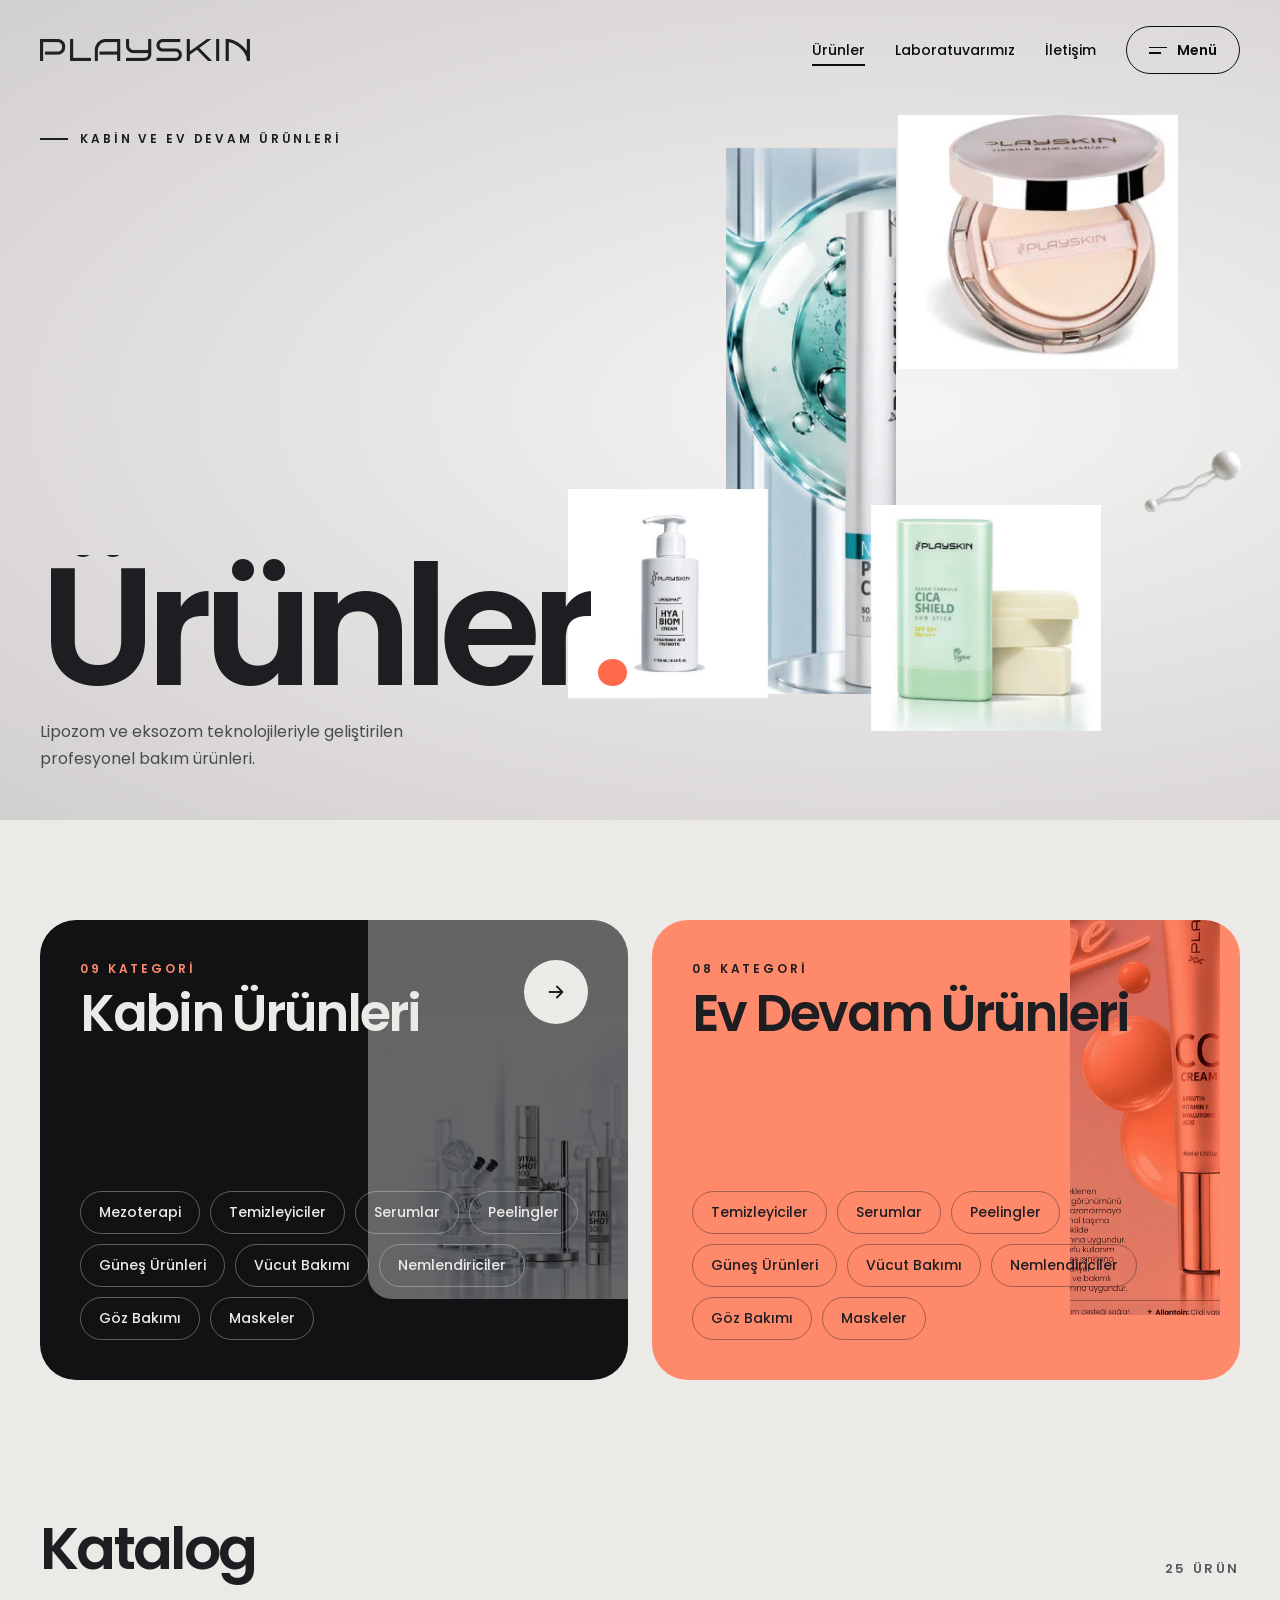
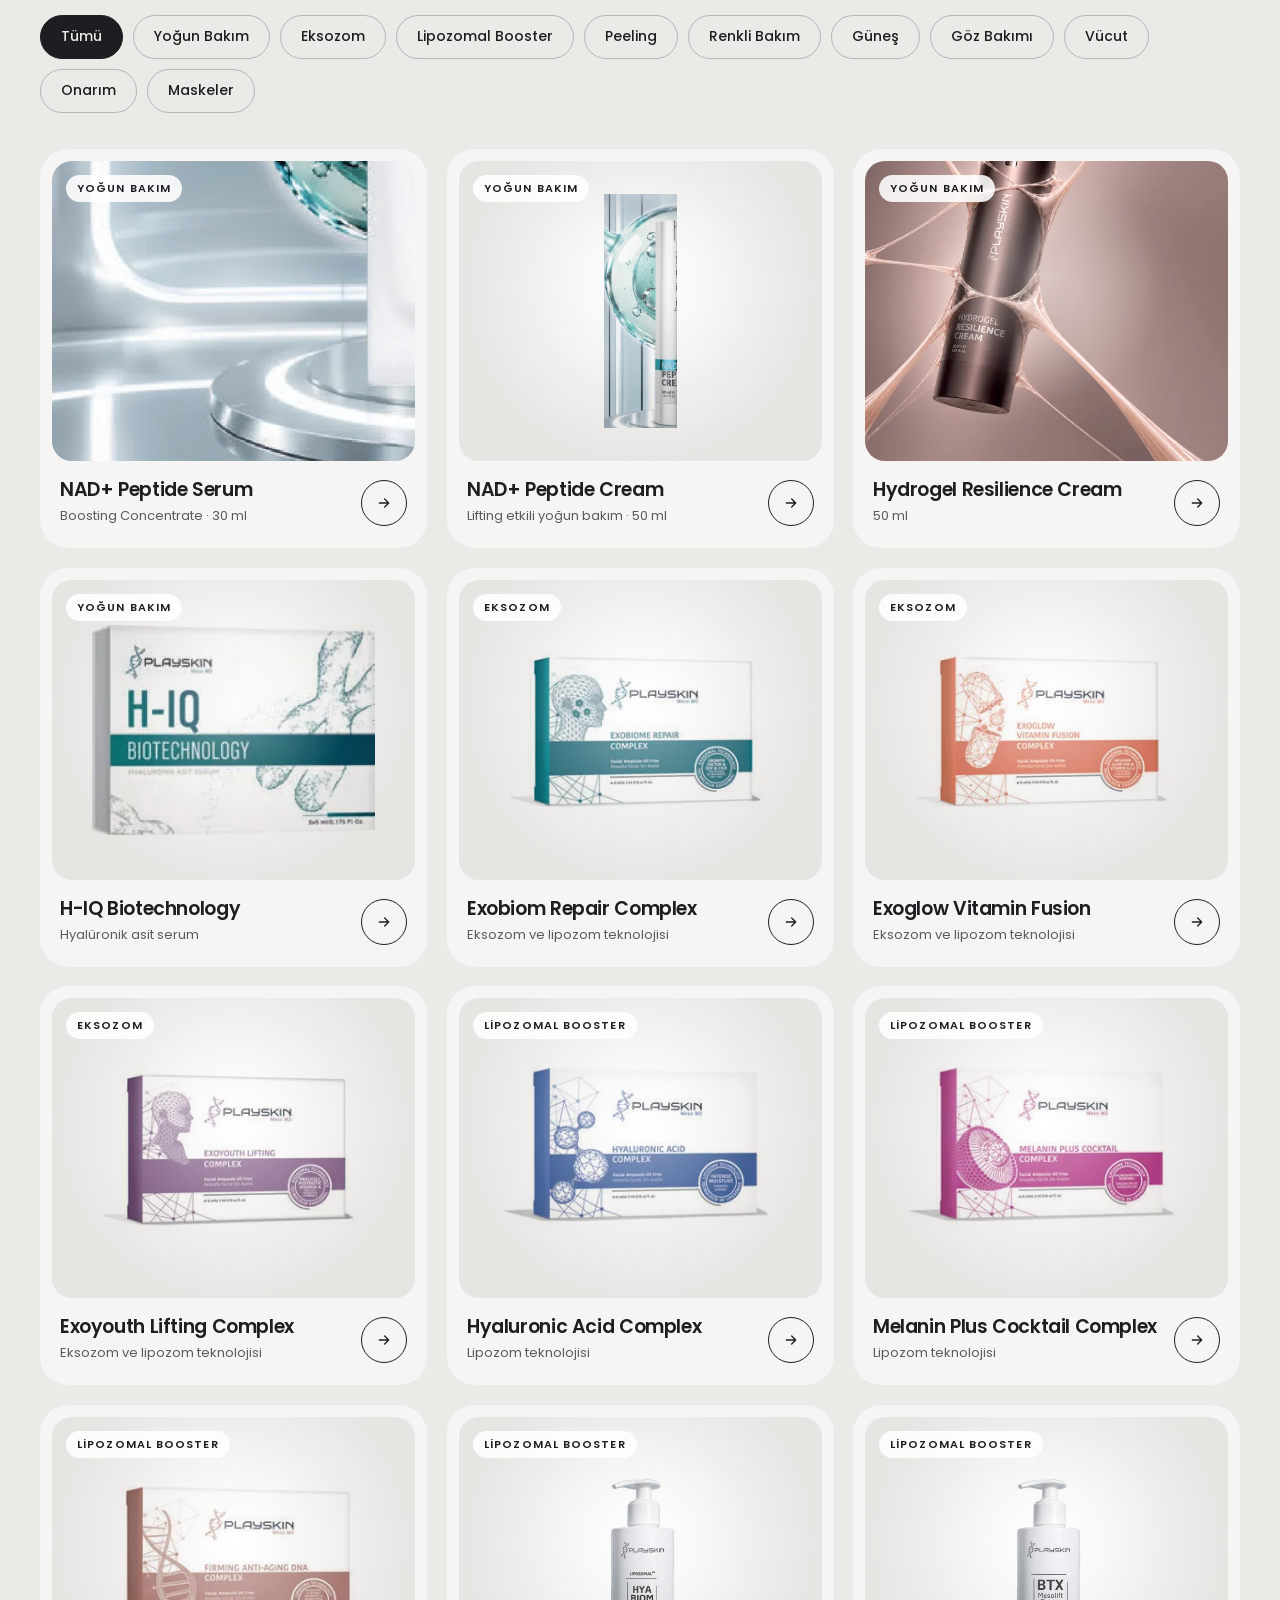
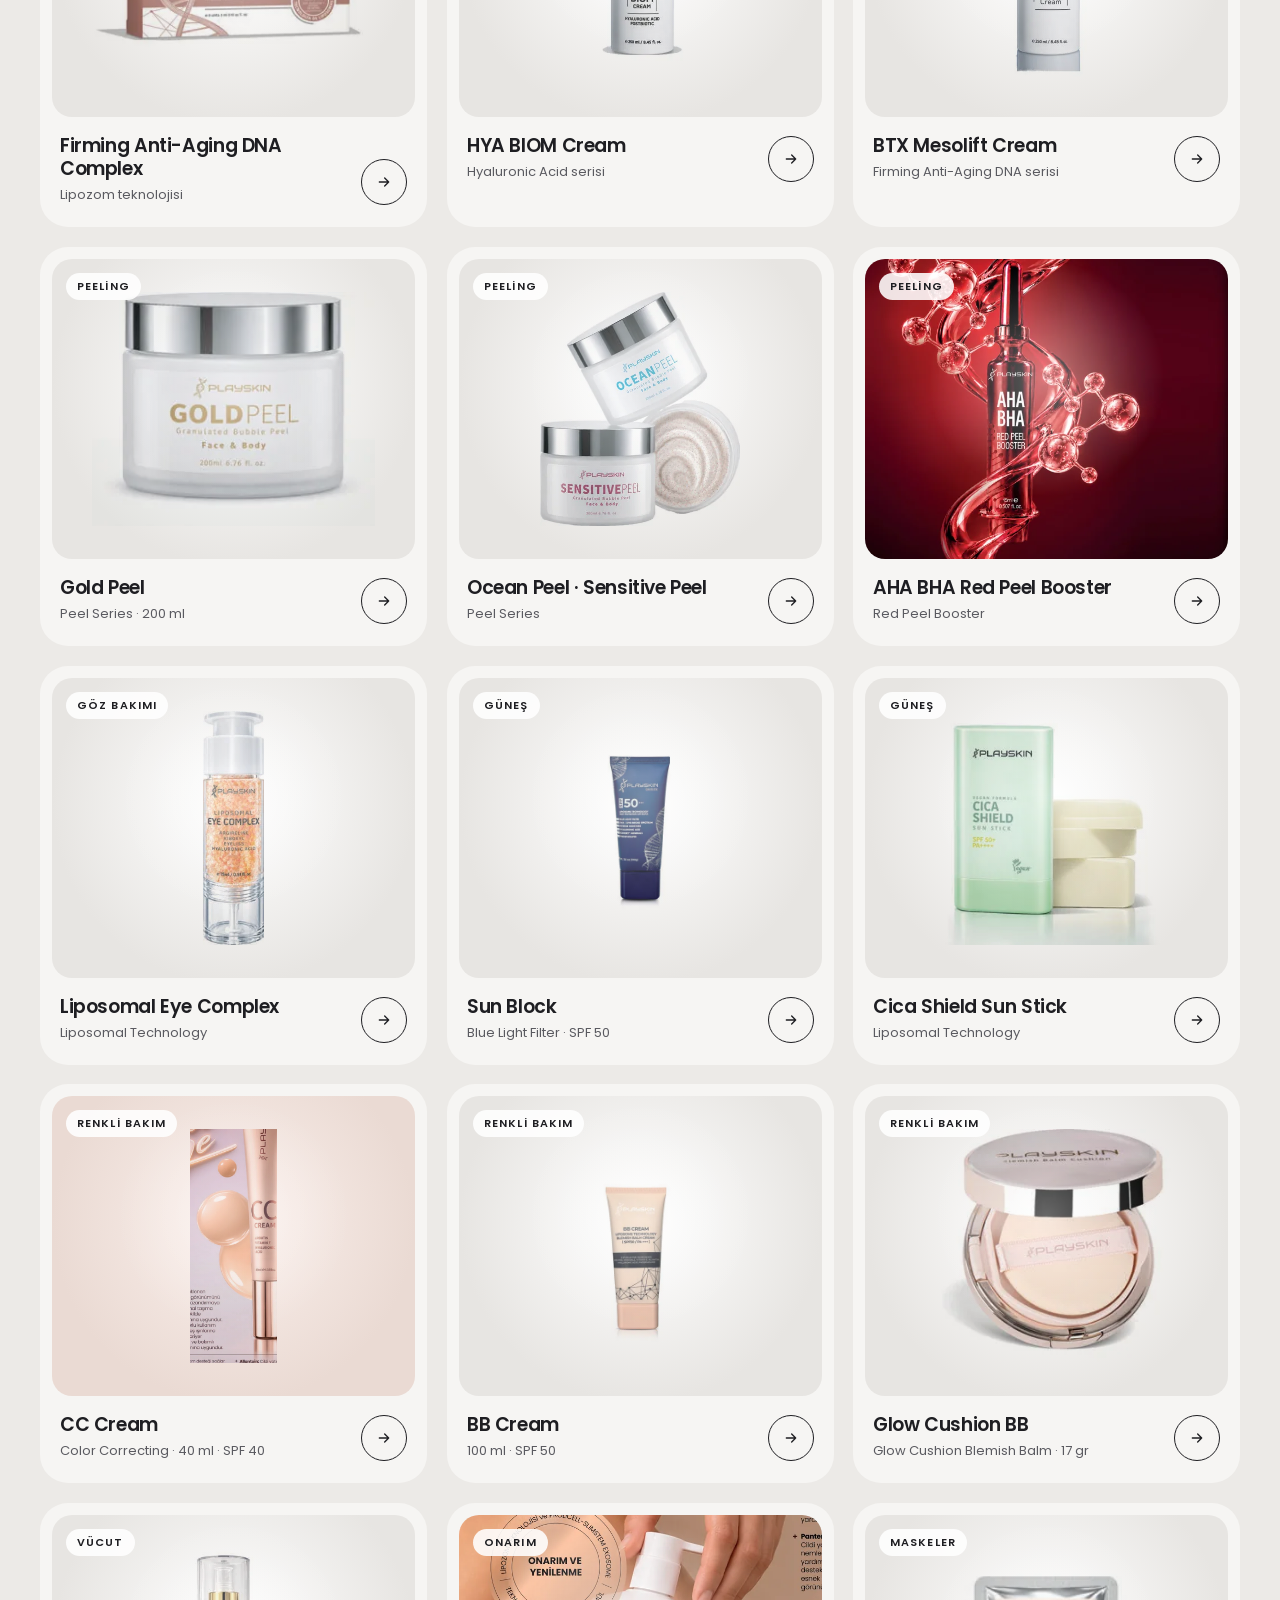
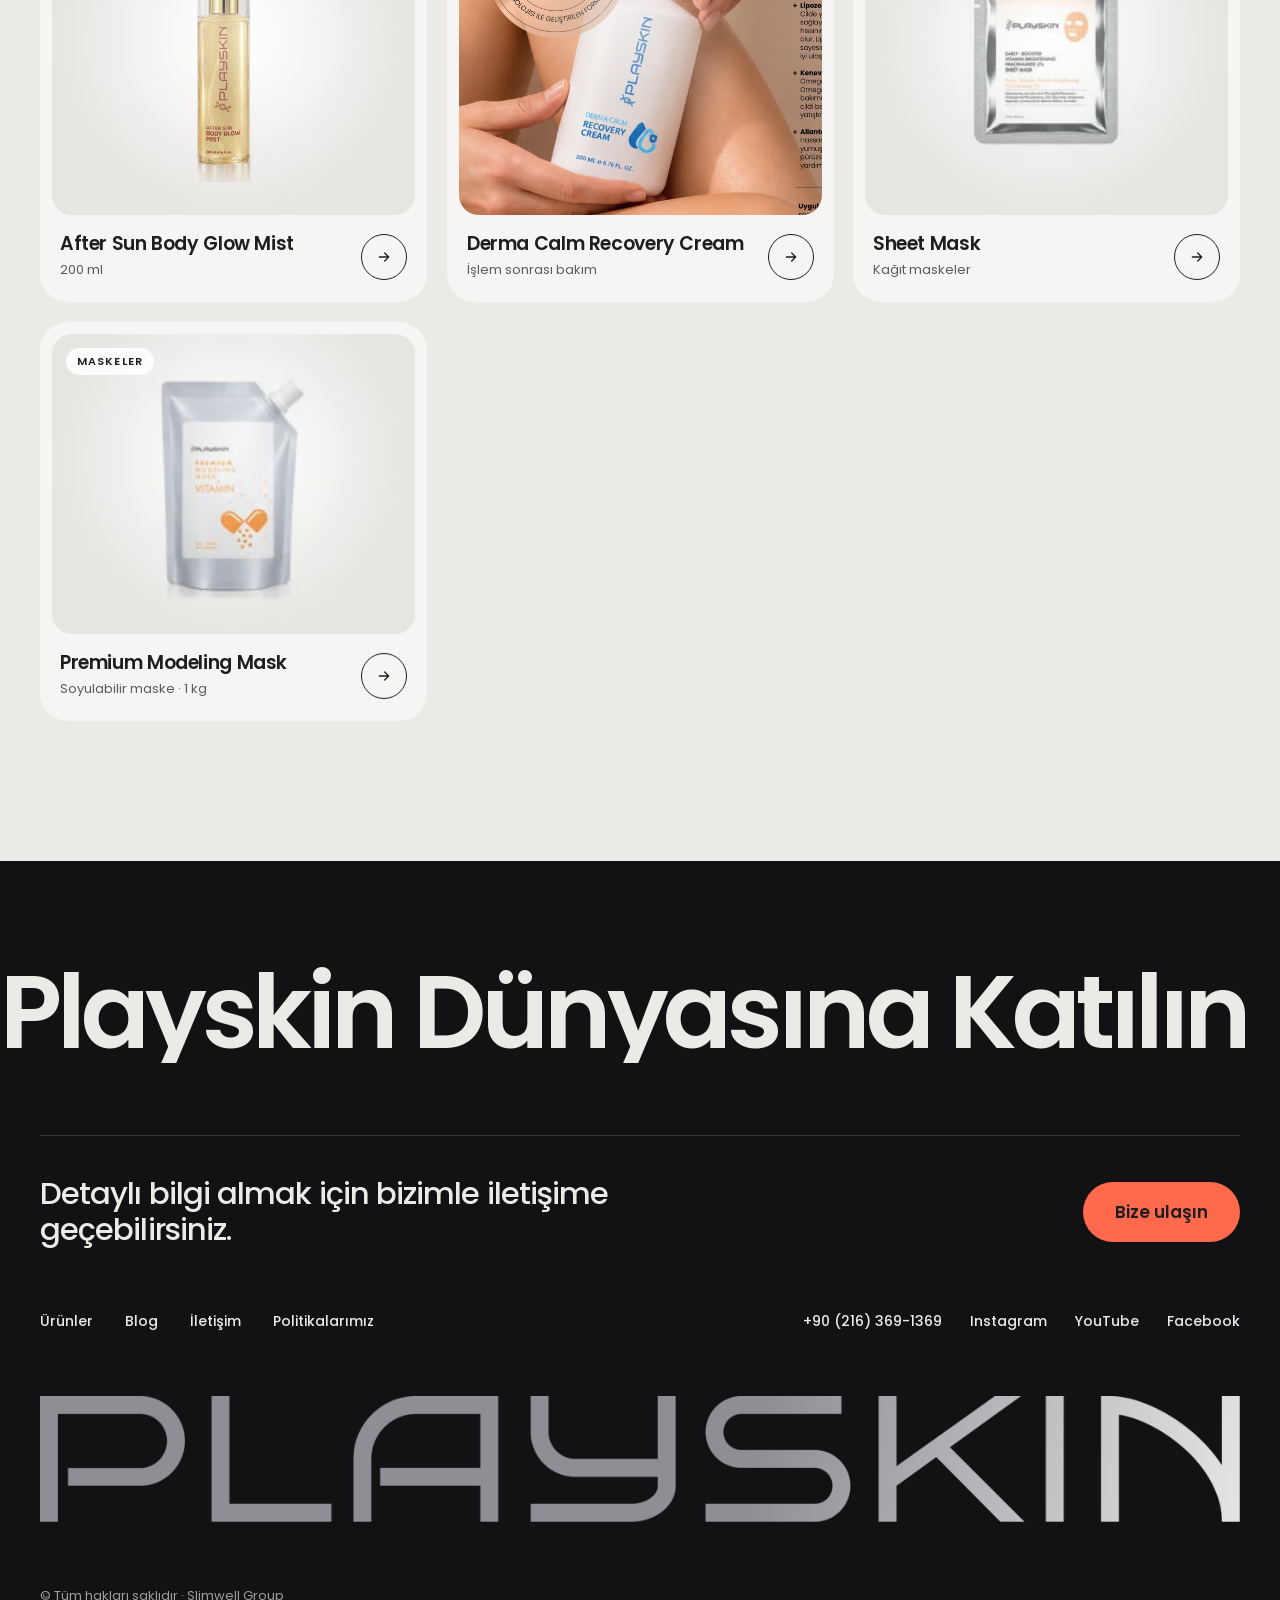
==== urunler.html @ 0e4c30e6 "Playskin web sitesi: 7 sayfalık statik site Ana sayfa, Hakkımızda, Ürünler, Ürün detay, Laboratuvar," ====
<!doctype html>
<html lang="tr">
<head>
<meta charset="utf-8">
<meta name="viewport" content="width=device-width, initial-scale=1">
<title>Ürünler · Playskin</title>
<meta name="description" content="PLAYSKIN: lipozom ve eksozom teknolojileriyle geliştirilen profesyonel dermokozmetik bakım. Slimwell Group.">
<meta property="og:title" content="Ürünler · Playskin">
<meta property="og:description" content="PLAYSKIN: lipozom ve eksozom teknolojileriyle geliştirilen profesyonel dermokozmetik bakım. Slimwell Group.">
<meta property="og:image" content="assets/cover-clean.webp">
<link rel="icon" type="image/png" href="assets/favicon.png">
<link rel="preconnect" href="https://fonts.googleapis.com">
<link rel="preconnect" href="https://fonts.gstatic.com" crossorigin>
<link rel="stylesheet" href="https://fonts.googleapis.com/css2?family=Poppins:ital,wght@0,300;0,400;0,500;0,600;0,700;1,300&amp;display=swap">
<style>
[hidden]{display:none !important}
body{margin:0;background:#ECEAE7;color:#1E1E22;font-family:'Poppins',system-ui,-apple-system,'Segoe UI',sans-serif;-webkit-font-smoothing:antialiased}
a{color:inherit}a:hover{color:inherit}
a:focus-visible,button:focus-visible{outline:3px solid #FF6A4D;outline-offset:4px}
.mask{display:inline-block;overflow:hidden;vertical-align:top;padding:0 .02em .1em 0;margin-bottom:-.1em}
.ch{display:inline-block;transform:translateY(115%);animation:ch-up 1.15s cubic-bezier(.16,1,.3,1) forwards}
@keyframes ch-up{from{transform:translateY(115%) rotate(8deg)}to{transform:none}}
.fade-up{opacity:0;transform:translateY(24px);animation:fade-up 1s cubic-bezier(.2,.8,.2,1) forwards}
@keyframes fade-up{to{opacity:1;transform:none}}
.gi{opacity:0;transform:translateY(40px) scale(.97);animation:fade-up .9s cubic-bezier(.2,.8,.2,1) forwards}
.hdr{position:fixed;top:0;left:0;right:0;z-index:50;mix-blend-mode:difference;color:#ECEAE7;pointer-events:none}
.hdr a,.hdr button{pointer-events:auto}
.hl{position:relative;text-decoration:none}
.hl::after{content:"";position:absolute;left:0;right:0;bottom:-5px;height:1.5px;background:currentColor;transform:scaleX(0);transform-origin:100% 50%;transition:transform .45s cubic-bezier(.76,0,.24,1)}
.hl:hover::after,.hl[aria-current="page"]::after{transform:scaleX(1);transform-origin:0 50%}
.ps2-mag{transform:translate(calc(var(--mx,0)*1px),calc(var(--my,0)*1px));transition:transform .55s cubic-bezier(.2,.8,.2,1)}
.ps2-cur{position:fixed;left:0;top:0;width:46px;height:46px;margin:-23px 0 0 -23px;border:1.5px solid #ECEAE7;border-radius:50%;mix-blend-mode:difference;pointer-events:none;z-index:95;will-change:transform}
.ps2-dot{position:fixed;left:0;top:0;width:6px;height:6px;margin:-3px 0 0 -3px;border-radius:50%;background:#ECEAE7;mix-blend-mode:difference;pointer-events:none;z-index:96;will-change:transform}
@media (pointer:coarse){.ps2-cur,.ps2-dot{display:none}}
@media (max-width:760px){.hdr nav .hl{display:none}.hdr>div{padding:18px 20px !important}}
@media (max-width:760px){.hero-fl{transform:scale(.62);transform-origin:100% 40%;opacity:.42}}
.mq-r{animation:mq-r 36s linear infinite}
@keyframes mq-r{from{transform:translateX(-50%)}to{transform:translateX(0)}}
.fl{animation:fl 7s ease-in-out infinite}
@keyframes fl{0%,100%{transform:translateY(0) rotate(0deg)}50%{transform:translateY(-18px) rotate(-3deg)}}
.ps2-tilt{transform:perspective(1000px) rotateX(calc(var(--rx,0)*1deg)) rotateY(calc(var(--ry,0)*1deg));transition:transform .7s cubic-bezier(.2,.8,.2,1)}
.ps2-tilt .shine{background:radial-gradient(circle at calc(var(--sx,50)*1%) calc(var(--sy,40)*1%),rgba(255,255,255,.4),rgba(255,255,255,0) 46%)}
.ps2-tilt .pimg{transition:transform 1s cubic-bezier(.2,.8,.2,1)}
.ps2-tilt:hover .pimg{transform:scale(1.07) translateY(-6px)}
.ps2-tilt .parr{transition:transform .45s cubic-bezier(.2,.8,.2,1),background .35s,color .35s}
.ps2-tilt:hover .parr{transform:rotate(-45deg);background:#1E1E22;color:#ECEAE7}
.chip{transition:background .3s,color .3s,border-color .3s}
.chip:hover{border-color:#1E1E22 !important}
.line .lchip{transition:background .3s,color .3s}
.line .lchip:hover{background:#ECEAE7 !important;color:#1E1E22 !important}
.line .larr{transition:transform .5s cubic-bezier(.2,.8,.2,1)}
.line:hover .larr{transform:rotate(-45deg) scale(1.1)}
.btn{transition:background .35s,color .35s}
.btn:hover{background:#FF6A4D !important;color:#1E1E22 !important}
.logo-sheen{-webkit-mask-image:url(assets/logo-light.png);mask-image:url(assets/logo-light.png);-webkit-mask-size:contain;mask-size:contain;-webkit-mask-repeat:no-repeat;mask-repeat:no-repeat;-webkit-mask-position:center;mask-position:center;background:linear-gradient(100deg,#8E8E94 20%,#FFFFFF 38%,#B9A6FF 48%,#FF8A6B 56%,#FFFFFF 64%,#8E8E94 80%);background-size:300% 100%;animation:sheen 7s linear infinite}
@keyframes sheen{from{background-position:100% 0}to{background-position:-200% 0}}
.menu{animation:menu-in 1s cubic-bezier(.76,0,.24,1) both}
@keyframes menu-in{from{clip-path:circle(0% at calc(100% - 80px) 46px)}to{clip-path:circle(160% at calc(100% - 80px) 46px)}}
.mi{display:inline-block;transform:translateY(115%);animation:ch-up 1s cubic-bezier(.16,1,.3,1) forwards}
@supports (animation-timeline: view()){.rv{animation:rv linear both;animation-timeline:view();animation-range:entry 0% cover 30%}}
@keyframes rv{from{opacity:0;transform:translateY(70px)}to{opacity:1;transform:none}}
@media (prefers-reduced-motion: reduce){*,*::before,*::after{animation-duration:.01ms !important;animation-iteration-count:1 !important;transition:none !important}.ch,.mi{transform:none}.fade-up,.gi{opacity:1;transform:none}}
</style>
<script src="assets/site.js" defer></script>
</head>
<body>
<div style="background: #ECEAE7; color: #1E1E22; overflow-x: clip">

<div class="ps2-cur" aria-hidden="true" style="transform: translate3d(-100px,-100px,0)"></div>
<div class="ps2-dot" aria-hidden="true" style="transform: translate3d(-100px,-100px,0)"></div>

<header class="hdr">
<div style="max-width: 1440px; margin: 0 auto; padding: 26px 40px; box-sizing: border-box; display: flex; align-items: center; justify-content: space-between; gap: 24px">
<a href="index.html" aria-label="Playskin ana sayfa" style="display: block; line-height: 0"><img src="assets/logo-light.png" alt="Playskin" style="height: 22px; width: auto"></a>
<nav aria-label="Hızlı menü" style="display: flex; align-items: center; gap: 30px; font-size: 14px; font-weight: 500">
<a class="hl" href="urunler.html" aria-current="page">Ürünler</a>
<a class="hl" href="laboratuvar.html">Laboratuvarımız</a>
<a class="hl" href="iletisim.html">İletişim</a>
<button type="button" data-act="menu-toggle" aria-expanded="false" class="ps2-mag" style="display: inline-flex; align-items: center; gap: 10px; min-height: 48px; padding: 0 22px; border-radius: 999px; border: 1.5px solid currentColor; background: transparent; color: inherit; font: inherit; font-weight: 600; cursor: pointer"><span style="display: flex; flex-direction: column; gap: 4px"><span style="display: block; width: 18px; height: 1.5px; background: currentColor"></span><span style="display: block; width: 12px; height: 1.5px; background: currentColor"></span></span>Menü</button>
</nav>
</div>
</header>

<div data-menu hidden>
<div class="menu" role="dialog" aria-modal="true" aria-label="Menü" style="position: fixed; inset: 0; z-index: 80; background: #121214; color: #ECEAE7; overflow: auto">
<img aria-hidden="true" class="fl" src="assets/molecule-silver.webp" alt="" style="position: absolute; right: 6%; top: 22%; width: min(420px, 40vw); height: auto; opacity: .55; animation-duration: 9s">
<div style="position: relative; max-width: 1440px; min-height: 100%; margin: 0 auto; padding: 26px 40px 40px; box-sizing: border-box; display: flex; flex-direction: column; gap: 48px">
<div style="display: flex; justify-content: space-between; align-items: center">
<img src="assets/logo-light.png" alt="Playskin" style="height: 22px; width: auto">
<button type="button" data-act="menu-close" class="ps2-mag" style="display: inline-flex; align-items: center; gap: 10px; min-height: 48px; padding: 0 22px; border-radius: 999px; border: 1.5px solid #ECEAE7; background: transparent; color: #ECEAE7; font: inherit; font-weight: 600; cursor: pointer"><svg aria-hidden="true" width="16" height="16" viewBox="0 0 24 24" fill="none" stroke="currentColor" stroke-width="2.2" stroke-linecap="round"><path d="M5 5l14 14M19 5L5 19"></path></svg>Kapat</button>
</div>
<nav aria-label="Ana menü" style="display: flex; flex-direction: column; gap: 2px; font-weight: 500; font-size: clamp(2.4rem, 5.6vw, 5.2rem); line-height: 1.08; letter-spacing: -0.035em">
<a href="index.html" style="display: flex; align-items: baseline; gap: 20px; text-decoration: none"><span style="font-size: 13px; font-weight: 600; letter-spacing: 0; color: #FF8A6B">01</span><span class="mask"><span class="mi" style="animation-delay: .25s">Ana Sayfa</span></span></a>
<a href="hakkimizda.html" style="display: flex; align-items: baseline; gap: 20px; text-decoration: none"><span style="font-size: 13px; font-weight: 600; letter-spacing: 0; color: #FF8A6B">02</span><span class="mask"><span class="mi" style="animation-delay: .32s">Hakkımızda</span></span></a>
<a href="urunler.html" data-act="menu-close" style="display: flex; align-items: baseline; gap: 20px; text-decoration: none"><span style="font-size: 13px; font-weight: 600; letter-spacing: 0; color: #FF8A6B">03</span><span class="mask"><span class="mi" style="animation-delay: .39s">Ürünler</span></span></a>
<a href="laboratuvar.html" style="display: flex; align-items: baseline; gap: 20px; text-decoration: none"><span style="font-size: 13px; font-weight: 600; letter-spacing: 0; color: #FF8A6B">04</span><span class="mask"><span class="mi" style="animation-delay: .46s">Laboratuvarımız</span></span></a>
<a href="blog.html" style="display: flex; align-items: baseline; gap: 20px; text-decoration: none"><span style="font-size: 13px; font-weight: 600; letter-spacing: 0; color: #FF8A6B">05</span><span class="mask"><span class="mi" style="animation-delay: .53s">Blog</span></span></a>
<a href="iletisim.html" style="display: flex; align-items: baseline; gap: 20px; text-decoration: none"><span style="font-size: 13px; font-weight: 600; letter-spacing: 0; color: #FF8A6B">06</span><span class="mask"><span class="mi" style="animation-delay: .6s">İletişim</span></span></a>
</nav>
<div style="margin-top: auto; display: flex; flex-wrap: wrap; justify-content: space-between; gap: 16px 40px; font-size: 14px; font-weight: 500; color: rgba(236,234,231,.8)">
<a class="hl" href="tel:+902163691369">+90 (216) 369-1369</a>
<a class="hl" href="mailto:info@playskin.com.tr">info@playskin.com.tr</a>
<div style="display: flex; gap: 28px"><a class="hl" href="#">Instagram</a><a class="hl" href="#">YouTube</a><a class="hl" href="#">Facebook</a></div>
</div>
</div>
</div>
</div>

<main>

<section data-par="" aria-label="Ürünler" style="position: relative; height: max(620px, min(820px, 100vh)); overflow: hidden; background: radial-gradient(ellipse at 70% 50%, #F6F5F4 0%, #E2E0DE 55%, #D2CFCF 100%)">
<div aria-hidden="true" class="hero-fl" style="position: absolute; inset: 0">
<div style="position: absolute; right: 30%; top: 18%; width: 170px; transform: translate(calc(var(--cx, 0) * -30px), calc(var(--cy, 0) * -20px)); transition: transform .9s cubic-bezier(.2,.8,.2,1)"><img class="fade-up" src="assets/nad-cream.webp" alt="" style="width: 100%; height: auto; mix-blend-mode: multiply; animation-delay: .3s"></div>
<div style="position: absolute; right: 8%; top: 14%; width: 280px; transform: translate(calc(var(--cx, 0) * -14px), calc(var(--cy, 0) * -10px)); transition: transform .9s cubic-bezier(.2,.8,.2,1)"><img class="fade-up" src="assets/glow-cushion.webp" alt="" style="width: 100%; height: auto; animation-delay: .45s"></div>
<div style="position: absolute; right: 14%; bottom: 10%; width: 230px; transform: translate(calc(var(--cx, 0) * -40px), calc(var(--cy, 0) * -26px)); transition: transform .9s cubic-bezier(.2,.8,.2,1)"><img class="fade-up" src="assets/cica-shield.webp" alt="" style="width: 100%; height: auto; mix-blend-mode: multiply; animation-delay: .6s"></div>
<div style="position: absolute; right: 40%; bottom: 14%; width: 200px; transform: translate(calc(var(--cx, 0) * -22px), calc(var(--cy, 0) * -16px)); transition: transform .9s cubic-bezier(.2,.8,.2,1)"><img class="fade-up" src="assets/hya-biom.webp" alt="" style="width: 100%; height: auto; mix-blend-mode: multiply; animation-delay: .75s"></div>
<img class="fl" src="assets/molecule-silver.webp" alt="" style="position: absolute; right: 2%; bottom: 36%; width: 120px; height: auto; animation-duration: 9s">
</div>
<div style="position: relative; height: 100%; max-width: 1440px; margin: 0 auto; padding: 130px 40px 48px; box-sizing: border-box; display: flex; flex-direction: column; justify-content: space-between; pointer-events: none">
<p class="fade-up" style="margin: 0; display: inline-flex; align-items: center; gap: 12px; font-size: 12px; font-weight: 600; letter-spacing: .24em; animation-delay: .1s"><span aria-hidden="true" style="width: 28px; height: 1.5px; background: currentColor"></span>KABİN VE EV DEVAM ÜRÜNLERİ</p>
<div style="display: flex; flex-direction: column; gap: 20px">
<h1 style="margin: 0; font-weight: 600; font-size: clamp(4rem, 13vw, 13rem); line-height: .86; letter-spacing: -0.06em"><span class="mask"><span class="ch" style="animation-delay: .2s">Ürünler</span></span><span class="mask"><span class="ch" style="animation-delay: .32s; color: #FF6A4D">.</span></span></h1>
<p class="fade-up" style="margin: 0; max-width: 460px; font-size: 16px; line-height: 1.7; color: #4A4A50; animation-delay: .6s">Lipozom ve eksozom teknolojileriyle geliştirilen profesyonel bakım ürünleri.</p>
</div>
</div>
</section>

<section aria-label="Ürün hatları" style="padding: 100px 40px 40px">
<div style="max-width: 1440px; margin: 0 auto; display: grid; grid-template-columns: repeat(auto-fit, minmax(min(520px, 100%), 1fr)); gap: 24px">
<div class="line rv" style="position: relative; overflow: hidden; min-height: 460px; box-sizing: border-box; padding: 40px; border-radius: 36px; background: #121214; color: #ECEAE7; display: flex; flex-direction: column; justify-content: space-between; gap: 32px">
<img aria-hidden="true" class="fl" src="assets/lab-render.webp" alt="" style="position: absolute; right: -40px; top: -30px; width: 300px; height: auto; opacity: .35; border-radius: 24px; animation-duration: 10s">
<div style="position: relative; display: flex; justify-content: space-between; align-items: flex-start; gap: 20px">
<div style="display: flex; flex-direction: column; gap: 10px"><span style="font-size: 12px; font-weight: 600; letter-spacing: .24em; color: #FF8A6B">09 KATEGORİ</span><h2 style="margin: 0; font-weight: 600; font-size: clamp(2.4rem, 4vw, 4rem); line-height: 1; letter-spacing: -0.045em">Kabin Ürünleri</h2></div>
<span aria-hidden="true" class="larr" style="flex: none; display: flex; align-items: center; justify-content: center; width: 64px; height: 64px; border-radius: 50%; background: #ECEAE7; color: #1E1E22"><svg width="22" height="22" viewBox="0 0 24 24" fill="none" stroke="currentColor" stroke-width="2" stroke-linecap="round" stroke-linejoin="round"><path d="M5 12h14M13 6l6 6-6 6"></path></svg></span>
</div>
<div style="position: relative; display: flex; flex-wrap: wrap; gap: 10px">
<a class="lchip" href="#katalog" style="padding: 10px 18px; border-radius: 999px; border: 1px solid rgba(236,234,231,.35); text-decoration: none; font-size: 14px; font-weight: 500">Mezoterapi</a>
<a class="lchip" href="#katalog" style="padding: 10px 18px; border-radius: 999px; border: 1px solid rgba(236,234,231,.35); text-decoration: none; font-size: 14px; font-weight: 500">Temizleyiciler</a>
<a class="lchip" href="#katalog" style="padding: 10px 18px; border-radius: 999px; border: 1px solid rgba(236,234,231,.35); text-decoration: none; font-size: 14px; font-weight: 500">Serumlar</a>
<a class="lchip" href="#katalog" style="padding: 10px 18px; border-radius: 999px; border: 1px solid rgba(236,234,231,.35); text-decoration: none; font-size: 14px; font-weight: 500">Peelingler</a>
<a class="lchip" href="#katalog" style="padding: 10px 18px; border-radius: 999px; border: 1px solid rgba(236,234,231,.35); text-decoration: none; font-size: 14px; font-weight: 500">Güneş Ürünleri</a>
<a class="lchip" href="#katalog" style="padding: 10px 18px; border-radius: 999px; border: 1px solid rgba(236,234,231,.35); text-decoration: none; font-size: 14px; font-weight: 500">Vücut Bakımı</a>
<a class="lchip" href="#katalog" style="padding: 10px 18px; border-radius: 999px; border: 1px solid rgba(236,234,231,.35); text-decoration: none; font-size: 14px; font-weight: 500">Nemlendiriciler</a>
<a class="lchip" href="#katalog" style="padding: 10px 18px; border-radius: 999px; border: 1px solid rgba(236,234,231,.35); text-decoration: none; font-size: 14px; font-weight: 500">Göz Bakımı</a>
<a class="lchip" href="#katalog" style="padding: 10px 18px; border-radius: 999px; border: 1px solid rgba(236,234,231,.35); text-decoration: none; font-size: 14px; font-weight: 500">Maskeler</a>
</div>
</div>
<div class="line rv" style="position: relative; overflow: hidden; min-height: 460px; box-sizing: border-box; padding: 40px; border-radius: 36px; background: #FF8A6B; color: #1E1E22; display: flex; flex-direction: column; justify-content: space-between; gap: 32px">
<img aria-hidden="true" class="fl" src="assets/cc-cream.webp" alt="" style="position: absolute; right: 20px; top: -10px; width: 150px; height: auto; mix-blend-mode: multiply; animation-duration: 8s">
<div style="position: relative; display: flex; justify-content: space-between; align-items: flex-start; gap: 20px">
<div style="display: flex; flex-direction: column; gap: 10px"><span style="font-size: 12px; font-weight: 600; letter-spacing: .24em">08 KATEGORİ</span><h2 style="margin: 0; font-weight: 600; font-size: clamp(2.4rem, 4vw, 4rem); line-height: 1; letter-spacing: -0.045em">Ev Devam Ürünleri</h2></div>
</div>
<div style="position: relative; display: flex; flex-wrap: wrap; gap: 10px">
<a class="lchip" href="#katalog" style="padding: 10px 18px; border-radius: 999px; border: 1px solid rgba(30,30,34,.4); text-decoration: none; font-size: 14px; font-weight: 500">Temizleyiciler</a>
<a class="lchip" href="#katalog" style="padding: 10px 18px; border-radius: 999px; border: 1px solid rgba(30,30,34,.4); text-decoration: none; font-size: 14px; font-weight: 500">Serumlar</a>
<a class="lchip" href="#katalog" style="padding: 10px 18px; border-radius: 999px; border: 1px solid rgba(30,30,34,.4); text-decoration: none; font-size: 14px; font-weight: 500">Peelingler</a>
<a class="lchip" href="#katalog" style="padding: 10px 18px; border-radius: 999px; border: 1px solid rgba(30,30,34,.4); text-decoration: none; font-size: 14px; font-weight: 500">Güneş Ürünleri</a>
<a class="lchip" href="#katalog" style="padding: 10px 18px; border-radius: 999px; border: 1px solid rgba(30,30,34,.4); text-decoration: none; font-size: 14px; font-weight: 500">Vücut Bakımı</a>
<a class="lchip" href="#katalog" style="padding: 10px 18px; border-radius: 999px; border: 1px solid rgba(30,30,34,.4); text-decoration: none; font-size: 14px; font-weight: 500">Nemlendiriciler</a>
<a class="lchip" href="#katalog" style="padding: 10px 18px; border-radius: 999px; border: 1px solid rgba(30,30,34,.4); text-decoration: none; font-size: 14px; font-weight: 500">Göz Bakımı</a>
<a class="lchip" href="#katalog" style="padding: 10px 18px; border-radius: 999px; border: 1px solid rgba(30,30,34,.4); text-decoration: none; font-size: 14px; font-weight: 500">Maskeler</a>
</div>
</div>
</div>
</section>

<section id="katalog" aria-labelledby="katalog-baslik" style="padding: 100px 40px 140px">
<div style="max-width: 1440px; margin: 0 auto; display: flex; flex-direction: column; gap: 36px">
<div class="rv" style="display: flex; flex-wrap: wrap; justify-content: space-between; align-items: flex-end; gap: 20px">
<h2 id="katalog-baslik" style="margin: 0; font-weight: 600; font-size: clamp(2.4rem, 4.6vw, 4.6rem); line-height: 1; letter-spacing: -0.045em">Katalog</h2>
<p role="status" data-count style="margin: 0; font-size: 13px; font-weight: 600; letter-spacing: .2em; color: #5A5A60">25 ÜRÜN</p>
</div>
<div role="group" aria-label="Seriye göre filtrele" style="display: flex; flex-wrap: wrap; gap: 10px">

<button type="button" class="chip" data-cat="Tümü" aria-pressed="true" style="min-height: 44px; padding: 0 20px; border-radius: 999px; border: 1.5px solid #1E1E22; background: #1E1E22; color: #ECEAE7; font: inherit; font-size: 14px; font-weight: 500; cursor: pointer">Tümü</button>

<button type="button" class="chip" data-cat="Yoğun Bakım" aria-pressed="false" style="min-height: 44px; padding: 0 20px; border-radius: 999px; border: 1.5px solid rgba(30,30,34,.25); background: transparent; color: #1E1E22; font: inherit; font-size: 14px; font-weight: 500; cursor: pointer">Yoğun Bakım</button>

<button type="button" class="chip" data-cat="Eksozom" aria-pressed="false" style="min-height: 44px; padding: 0 20px; border-radius: 999px; border: 1.5px solid rgba(30,30,34,.25); background: transparent; color: #1E1E22; font: inherit; font-size: 14px; font-weight: 500; cursor: pointer">Eksozom</button>

<button type="button" class="chip" data-cat="Lipozomal Booster" aria-pressed="false" style="min-height: 44px; padding: 0 20px; border-radius: 999px; border: 1.5px solid rgba(30,30,34,.25); background: transparent; color: #1E1E22; font: inherit; font-size: 14px; font-weight: 500; cursor: pointer">Lipozomal Booster</button>

<button type="button" class="chip" data-cat="Peeling" aria-pressed="false" style="min-height: 44px; padding: 0 20px; border-radius: 999px; border: 1.5px solid rgba(30,30,34,.25); background: transparent; color: #1E1E22; font: inherit; font-size: 14px; font-weight: 500; cursor: pointer">Peeling</button>

<button type="button" class="chip" data-cat="Renkli Bakım" aria-pressed="false" style="min-height: 44px; padding: 0 20px; border-radius: 999px; border: 1.5px solid rgba(30,30,34,.25); background: transparent; color: #1E1E22; font: inherit; font-size: 14px; font-weight: 500; cursor: pointer">Renkli Bakım</button>

<button type="button" class="chip" data-cat="Güneş" aria-pressed="false" style="min-height: 44px; padding: 0 20px; border-radius: 999px; border: 1.5px solid rgba(30,30,34,.25); background: transparent; color: #1E1E22; font: inherit; font-size: 14px; font-weight: 500; cursor: pointer">Güneş</button>

<button type="button" class="chip" data-cat="Göz Bakımı" aria-pressed="false" style="min-height: 44px; padding: 0 20px; border-radius: 999px; border: 1.5px solid rgba(30,30,34,.25); background: transparent; color: #1E1E22; font: inherit; font-size: 14px; font-weight: 500; cursor: pointer">Göz Bakımı</button>

<button type="button" class="chip" data-cat="Vücut" aria-pressed="false" style="min-height: 44px; padding: 0 20px; border-radius: 999px; border: 1.5px solid rgba(30,30,34,.25); background: transparent; color: #1E1E22; font: inherit; font-size: 14px; font-weight: 500; cursor: pointer">Vücut</button>

<button type="button" class="chip" data-cat="Onarım" aria-pressed="false" style="min-height: 44px; padding: 0 20px; border-radius: 999px; border: 1.5px solid rgba(30,30,34,.25); background: transparent; color: #1E1E22; font: inherit; font-size: 14px; font-weight: 500; cursor: pointer">Onarım</button>

<button type="button" class="chip" data-cat="Maskeler" aria-pressed="false" style="min-height: 44px; padding: 0 20px; border-radius: 999px; border: 1.5px solid rgba(30,30,34,.25); background: transparent; color: #1E1E22; font: inherit; font-size: 14px; font-weight: 500; cursor: pointer">Maskeler</button>

</div>
<div style="display: grid; grid-template-columns: repeat(auto-fill, minmax(min(300px, 100%), 1fr)); gap: 20px">

<a href="urun.html" class="ps2-tilt gi" data-series="Yoğun Bakım" style="display: flex; flex-direction: column; gap: 18px; padding: 12px 12px 22px; border-radius: 28px; background: #F6F5F3; text-decoration: none; color: #1E1E22; animation-delay: 0.00s">
<div style="position: relative; height: 300px; border-radius: 20px; overflow: hidden; background: #DADAD8; display: flex; align-items: center; justify-content: center">
<img class="pimg" src="assets/nad-serum.webp" alt="NAD+ Peptide Serum" style="width: 100%; height: 100%; object-fit: cover; mix-blend-mode: normal">
<div aria-hidden="true" class="shine" style="position: absolute; inset: 0"></div>
<span style="position: absolute; left: 14px; top: 14px; padding: 5px 11px; border-radius: 999px; background: rgba(255,255,255,.88); font-size: 11px; font-weight: 600; letter-spacing: .1em">YOĞUN BAKIM</span>
</div>
<div style="display: flex; justify-content: space-between; align-items: flex-end; gap: 12px; padding: 0 8px">
<div style="display: flex; flex-direction: column; gap: 4px"><h3 style="margin: 0; font-weight: 600; font-size: 19px; line-height: 1.2; letter-spacing: -0.02em">NAD+ Peptide Serum</h3><span style="font-size: 13px; color: #5A5A60">Boosting Concentrate · 30 ml</span></div>
<span aria-hidden="true" class="parr" style="flex: none; display: flex; align-items: center; justify-content: center; width: 44px; height: 44px; border-radius: 50%; border: 1.5px solid #1E1E22"><svg width="16" height="16" viewBox="0 0 24 24" fill="none" stroke="currentColor" stroke-width="2" stroke-linecap="round" stroke-linejoin="round"><path d="M5 12h14M13 6l6 6-6 6"></path></svg></span>
</div>
</a>

<a href="urun.html" class="ps2-tilt gi" data-series="Yoğun Bakım" style="display: flex; flex-direction: column; gap: 18px; padding: 12px 12px 22px; border-radius: 28px; background: #F6F5F3; text-decoration: none; color: #1E1E22; animation-delay: 0.04s">
<div style="position: relative; height: 300px; border-radius: 20px; overflow: hidden; background: radial-gradient(circle at 50% 42%, #FFFFFF, #E7E5E2 72%); display: flex; align-items: center; justify-content: center">
<img class="pimg" src="assets/nad-cream.webp" alt="NAD+ Peptide Cream" style="width: 78%; height: 78%; object-fit: contain; mix-blend-mode: multiply">
<div aria-hidden="true" class="shine" style="position: absolute; inset: 0"></div>
<span style="position: absolute; left: 14px; top: 14px; padding: 5px 11px; border-radius: 999px; background: rgba(255,255,255,.88); font-size: 11px; font-weight: 600; letter-spacing: .1em">YOĞUN BAKIM</span>
</div>
<div style="display: flex; justify-content: space-between; align-items: flex-end; gap: 12px; padding: 0 8px">
<div style="display: flex; flex-direction: column; gap: 4px"><h3 style="margin: 0; font-weight: 600; font-size: 19px; line-height: 1.2; letter-spacing: -0.02em">NAD+ Peptide Cream</h3><span style="font-size: 13px; color: #5A5A60">Lifting etkili yoğun bakım · 50 ml</span></div>
<span aria-hidden="true" class="parr" style="flex: none; display: flex; align-items: center; justify-content: center; width: 44px; height: 44px; border-radius: 50%; border: 1.5px solid #1E1E22"><svg width="16" height="16" viewBox="0 0 24 24" fill="none" stroke="currentColor" stroke-width="2" stroke-linecap="round" stroke-linejoin="round"><path d="M5 12h14M13 6l6 6-6 6"></path></svg></span>
</div>
</a>

<a href="urun.html" class="ps2-tilt gi" data-series="Yoğun Bakım" style="display: flex; flex-direction: column; gap: 18px; padding: 12px 12px 22px; border-radius: 28px; background: #F6F5F3; text-decoration: none; color: #1E1E22; animation-delay: 0.08s">
<div style="position: relative; height: 300px; border-radius: 20px; overflow: hidden; background: #D8B9AC; display: flex; align-items: center; justify-content: center">
<img class="pimg" src="assets/hydrogel-cream.webp" alt="Hydrogel Resilience Cream" style="width: 100%; height: 100%; object-fit: cover; mix-blend-mode: normal">
<div aria-hidden="true" class="shine" style="position: absolute; inset: 0"></div>
<span style="position: absolute; left: 14px; top: 14px; padding: 5px 11px; border-radius: 999px; background: rgba(255,255,255,.88); font-size: 11px; font-weight: 600; letter-spacing: .1em">YOĞUN BAKIM</span>
</div>
<div style="display: flex; justify-content: space-between; align-items: flex-end; gap: 12px; padding: 0 8px">
<div style="display: flex; flex-direction: column; gap: 4px"><h3 style="margin: 0; font-weight: 600; font-size: 19px; line-height: 1.2; letter-spacing: -0.02em">Hydrogel Resilience Cream</h3><span style="font-size: 13px; color: #5A5A60">50 ml</span></div>
<span aria-hidden="true" class="parr" style="flex: none; display: flex; align-items: center; justify-content: center; width: 44px; height: 44px; border-radius: 50%; border: 1.5px solid #1E1E22"><svg width="16" height="16" viewBox="0 0 24 24" fill="none" stroke="currentColor" stroke-width="2" stroke-linecap="round" stroke-linejoin="round"><path d="M5 12h14M13 6l6 6-6 6"></path></svg></span>
</div>
</a>

<a href="urun.html" class="ps2-tilt gi" data-series="Yoğun Bakım" style="display: flex; flex-direction: column; gap: 18px; padding: 12px 12px 22px; border-radius: 28px; background: #F6F5F3; text-decoration: none; color: #1E1E22; animation-delay: 0.12s">
<div style="position: relative; height: 300px; border-radius: 20px; overflow: hidden; background: radial-gradient(circle at 50% 42%, #FFFFFF, #E7E5E2 72%); display: flex; align-items: center; justify-content: center">
<img class="pimg" src="assets/hiq-box.webp" alt="H-IQ Biotechnology" style="width: 78%; height: 78%; object-fit: contain; mix-blend-mode: multiply">
<div aria-hidden="true" class="shine" style="position: absolute; inset: 0"></div>
<span style="position: absolute; left: 14px; top: 14px; padding: 5px 11px; border-radius: 999px; background: rgba(255,255,255,.88); font-size: 11px; font-weight: 600; letter-spacing: .1em">YOĞUN BAKIM</span>
</div>
<div style="display: flex; justify-content: space-between; align-items: flex-end; gap: 12px; padding: 0 8px">
<div style="display: flex; flex-direction: column; gap: 4px"><h3 style="margin: 0; font-weight: 600; font-size: 19px; line-height: 1.2; letter-spacing: -0.02em">H-IQ Biotechnology</h3><span style="font-size: 13px; color: #5A5A60">Hyalüronik asit serum</span></div>
<span aria-hidden="true" class="parr" style="flex: none; display: flex; align-items: center; justify-content: center; width: 44px; height: 44px; border-radius: 50%; border: 1.5px solid #1E1E22"><svg width="16" height="16" viewBox="0 0 24 24" fill="none" stroke="currentColor" stroke-width="2" stroke-linecap="round" stroke-linejoin="round"><path d="M5 12h14M13 6l6 6-6 6"></path></svg></span>
</div>
</a>

<a href="urun.html" class="ps2-tilt gi" data-series="Eksozom" style="display: flex; flex-direction: column; gap: 18px; padding: 12px 12px 22px; border-radius: 28px; background: #F6F5F3; text-decoration: none; color: #1E1E22; animation-delay: 0.16s">
<div style="position: relative; height: 300px; border-radius: 20px; overflow: hidden; background: radial-gradient(circle at 50% 42%, #FFFFFF, #E7E5E2 72%); display: flex; align-items: center; justify-content: center">
<img class="pimg" src="assets/exobiom-box.webp" alt="Exobiom Repair Complex" style="width: 78%; height: 78%; object-fit: contain; mix-blend-mode: multiply">
<div aria-hidden="true" class="shine" style="position: absolute; inset: 0"></div>
<span style="position: absolute; left: 14px; top: 14px; padding: 5px 11px; border-radius: 999px; background: rgba(255,255,255,.88); font-size: 11px; font-weight: 600; letter-spacing: .1em">EKSOZOM</span>
</div>
<div style="display: flex; justify-content: space-between; align-items: flex-end; gap: 12px; padding: 0 8px">
<div style="display: flex; flex-direction: column; gap: 4px"><h3 style="margin: 0; font-weight: 600; font-size: 19px; line-height: 1.2; letter-spacing: -0.02em">Exobiom Repair Complex</h3><span style="font-size: 13px; color: #5A5A60">Eksozom ve lipozom teknolojisi</span></div>
<span aria-hidden="true" class="parr" style="flex: none; display: flex; align-items: center; justify-content: center; width: 44px; height: 44px; border-radius: 50%; border: 1.5px solid #1E1E22"><svg width="16" height="16" viewBox="0 0 24 24" fill="none" stroke="currentColor" stroke-width="2" stroke-linecap="round" stroke-linejoin="round"><path d="M5 12h14M13 6l6 6-6 6"></path></svg></span>
</div>
</a>

<a href="urun.html" class="ps2-tilt gi" data-series="Eksozom" style="display: flex; flex-direction: column; gap: 18px; padding: 12px 12px 22px; border-radius: 28px; background: #F6F5F3; text-decoration: none; color: #1E1E22; animation-delay: 0.20s">
<div style="position: relative; height: 300px; border-radius: 20px; overflow: hidden; background: radial-gradient(circle at 50% 42%, #FFFFFF, #E7E5E2 72%); display: flex; align-items: center; justify-content: center">
<img class="pimg" src="assets/exoglow-box.webp" alt="Exoglow Vitamin Fusion" style="width: 78%; height: 78%; object-fit: contain; mix-blend-mode: multiply">
<div aria-hidden="true" class="shine" style="position: absolute; inset: 0"></div>
<span style="position: absolute; left: 14px; top: 14px; padding: 5px 11px; border-radius: 999px; background: rgba(255,255,255,.88); font-size: 11px; font-weight: 600; letter-spacing: .1em">EKSOZOM</span>
</div>
<div style="display: flex; justify-content: space-between; align-items: flex-end; gap: 12px; padding: 0 8px">
<div style="display: flex; flex-direction: column; gap: 4px"><h3 style="margin: 0; font-weight: 600; font-size: 19px; line-height: 1.2; letter-spacing: -0.02em">Exoglow Vitamin Fusion</h3><span style="font-size: 13px; color: #5A5A60">Eksozom ve lipozom teknolojisi</span></div>
<span aria-hidden="true" class="parr" style="flex: none; display: flex; align-items: center; justify-content: center; width: 44px; height: 44px; border-radius: 50%; border: 1.5px solid #1E1E22"><svg width="16" height="16" viewBox="0 0 24 24" fill="none" stroke="currentColor" stroke-width="2" stroke-linecap="round" stroke-linejoin="round"><path d="M5 12h14M13 6l6 6-6 6"></path></svg></span>
</div>
</a>

<a href="urun.html" class="ps2-tilt gi" data-series="Eksozom" style="display: flex; flex-direction: column; gap: 18px; padding: 12px 12px 22px; border-radius: 28px; background: #F6F5F3; text-decoration: none; color: #1E1E22; animation-delay: 0.24s">
<div style="position: relative; height: 300px; border-radius: 20px; overflow: hidden; background: radial-gradient(circle at 50% 42%, #FFFFFF, #E7E5E2 72%); display: flex; align-items: center; justify-content: center">
<img class="pimg" src="assets/exoyouth-box.webp" alt="Exoyouth Lifting Complex" style="width: 78%; height: 78%; object-fit: contain; mix-blend-mode: multiply">
<div aria-hidden="true" class="shine" style="position: absolute; inset: 0"></div>
<span style="position: absolute; left: 14px; top: 14px; padding: 5px 11px; border-radius: 999px; background: rgba(255,255,255,.88); font-size: 11px; font-weight: 600; letter-spacing: .1em">EKSOZOM</span>
</div>
<div style="display: flex; justify-content: space-between; align-items: flex-end; gap: 12px; padding: 0 8px">
<div style="display: flex; flex-direction: column; gap: 4px"><h3 style="margin: 0; font-weight: 600; font-size: 19px; line-height: 1.2; letter-spacing: -0.02em">Exoyouth Lifting Complex</h3><span style="font-size: 13px; color: #5A5A60">Eksozom ve lipozom teknolojisi</span></div>
<span aria-hidden="true" class="parr" style="flex: none; display: flex; align-items: center; justify-content: center; width: 44px; height: 44px; border-radius: 50%; border: 1.5px solid #1E1E22"><svg width="16" height="16" viewBox="0 0 24 24" fill="none" stroke="currentColor" stroke-width="2" stroke-linecap="round" stroke-linejoin="round"><path d="M5 12h14M13 6l6 6-6 6"></path></svg></span>
</div>
</a>

<a href="urun.html" class="ps2-tilt gi" data-series="Lipozomal Booster" style="display: flex; flex-direction: column; gap: 18px; padding: 12px 12px 22px; border-radius: 28px; background: #F6F5F3; text-decoration: none; color: #1E1E22; animation-delay: 0.28s">
<div style="position: relative; height: 300px; border-radius: 20px; overflow: hidden; background: radial-gradient(circle at 50% 42%, #FFFFFF, #E7E5E2 72%); display: flex; align-items: center; justify-content: center">
<img class="pimg" src="assets/hyaluronic-box.webp" alt="Hyaluronic Acid Complex" style="width: 78%; height: 78%; object-fit: contain; mix-blend-mode: multiply">
<div aria-hidden="true" class="shine" style="position: absolute; inset: 0"></div>
<span style="position: absolute; left: 14px; top: 14px; padding: 5px 11px; border-radius: 999px; background: rgba(255,255,255,.88); font-size: 11px; font-weight: 600; letter-spacing: .1em">LİPOZOMAL BOOSTER</span>
</div>
<div style="display: flex; justify-content: space-between; align-items: flex-end; gap: 12px; padding: 0 8px">
<div style="display: flex; flex-direction: column; gap: 4px"><h3 style="margin: 0; font-weight: 600; font-size: 19px; line-height: 1.2; letter-spacing: -0.02em">Hyaluronic Acid Complex</h3><span style="font-size: 13px; color: #5A5A60">Lipozom teknolojisi</span></div>
<span aria-hidden="true" class="parr" style="flex: none; display: flex; align-items: center; justify-content: center; width: 44px; height: 44px; border-radius: 50%; border: 1.5px solid #1E1E22"><svg width="16" height="16" viewBox="0 0 24 24" fill="none" stroke="currentColor" stroke-width="2" stroke-linecap="round" stroke-linejoin="round"><path d="M5 12h14M13 6l6 6-6 6"></path></svg></span>
</div>
</a>

<a href="urun.html" class="ps2-tilt gi" data-series="Lipozomal Booster" style="display: flex; flex-direction: column; gap: 18px; padding: 12px 12px 22px; border-radius: 28px; background: #F6F5F3; text-decoration: none; color: #1E1E22; animation-delay: 0.32s">
<div style="position: relative; height: 300px; border-radius: 20px; overflow: hidden; background: radial-gradient(circle at 50% 42%, #FFFFFF, #E7E5E2 72%); display: flex; align-items: center; justify-content: center">
<img class="pimg" src="assets/melanin-box.webp" alt="Melanin Plus Cocktail Complex" style="width: 78%; height: 78%; object-fit: contain; mix-blend-mode: multiply">
<div aria-hidden="true" class="shine" style="position: absolute; inset: 0"></div>
<span style="position: absolute; left: 14px; top: 14px; padding: 5px 11px; border-radius: 999px; background: rgba(255,255,255,.88); font-size: 11px; font-weight: 600; letter-spacing: .1em">LİPOZOMAL BOOSTER</span>
</div>
<div style="display: flex; justify-content: space-between; align-items: flex-end; gap: 12px; padding: 0 8px">
<div style="display: flex; flex-direction: column; gap: 4px"><h3 style="margin: 0; font-weight: 600; font-size: 19px; line-height: 1.2; letter-spacing: -0.02em">Melanin Plus Cocktail Complex</h3><span style="font-size: 13px; color: #5A5A60">Lipozom teknolojisi</span></div>
<span aria-hidden="true" class="parr" style="flex: none; display: flex; align-items: center; justify-content: center; width: 44px; height: 44px; border-radius: 50%; border: 1.5px solid #1E1E22"><svg width="16" height="16" viewBox="0 0 24 24" fill="none" stroke="currentColor" stroke-width="2" stroke-linecap="round" stroke-linejoin="round"><path d="M5 12h14M13 6l6 6-6 6"></path></svg></span>
</div>
</a>

<a href="urun.html" class="ps2-tilt gi" data-series="Lipozomal Booster" style="display: flex; flex-direction: column; gap: 18px; padding: 12px 12px 22px; border-radius: 28px; background: #F6F5F3; text-decoration: none; color: #1E1E22; animation-delay: 0.36s">
<div style="position: relative; height: 300px; border-radius: 20px; overflow: hidden; background: radial-gradient(circle at 50% 42%, #FFFFFF, #E7E5E2 72%); display: flex; align-items: center; justify-content: center">
<img class="pimg" src="assets/firming-box.webp" alt="Firming Anti-Aging DNA Complex" style="width: 78%; height: 78%; object-fit: contain; mix-blend-mode: multiply">
<div aria-hidden="true" class="shine" style="position: absolute; inset: 0"></div>
<span style="position: absolute; left: 14px; top: 14px; padding: 5px 11px; border-radius: 999px; background: rgba(255,255,255,.88); font-size: 11px; font-weight: 600; letter-spacing: .1em">LİPOZOMAL BOOSTER</span>
</div>
<div style="display: flex; justify-content: space-between; align-items: flex-end; gap: 12px; padding: 0 8px">
<div style="display: flex; flex-direction: column; gap: 4px"><h3 style="margin: 0; font-weight: 600; font-size: 19px; line-height: 1.2; letter-spacing: -0.02em">Firming Anti-Aging DNA Complex</h3><span style="font-size: 13px; color: #5A5A60">Lipozom teknolojisi</span></div>
<span aria-hidden="true" class="parr" style="flex: none; display: flex; align-items: center; justify-content: center; width: 44px; height: 44px; border-radius: 50%; border: 1.5px solid #1E1E22"><svg width="16" height="16" viewBox="0 0 24 24" fill="none" stroke="currentColor" stroke-width="2" stroke-linecap="round" stroke-linejoin="round"><path d="M5 12h14M13 6l6 6-6 6"></path></svg></span>
</div>
</a>

<a href="urun.html" class="ps2-tilt gi" data-series="Lipozomal Booster" style="display: flex; flex-direction: column; gap: 18px; padding: 12px 12px 22px; border-radius: 28px; background: #F6F5F3; text-decoration: none; color: #1E1E22; animation-delay: 0.40s">
<div style="position: relative; height: 300px; border-radius: 20px; overflow: hidden; background: radial-gradient(circle at 50% 42%, #FFFFFF, #E7E5E2 72%); display: flex; align-items: center; justify-content: center">
<img class="pimg" src="assets/hya-biom.webp" alt="HYA BIOM Cream" style="width: 78%; height: 78%; object-fit: contain; mix-blend-mode: multiply">
<div aria-hidden="true" class="shine" style="position: absolute; inset: 0"></div>
<span style="position: absolute; left: 14px; top: 14px; padding: 5px 11px; border-radius: 999px; background: rgba(255,255,255,.88); font-size: 11px; font-weight: 600; letter-spacing: .1em">LİPOZOMAL BOOSTER</span>
</div>
<div style="display: flex; justify-content: space-between; align-items: flex-end; gap: 12px; padding: 0 8px">
<div style="display: flex; flex-direction: column; gap: 4px"><h3 style="margin: 0; font-weight: 600; font-size: 19px; line-height: 1.2; letter-spacing: -0.02em">HYA BIOM Cream</h3><span style="font-size: 13px; color: #5A5A60">Hyaluronic Acid serisi</span></div>
<span aria-hidden="true" class="parr" style="flex: none; display: flex; align-items: center; justify-content: center; width: 44px; height: 44px; border-radius: 50%; border: 1.5px solid #1E1E22"><svg width="16" height="16" viewBox="0 0 24 24" fill="none" stroke="currentColor" stroke-width="2" stroke-linecap="round" stroke-linejoin="round"><path d="M5 12h14M13 6l6 6-6 6"></path></svg></span>
</div>
</a>

<a href="urun.html" class="ps2-tilt gi" data-series="Lipozomal Booster" style="display: flex; flex-direction: column; gap: 18px; padding: 12px 12px 22px; border-radius: 28px; background: #F6F5F3; text-decoration: none; color: #1E1E22; animation-delay: 0.44s">
<div style="position: relative; height: 300px; border-radius: 20px; overflow: hidden; background: radial-gradient(circle at 50% 42%, #FFFFFF, #E7E5E2 72%); display: flex; align-items: center; justify-content: center">
<img class="pimg" src="assets/btx-mesolift.webp" alt="BTX Mesolift Cream" style="width: 78%; height: 78%; object-fit: contain; mix-blend-mode: multiply">
<div aria-hidden="true" class="shine" style="position: absolute; inset: 0"></div>
<span style="position: absolute; left: 14px; top: 14px; padding: 5px 11px; border-radius: 999px; background: rgba(255,255,255,.88); font-size: 11px; font-weight: 600; letter-spacing: .1em">LİPOZOMAL BOOSTER</span>
</div>
<div style="display: flex; justify-content: space-between; align-items: flex-end; gap: 12px; padding: 0 8px">
<div style="display: flex; flex-direction: column; gap: 4px"><h3 style="margin: 0; font-weight: 600; font-size: 19px; line-height: 1.2; letter-spacing: -0.02em">BTX Mesolift Cream</h3><span style="font-size: 13px; color: #5A5A60">Firming Anti-Aging DNA serisi</span></div>
<span aria-hidden="true" class="parr" style="flex: none; display: flex; align-items: center; justify-content: center; width: 44px; height: 44px; border-radius: 50%; border: 1.5px solid #1E1E22"><svg width="16" height="16" viewBox="0 0 24 24" fill="none" stroke="currentColor" stroke-width="2" stroke-linecap="round" stroke-linejoin="round"><path d="M5 12h14M13 6l6 6-6 6"></path></svg></span>
</div>
</a>

<a href="urun.html" class="ps2-tilt gi" data-series="Peeling" style="display: flex; flex-direction: column; gap: 18px; padding: 12px 12px 22px; border-radius: 28px; background: #F6F5F3; text-decoration: none; color: #1E1E22; animation-delay: 0.48s">
<div style="position: relative; height: 300px; border-radius: 20px; overflow: hidden; background: radial-gradient(circle at 50% 42%, #FFFFFF, #E7E5E2 72%); display: flex; align-items: center; justify-content: center">
<img class="pimg" src="assets/gold-peel.webp" alt="Gold Peel" style="width: 78%; height: 78%; object-fit: contain; mix-blend-mode: multiply">
<div aria-hidden="true" class="shine" style="position: absolute; inset: 0"></div>
<span style="position: absolute; left: 14px; top: 14px; padding: 5px 11px; border-radius: 999px; background: rgba(255,255,255,.88); font-size: 11px; font-weight: 600; letter-spacing: .1em">PEELİNG</span>
</div>
<div style="display: flex; justify-content: space-between; align-items: flex-end; gap: 12px; padding: 0 8px">
<div style="display: flex; flex-direction: column; gap: 4px"><h3 style="margin: 0; font-weight: 600; font-size: 19px; line-height: 1.2; letter-spacing: -0.02em">Gold Peel</h3><span style="font-size: 13px; color: #5A5A60">Peel Series · 200 ml</span></div>
<span aria-hidden="true" class="parr" style="flex: none; display: flex; align-items: center; justify-content: center; width: 44px; height: 44px; border-radius: 50%; border: 1.5px solid #1E1E22"><svg width="16" height="16" viewBox="0 0 24 24" fill="none" stroke="currentColor" stroke-width="2" stroke-linecap="round" stroke-linejoin="round"><path d="M5 12h14M13 6l6 6-6 6"></path></svg></span>
</div>
</a>

<a href="urun.html" class="ps2-tilt gi" data-series="Peeling" style="display: flex; flex-direction: column; gap: 18px; padding: 12px 12px 22px; border-radius: 28px; background: #F6F5F3; text-decoration: none; color: #1E1E22; animation-delay: 0.52s">
<div style="position: relative; height: 300px; border-radius: 20px; overflow: hidden; background: radial-gradient(circle at 50% 42%, #FFFFFF, #E7E5E2 72%); display: flex; align-items: center; justify-content: center">
<img class="pimg" src="assets/ocean-peel.webp" alt="Ocean Peel · Sensitive Peel" style="width: 78%; height: 78%; object-fit: contain; mix-blend-mode: multiply">
<div aria-hidden="true" class="shine" style="position: absolute; inset: 0"></div>
<span style="position: absolute; left: 14px; top: 14px; padding: 5px 11px; border-radius: 999px; background: rgba(255,255,255,.88); font-size: 11px; font-weight: 600; letter-spacing: .1em">PEELİNG</span>
</div>
<div style="display: flex; justify-content: space-between; align-items: flex-end; gap: 12px; padding: 0 8px">
<div style="display: flex; flex-direction: column; gap: 4px"><h3 style="margin: 0; font-weight: 600; font-size: 19px; line-height: 1.2; letter-spacing: -0.02em">Ocean Peel · Sensitive Peel</h3><span style="font-size: 13px; color: #5A5A60">Peel Series</span></div>
<span aria-hidden="true" class="parr" style="flex: none; display: flex; align-items: center; justify-content: center; width: 44px; height: 44px; border-radius: 50%; border: 1.5px solid #1E1E22"><svg width="16" height="16" viewBox="0 0 24 24" fill="none" stroke="currentColor" stroke-width="2" stroke-linecap="round" stroke-linejoin="round"><path d="M5 12h14M13 6l6 6-6 6"></path></svg></span>
</div>
</a>

<a href="urun.html" class="ps2-tilt gi" data-series="Peeling" style="display: flex; flex-direction: column; gap: 18px; padding: 12px 12px 22px; border-radius: 28px; background: #F6F5F3; text-decoration: none; color: #1E1E22; animation-delay: 0.56s">
<div style="position: relative; height: 300px; border-radius: 20px; overflow: hidden; background: #8E1420; display: flex; align-items: center; justify-content: center">
<img class="pimg" src="assets/aha-bha.webp" alt="AHA BHA Red Peel Booster" style="width: 100%; height: 100%; object-fit: cover; mix-blend-mode: normal">
<div aria-hidden="true" class="shine" style="position: absolute; inset: 0"></div>
<span style="position: absolute; left: 14px; top: 14px; padding: 5px 11px; border-radius: 999px; background: rgba(255,255,255,.88); font-size: 11px; font-weight: 600; letter-spacing: .1em">PEELİNG</span>
</div>
<div style="display: flex; justify-content: space-between; align-items: flex-end; gap: 12px; padding: 0 8px">
<div style="display: flex; flex-direction: column; gap: 4px"><h3 style="margin: 0; font-weight: 600; font-size: 19px; line-height: 1.2; letter-spacing: -0.02em">AHA BHA Red Peel Booster</h3><span style="font-size: 13px; color: #5A5A60">Red Peel Booster</span></div>
<span aria-hidden="true" class="parr" style="flex: none; display: flex; align-items: center; justify-content: center; width: 44px; height: 44px; border-radius: 50%; border: 1.5px solid #1E1E22"><svg width="16" height="16" viewBox="0 0 24 24" fill="none" stroke="currentColor" stroke-width="2" stroke-linecap="round" stroke-linejoin="round"><path d="M5 12h14M13 6l6 6-6 6"></path></svg></span>
</div>
</a>

<a href="urun.html" class="ps2-tilt gi" data-series="Göz Bakımı" style="display: flex; flex-direction: column; gap: 18px; padding: 12px 12px 22px; border-radius: 28px; background: #F6F5F3; text-decoration: none; color: #1E1E22; animation-delay: 0.60s">
<div style="position: relative; height: 300px; border-radius: 20px; overflow: hidden; background: radial-gradient(circle at 50% 42%, #FFFFFF, #E7E5E2 72%); display: flex; align-items: center; justify-content: center">
<img class="pimg" src="assets/eye-complex.webp" alt="Liposomal Eye Complex" style="width: 78%; height: 78%; object-fit: contain; mix-blend-mode: multiply">
<div aria-hidden="true" class="shine" style="position: absolute; inset: 0"></div>
<span style="position: absolute; left: 14px; top: 14px; padding: 5px 11px; border-radius: 999px; background: rgba(255,255,255,.88); font-size: 11px; font-weight: 600; letter-spacing: .1em">GÖZ BAKIMI</span>
</div>
<div style="display: flex; justify-content: space-between; align-items: flex-end; gap: 12px; padding: 0 8px">
<div style="display: flex; flex-direction: column; gap: 4px"><h3 style="margin: 0; font-weight: 600; font-size: 19px; line-height: 1.2; letter-spacing: -0.02em">Liposomal Eye Complex</h3><span style="font-size: 13px; color: #5A5A60">Liposomal Technology</span></div>
<span aria-hidden="true" class="parr" style="flex: none; display: flex; align-items: center; justify-content: center; width: 44px; height: 44px; border-radius: 50%; border: 1.5px solid #1E1E22"><svg width="16" height="16" viewBox="0 0 24 24" fill="none" stroke="currentColor" stroke-width="2" stroke-linecap="round" stroke-linejoin="round"><path d="M5 12h14M13 6l6 6-6 6"></path></svg></span>
</div>
</a>

<a href="urun.html" class="ps2-tilt gi" data-series="Güneş" style="display: flex; flex-direction: column; gap: 18px; padding: 12px 12px 22px; border-radius: 28px; background: #F6F5F3; text-decoration: none; color: #1E1E22; animation-delay: 0.64s">
<div style="position: relative; height: 300px; border-radius: 20px; overflow: hidden; background: radial-gradient(circle at 50% 42%, #FFFFFF, #E7E5E2 72%); display: flex; align-items: center; justify-content: center">
<img class="pimg" src="assets/sun-block.webp" alt="Sun Block" style="width: 78%; height: 78%; object-fit: contain; mix-blend-mode: multiply">
<div aria-hidden="true" class="shine" style="position: absolute; inset: 0"></div>
<span style="position: absolute; left: 14px; top: 14px; padding: 5px 11px; border-radius: 999px; background: rgba(255,255,255,.88); font-size: 11px; font-weight: 600; letter-spacing: .1em">GÜNEŞ</span>
</div>
<div style="display: flex; justify-content: space-between; align-items: flex-end; gap: 12px; padding: 0 8px">
<div style="display: flex; flex-direction: column; gap: 4px"><h3 style="margin: 0; font-weight: 600; font-size: 19px; line-height: 1.2; letter-spacing: -0.02em">Sun Block</h3><span style="font-size: 13px; color: #5A5A60">Blue Light Filter · SPF 50</span></div>
<span aria-hidden="true" class="parr" style="flex: none; display: flex; align-items: center; justify-content: center; width: 44px; height: 44px; border-radius: 50%; border: 1.5px solid #1E1E22"><svg width="16" height="16" viewBox="0 0 24 24" fill="none" stroke="currentColor" stroke-width="2" stroke-linecap="round" stroke-linejoin="round"><path d="M5 12h14M13 6l6 6-6 6"></path></svg></span>
</div>
</a>

<a href="urun.html" class="ps2-tilt gi" data-series="Güneş" style="display: flex; flex-direction: column; gap: 18px; padding: 12px 12px 22px; border-radius: 28px; background: #F6F5F3; text-decoration: none; color: #1E1E22; animation-delay: 0.68s">
<div style="position: relative; height: 300px; border-radius: 20px; overflow: hidden; background: radial-gradient(circle at 50% 42%, #FFFFFF, #E7E5E2 72%); display: flex; align-items: center; justify-content: center">
<img class="pimg" src="assets/cica-shield.webp" alt="Cica Shield Sun Stick" style="width: 78%; height: 78%; object-fit: contain; mix-blend-mode: multiply">
<div aria-hidden="true" class="shine" style="position: absolute; inset: 0"></div>
<span style="position: absolute; left: 14px; top: 14px; padding: 5px 11px; border-radius: 999px; background: rgba(255,255,255,.88); font-size: 11px; font-weight: 600; letter-spacing: .1em">GÜNEŞ</span>
</div>
<div style="display: flex; justify-content: space-between; align-items: flex-end; gap: 12px; padding: 0 8px">
<div style="display: flex; flex-direction: column; gap: 4px"><h3 style="margin: 0; font-weight: 600; font-size: 19px; line-height: 1.2; letter-spacing: -0.02em">Cica Shield Sun Stick</h3><span style="font-size: 13px; color: #5A5A60">Liposomal Technology</span></div>
<span aria-hidden="true" class="parr" style="flex: none; display: flex; align-items: center; justify-content: center; width: 44px; height: 44px; border-radius: 50%; border: 1.5px solid #1E1E22"><svg width="16" height="16" viewBox="0 0 24 24" fill="none" stroke="currentColor" stroke-width="2" stroke-linecap="round" stroke-linejoin="round"><path d="M5 12h14M13 6l6 6-6 6"></path></svg></span>
</div>
</a>

<a href="urun.html" class="ps2-tilt gi" data-series="Renkli Bakım" style="display: flex; flex-direction: column; gap: 18px; padding: 12px 12px 22px; border-radius: 28px; background: #F6F5F3; text-decoration: none; color: #1E1E22; animation-delay: 0.72s">
<div style="position: relative; height: 300px; border-radius: 20px; overflow: hidden; background: radial-gradient(circle at 50% 42%, #FBF0EC, #EADAD3 72%); display: flex; align-items: center; justify-content: center">
<img class="pimg" src="assets/cc-cream.webp" alt="CC Cream" style="width: 78%; height: 78%; object-fit: contain; mix-blend-mode: multiply">
<div aria-hidden="true" class="shine" style="position: absolute; inset: 0"></div>
<span style="position: absolute; left: 14px; top: 14px; padding: 5px 11px; border-radius: 999px; background: rgba(255,255,255,.88); font-size: 11px; font-weight: 600; letter-spacing: .1em">RENKLİ BAKIM</span>
</div>
<div style="display: flex; justify-content: space-between; align-items: flex-end; gap: 12px; padding: 0 8px">
<div style="display: flex; flex-direction: column; gap: 4px"><h3 style="margin: 0; font-weight: 600; font-size: 19px; line-height: 1.2; letter-spacing: -0.02em">CC Cream</h3><span style="font-size: 13px; color: #5A5A60">Color Correcting · 40 ml · SPF 40</span></div>
<span aria-hidden="true" class="parr" style="flex: none; display: flex; align-items: center; justify-content: center; width: 44px; height: 44px; border-radius: 50%; border: 1.5px solid #1E1E22"><svg width="16" height="16" viewBox="0 0 24 24" fill="none" stroke="currentColor" stroke-width="2" stroke-linecap="round" stroke-linejoin="round"><path d="M5 12h14M13 6l6 6-6 6"></path></svg></span>
</div>
</a>

<a href="urun.html" class="ps2-tilt gi" data-series="Renkli Bakım" style="display: flex; flex-direction: column; gap: 18px; padding: 12px 12px 22px; border-radius: 28px; background: #F6F5F3; text-decoration: none; color: #1E1E22; animation-delay: 0.76s">
<div style="position: relative; height: 300px; border-radius: 20px; overflow: hidden; background: radial-gradient(circle at 50% 42%, #FFFFFF, #E7E5E2 72%); display: flex; align-items: center; justify-content: center">
<img class="pimg" src="assets/bb-cream.webp" alt="BB Cream" style="width: 78%; height: 78%; object-fit: contain; mix-blend-mode: multiply">
<div aria-hidden="true" class="shine" style="position: absolute; inset: 0"></div>
<span style="position: absolute; left: 14px; top: 14px; padding: 5px 11px; border-radius: 999px; background: rgba(255,255,255,.88); font-size: 11px; font-weight: 600; letter-spacing: .1em">RENKLİ BAKIM</span>
</div>
<div style="display: flex; justify-content: space-between; align-items: flex-end; gap: 12px; padding: 0 8px">
<div style="display: flex; flex-direction: column; gap: 4px"><h3 style="margin: 0; font-weight: 600; font-size: 19px; line-height: 1.2; letter-spacing: -0.02em">BB Cream</h3><span style="font-size: 13px; color: #5A5A60">100 ml · SPF 50</span></div>
<span aria-hidden="true" class="parr" style="flex: none; display: flex; align-items: center; justify-content: center; width: 44px; height: 44px; border-radius: 50%; border: 1.5px solid #1E1E22"><svg width="16" height="16" viewBox="0 0 24 24" fill="none" stroke="currentColor" stroke-width="2" stroke-linecap="round" stroke-linejoin="round"><path d="M5 12h14M13 6l6 6-6 6"></path></svg></span>
</div>
</a>

<a href="urun.html" class="ps2-tilt gi" data-series="Renkli Bakım" style="display: flex; flex-direction: column; gap: 18px; padding: 12px 12px 22px; border-radius: 28px; background: #F6F5F3; text-decoration: none; color: #1E1E22; animation-delay: 0.80s">
<div style="position: relative; height: 300px; border-radius: 20px; overflow: hidden; background: radial-gradient(circle at 50% 42%, #FFFFFF, #E7E5E2 72%); display: flex; align-items: center; justify-content: center">
<img class="pimg" src="assets/glow-cushion.webp" alt="Glow Cushion BB" style="width: 78%; height: 78%; object-fit: contain; mix-blend-mode: multiply">
<div aria-hidden="true" class="shine" style="position: absolute; inset: 0"></div>
<span style="position: absolute; left: 14px; top: 14px; padding: 5px 11px; border-radius: 999px; background: rgba(255,255,255,.88); font-size: 11px; font-weight: 600; letter-spacing: .1em">RENKLİ BAKIM</span>
</div>
<div style="display: flex; justify-content: space-between; align-items: flex-end; gap: 12px; padding: 0 8px">
<div style="display: flex; flex-direction: column; gap: 4px"><h3 style="margin: 0; font-weight: 600; font-size: 19px; line-height: 1.2; letter-spacing: -0.02em">Glow Cushion BB</h3><span style="font-size: 13px; color: #5A5A60">Glow Cushion Blemish Balm · 17 gr</span></div>
<span aria-hidden="true" class="parr" style="flex: none; display: flex; align-items: center; justify-content: center; width: 44px; height: 44px; border-radius: 50%; border: 1.5px solid #1E1E22"><svg width="16" height="16" viewBox="0 0 24 24" fill="none" stroke="currentColor" stroke-width="2" stroke-linecap="round" stroke-linejoin="round"><path d="M5 12h14M13 6l6 6-6 6"></path></svg></span>
</div>
</a>

<a href="urun.html" class="ps2-tilt gi" data-series="Vücut" style="display: flex; flex-direction: column; gap: 18px; padding: 12px 12px 22px; border-radius: 28px; background: #F6F5F3; text-decoration: none; color: #1E1E22; animation-delay: 0.84s">
<div style="position: relative; height: 300px; border-radius: 20px; overflow: hidden; background: radial-gradient(circle at 50% 42%, #FFFFFF, #E7E5E2 72%); display: flex; align-items: center; justify-content: center">
<img class="pimg" src="assets/body-glow-mist.webp" alt="After Sun Body Glow Mist" style="width: 78%; height: 78%; object-fit: contain; mix-blend-mode: multiply">
<div aria-hidden="true" class="shine" style="position: absolute; inset: 0"></div>
<span style="position: absolute; left: 14px; top: 14px; padding: 5px 11px; border-radius: 999px; background: rgba(255,255,255,.88); font-size: 11px; font-weight: 600; letter-spacing: .1em">VÜCUT</span>
</div>
<div style="display: flex; justify-content: space-between; align-items: flex-end; gap: 12px; padding: 0 8px">
<div style="display: flex; flex-direction: column; gap: 4px"><h3 style="margin: 0; font-weight: 600; font-size: 19px; line-height: 1.2; letter-spacing: -0.02em">After Sun Body Glow Mist</h3><span style="font-size: 13px; color: #5A5A60">200 ml</span></div>
<span aria-hidden="true" class="parr" style="flex: none; display: flex; align-items: center; justify-content: center; width: 44px; height: 44px; border-radius: 50%; border: 1.5px solid #1E1E22"><svg width="16" height="16" viewBox="0 0 24 24" fill="none" stroke="currentColor" stroke-width="2" stroke-linecap="round" stroke-linejoin="round"><path d="M5 12h14M13 6l6 6-6 6"></path></svg></span>
</div>
</a>

<a href="urun.html" class="ps2-tilt gi" data-series="Onarım" style="display: flex; flex-direction: column; gap: 18px; padding: 12px 12px 22px; border-radius: 28px; background: #F6F5F3; text-decoration: none; color: #1E1E22; animation-delay: 0.88s">
<div style="position: relative; height: 300px; border-radius: 20px; overflow: hidden; background: #D9B8A5; display: flex; align-items: center; justify-content: center">
<img class="pimg" src="assets/derma-calm.webp" alt="Derma Calm Recovery Cream" style="width: 100%; height: 100%; object-fit: cover; mix-blend-mode: normal">
<div aria-hidden="true" class="shine" style="position: absolute; inset: 0"></div>
<span style="position: absolute; left: 14px; top: 14px; padding: 5px 11px; border-radius: 999px; background: rgba(255,255,255,.88); font-size: 11px; font-weight: 600; letter-spacing: .1em">ONARIM</span>
</div>
<div style="display: flex; justify-content: space-between; align-items: flex-end; gap: 12px; padding: 0 8px">
<div style="display: flex; flex-direction: column; gap: 4px"><h3 style="margin: 0; font-weight: 600; font-size: 19px; line-height: 1.2; letter-spacing: -0.02em">Derma Calm Recovery Cream</h3><span style="font-size: 13px; color: #5A5A60">İşlem sonrası bakım</span></div>
<span aria-hidden="true" class="parr" style="flex: none; display: flex; align-items: center; justify-content: center; width: 44px; height: 44px; border-radius: 50%; border: 1.5px solid #1E1E22"><svg width="16" height="16" viewBox="0 0 24 24" fill="none" stroke="currentColor" stroke-width="2" stroke-linecap="round" stroke-linejoin="round"><path d="M5 12h14M13 6l6 6-6 6"></path></svg></span>
</div>
</a>

<a href="urun.html" class="ps2-tilt gi" data-series="Maskeler" style="display: flex; flex-direction: column; gap: 18px; padding: 12px 12px 22px; border-radius: 28px; background: #F6F5F3; text-decoration: none; color: #1E1E22; animation-delay: 0.92s">
<div style="position: relative; height: 300px; border-radius: 20px; overflow: hidden; background: radial-gradient(circle at 50% 42%, #FFFFFF, #E7E5E2 72%); display: flex; align-items: center; justify-content: center">
<img class="pimg" src="assets/sheet-mask.webp" alt="Sheet Mask" style="width: 78%; height: 78%; object-fit: contain; mix-blend-mode: multiply">
<div aria-hidden="true" class="shine" style="position: absolute; inset: 0"></div>
<span style="position: absolute; left: 14px; top: 14px; padding: 5px 11px; border-radius: 999px; background: rgba(255,255,255,.88); font-size: 11px; font-weight: 600; letter-spacing: .1em">MASKELER</span>
</div>
<div style="display: flex; justify-content: space-between; align-items: flex-end; gap: 12px; padding: 0 8px">
<div style="display: flex; flex-direction: column; gap: 4px"><h3 style="margin: 0; font-weight: 600; font-size: 19px; line-height: 1.2; letter-spacing: -0.02em">Sheet Mask</h3><span style="font-size: 13px; color: #5A5A60">Kağıt maskeler</span></div>
<span aria-hidden="true" class="parr" style="flex: none; display: flex; align-items: center; justify-content: center; width: 44px; height: 44px; border-radius: 50%; border: 1.5px solid #1E1E22"><svg width="16" height="16" viewBox="0 0 24 24" fill="none" stroke="currentColor" stroke-width="2" stroke-linecap="round" stroke-linejoin="round"><path d="M5 12h14M13 6l6 6-6 6"></path></svg></span>
</div>
</a>

<a href="urun.html" class="ps2-tilt gi" data-series="Maskeler" style="display: flex; flex-direction: column; gap: 18px; padding: 12px 12px 22px; border-radius: 28px; background: #F6F5F3; text-decoration: none; color: #1E1E22; animation-delay: 0.96s">
<div style="position: relative; height: 300px; border-radius: 20px; overflow: hidden; background: radial-gradient(circle at 50% 42%, #FFFFFF, #E7E5E2 72%); display: flex; align-items: center; justify-content: center">
<img class="pimg" src="assets/modeling-mask.webp" alt="Premium Modeling Mask" style="width: 78%; height: 78%; object-fit: contain; mix-blend-mode: multiply">
<div aria-hidden="true" class="shine" style="position: absolute; inset: 0"></div>
<span style="position: absolute; left: 14px; top: 14px; padding: 5px 11px; border-radius: 999px; background: rgba(255,255,255,.88); font-size: 11px; font-weight: 600; letter-spacing: .1em">MASKELER</span>
</div>
<div style="display: flex; justify-content: space-between; align-items: flex-end; gap: 12px; padding: 0 8px">
<div style="display: flex; flex-direction: column; gap: 4px"><h3 style="margin: 0; font-weight: 600; font-size: 19px; line-height: 1.2; letter-spacing: -0.02em">Premium Modeling Mask</h3><span style="font-size: 13px; color: #5A5A60">Soyulabilir maske · 1 kg</span></div>
<span aria-hidden="true" class="parr" style="flex: none; display: flex; align-items: center; justify-content: center; width: 44px; height: 44px; border-radius: 50%; border: 1.5px solid #1E1E22"><svg width="16" height="16" viewBox="0 0 24 24" fill="none" stroke="currentColor" stroke-width="2" stroke-linecap="round" stroke-linejoin="round"><path d="M5 12h14M13 6l6 6-6 6"></path></svg></span>
</div>
</a>

</div>
</div>
</section>

</main>

<footer style="background: #121214; color: #ECEAE7; overflow: hidden; padding: 100px 0 36px">
<div aria-hidden="true" style="overflow: hidden; margin-bottom: 72px">
<div class="mq-r" style="display: flex; width: max-content; font-weight: 600; font-size: clamp(3.6rem, 8vw, 8rem); line-height: 1; letter-spacing: -0.05em; white-space: nowrap">
<div style="display: flex; align-items: center; gap: 48px; padding-right: 48px"><span>Playskin Dünyasına Katılın</span><span style="color: #FF6A4D">✦</span><span style="color: transparent; -webkit-text-stroke: 1.5px #ECEAE7">Playskin Dünyasına Katılın</span><span style="color: #B9A6FF">✦</span></div>
<div style="display: flex; align-items: center; gap: 48px; padding-right: 48px"><span>Playskin Dünyasına Katılın</span><span style="color: #FF6A4D">✦</span><span style="color: transparent; -webkit-text-stroke: 1.5px #ECEAE7">Playskin Dünyasına Katılın</span><span style="color: #B9A6FF">✦</span></div>
</div>
</div>
<div style="max-width: 1440px; margin: 0 auto; padding: 0 40px; box-sizing: border-box; display: flex; flex-direction: column; gap: 64px">
<div style="display: flex; flex-wrap: wrap; justify-content: space-between; align-items: center; gap: 24px; padding-top: 40px; border-top: 1px solid rgba(236,234,231,.16)">
<p style="margin: 0; max-width: 640px; font-weight: 500; font-size: clamp(1.5rem, 2.4vw, 2.2rem); line-height: 1.15; letter-spacing: -0.03em">Detaylı bilgi almak için bizimle iletişime geçebilirsiniz.</p>
<a class="btn ps2-mag" href="iletisim.html" style="display: inline-flex; align-items: center; gap: 12px; min-height: 60px; padding: 0 32px; border-radius: 999px; background: #FF6A4D; color: #1E1E22; text-decoration: none; font-weight: 600; font-size: 17px">Bize ulaşın</a>
</div>
<div style="display: flex; flex-wrap: wrap; justify-content: space-between; gap: 20px 40px; font-size: 14px; font-weight: 500">
<nav aria-label="Alt menü" style="display: flex; flex-wrap: wrap; gap: 12px 32px"><a class="hl" href="urunler.html">Ürünler</a><a class="hl" href="blog.html">Blog</a><a class="hl" href="iletisim.html">İletişim</a><a class="hl" href="#">Politikalarımız</a></nav>
<div style="display: flex; flex-wrap: wrap; gap: 12px 28px"><a class="hl" href="tel:+902163691369">+90 (216) 369-1369</a><a class="hl" href="#">Instagram</a><a class="hl" href="#">YouTube</a><a class="hl" href="#">Facebook</a></div>
</div>
<div aria-hidden="true" class="logo-sheen" style="width: 100%; aspect-ratio: 1400 / 147"></div>
<p style="margin: 0; font-size: 13px; color: rgba(236,234,231,.65)">© Tüm hakları saklıdır · Slimwell Group</p>
</div>
</footer>

</div>
</body>
</html>
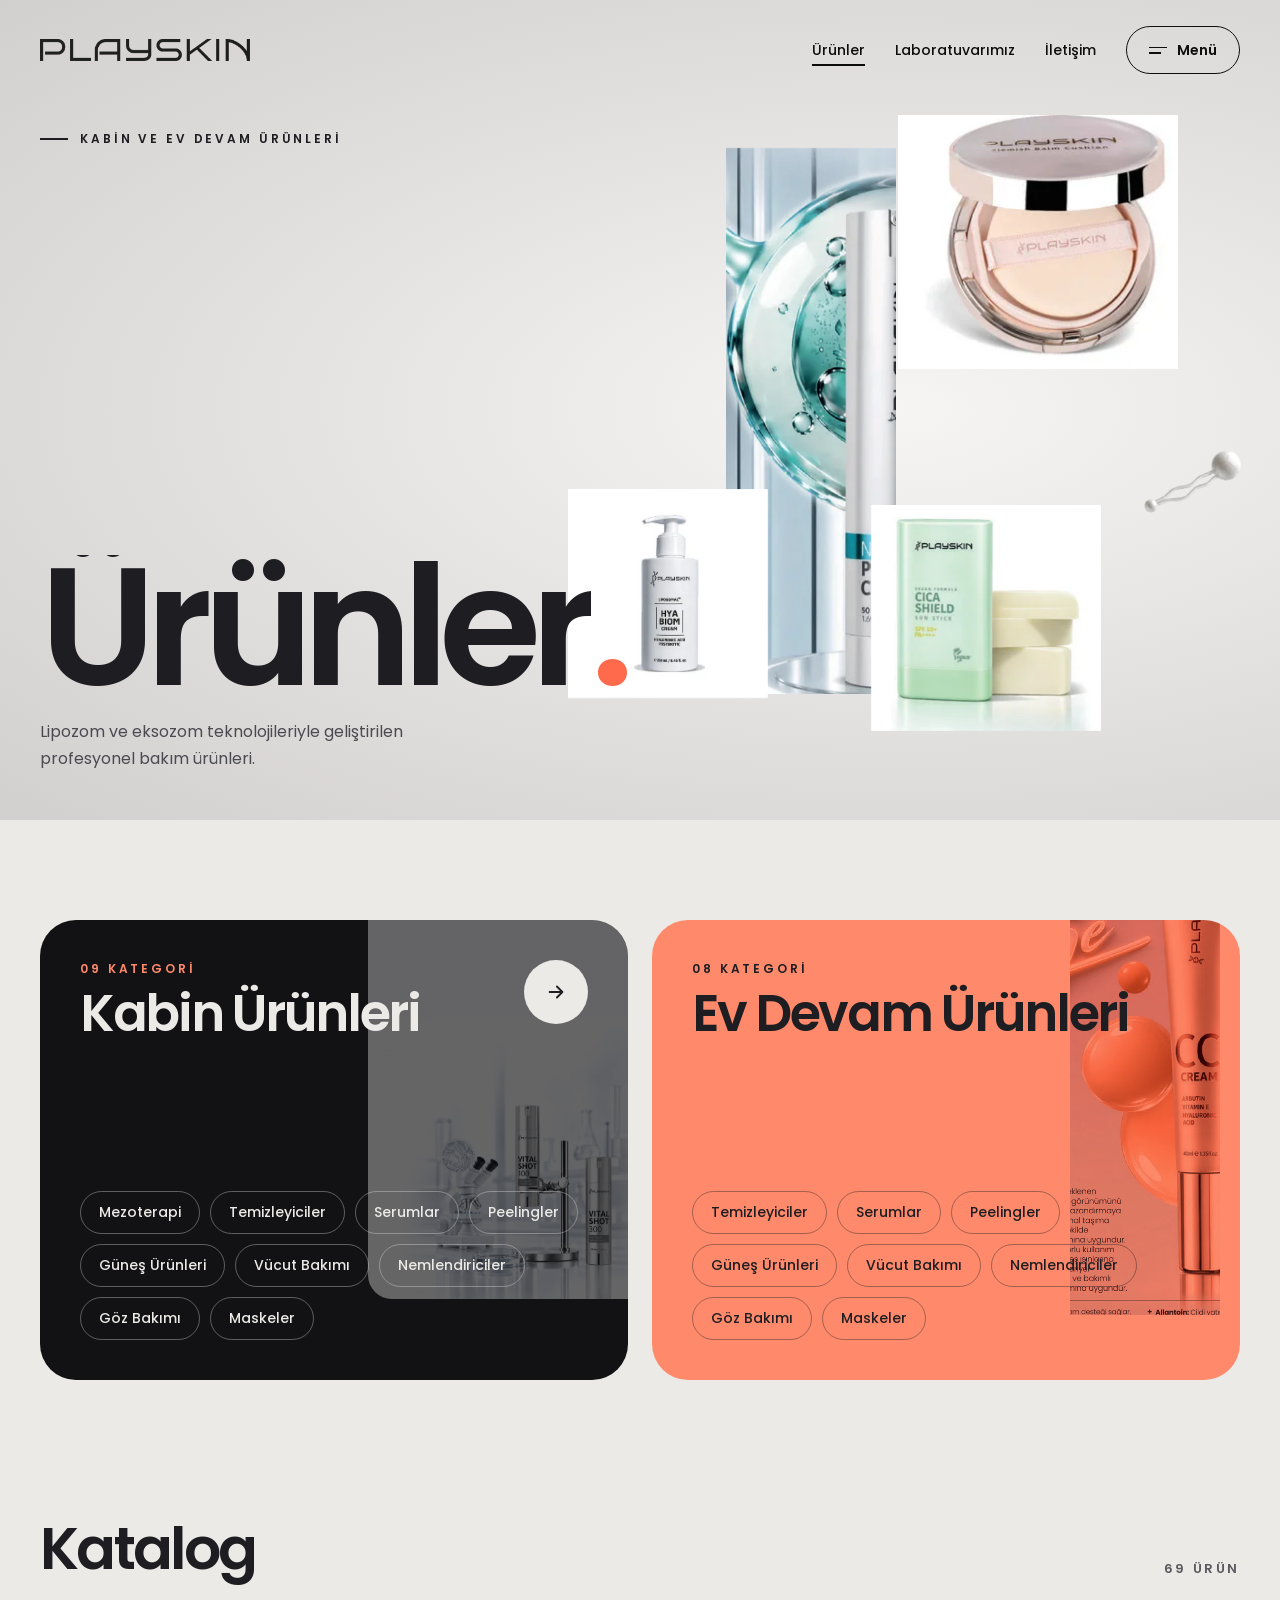
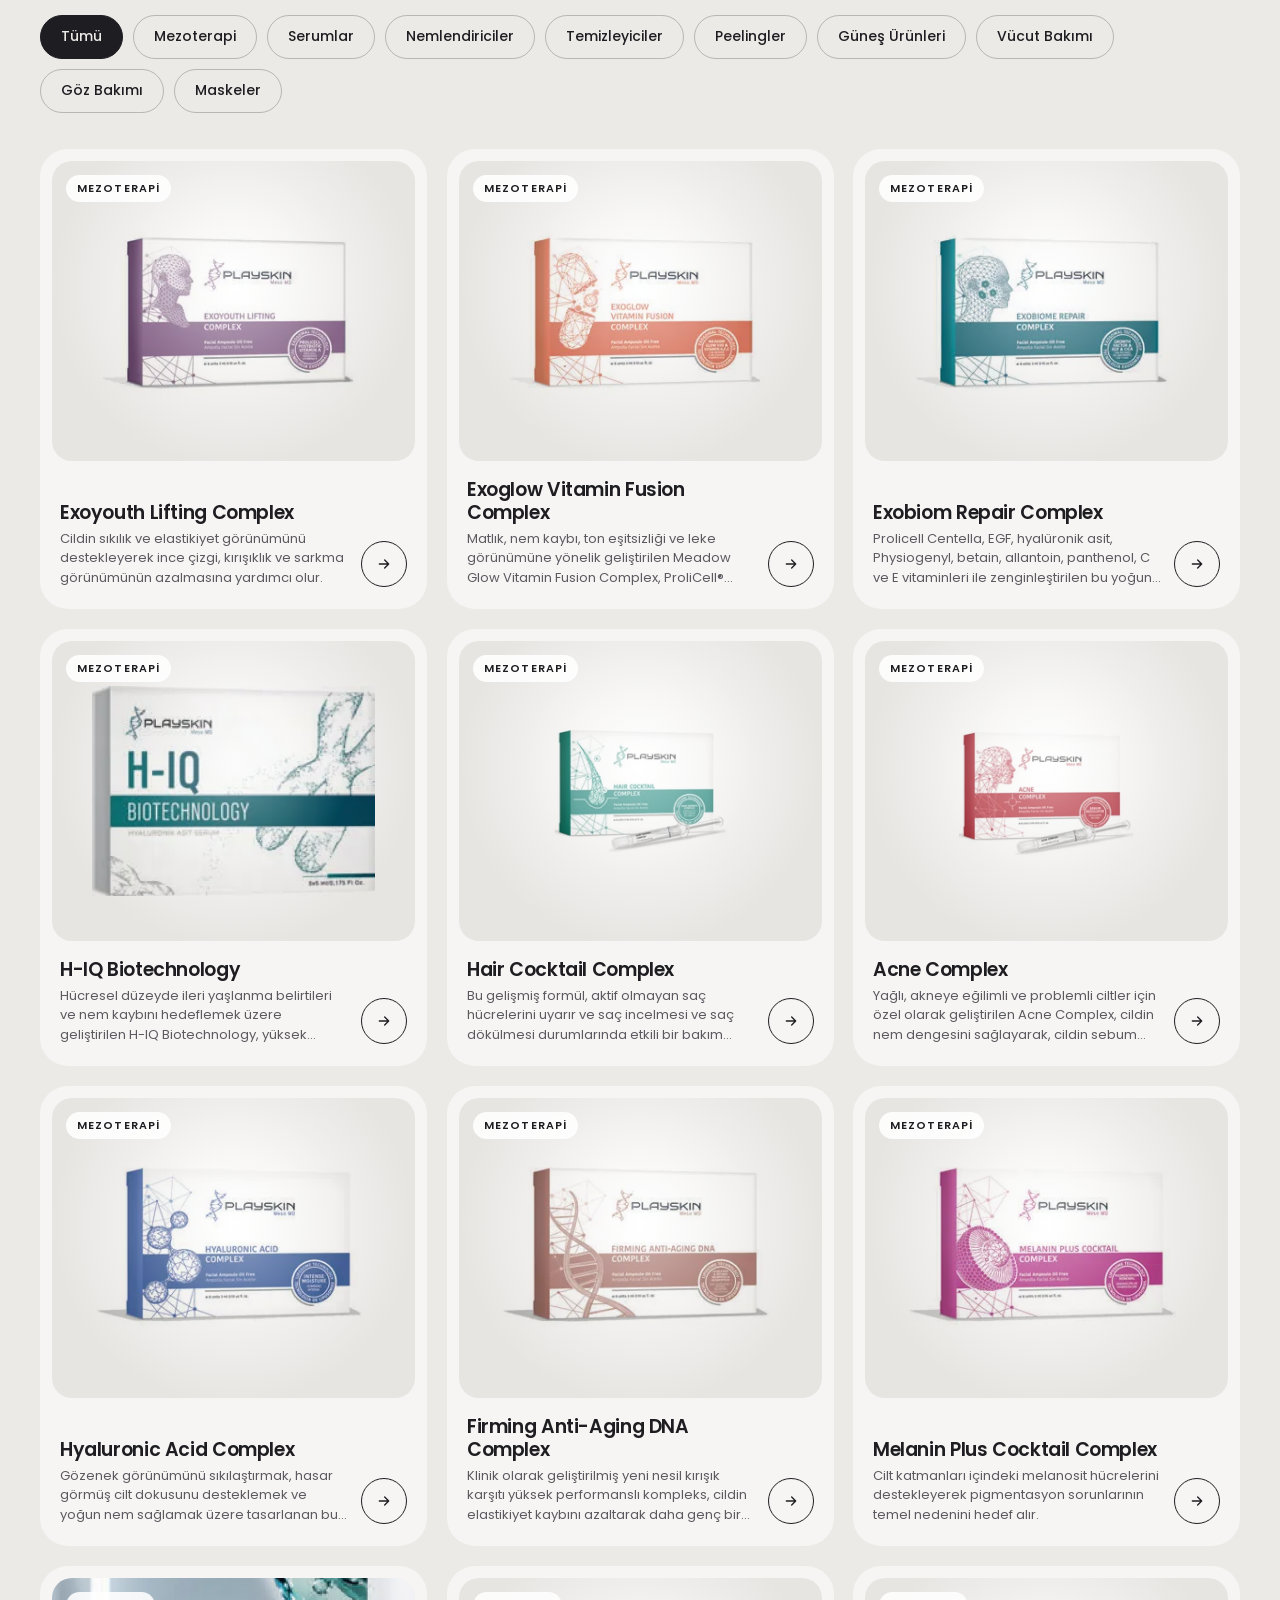
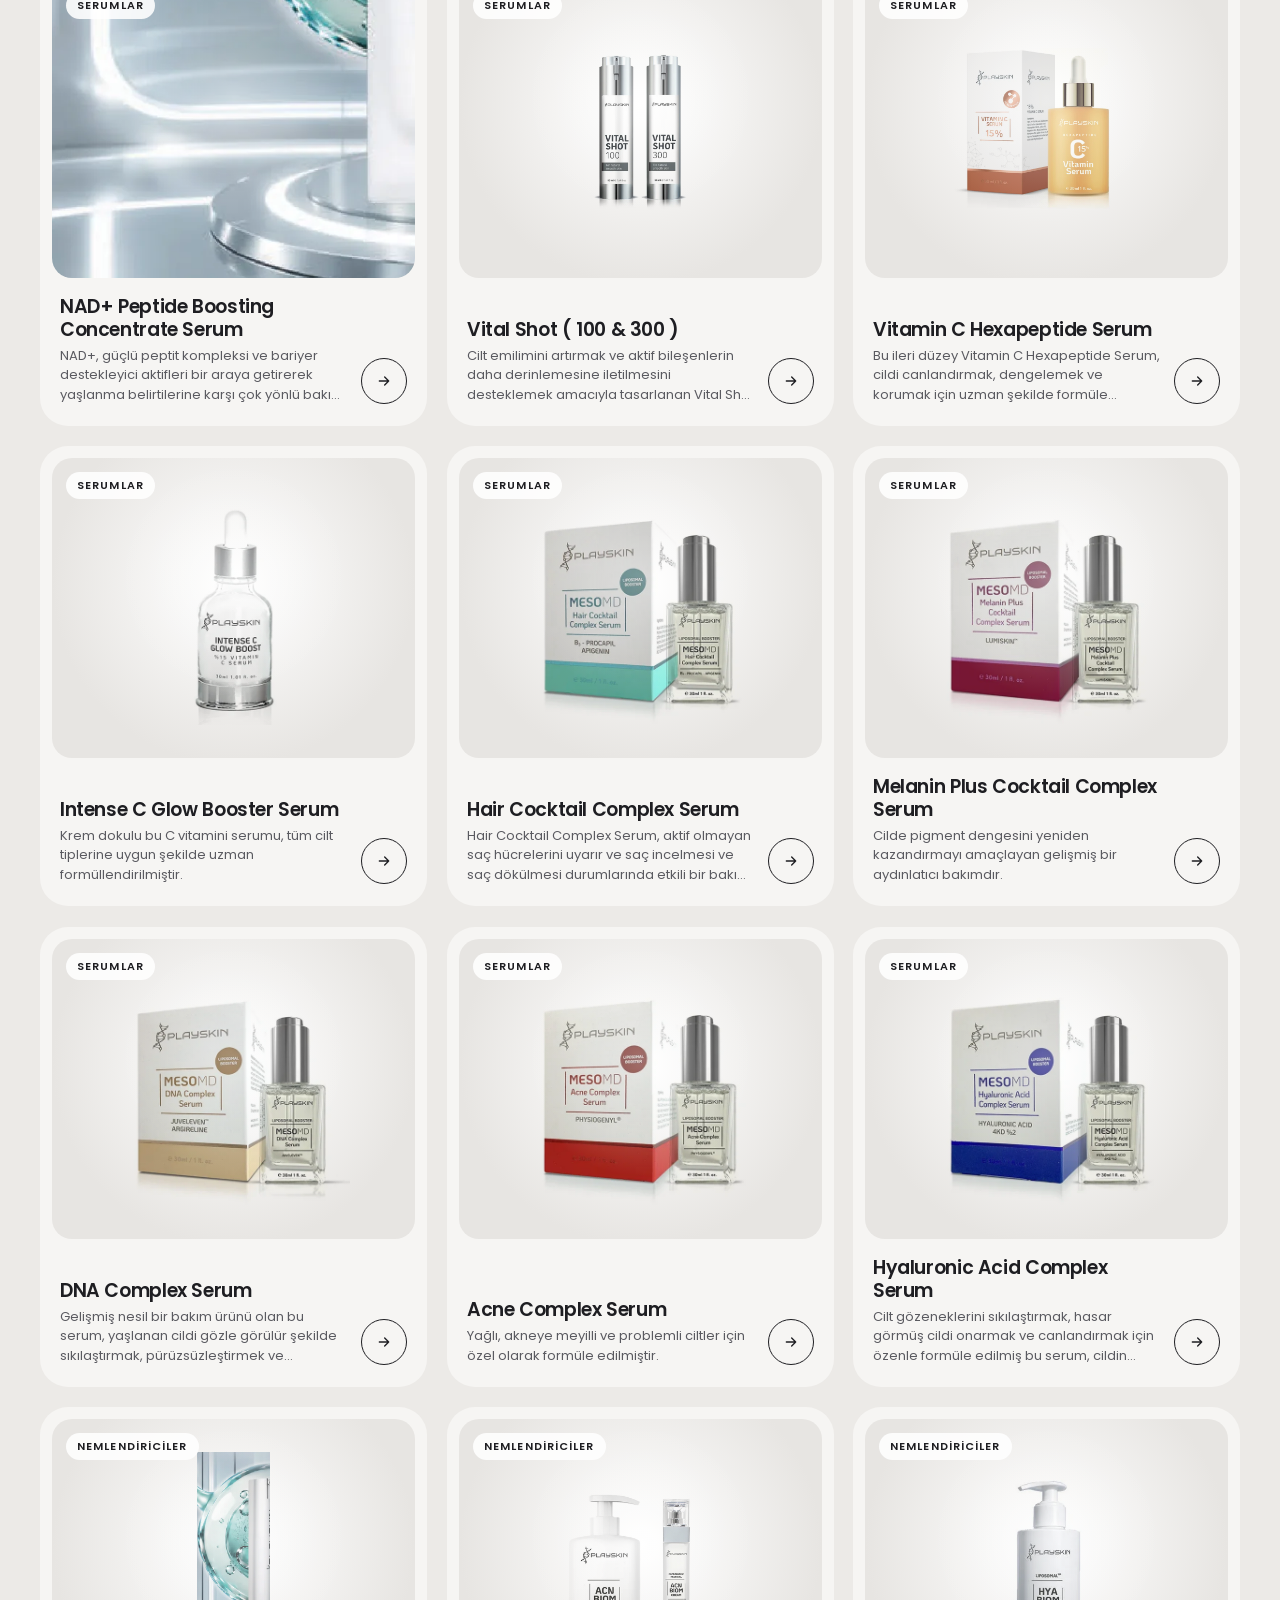
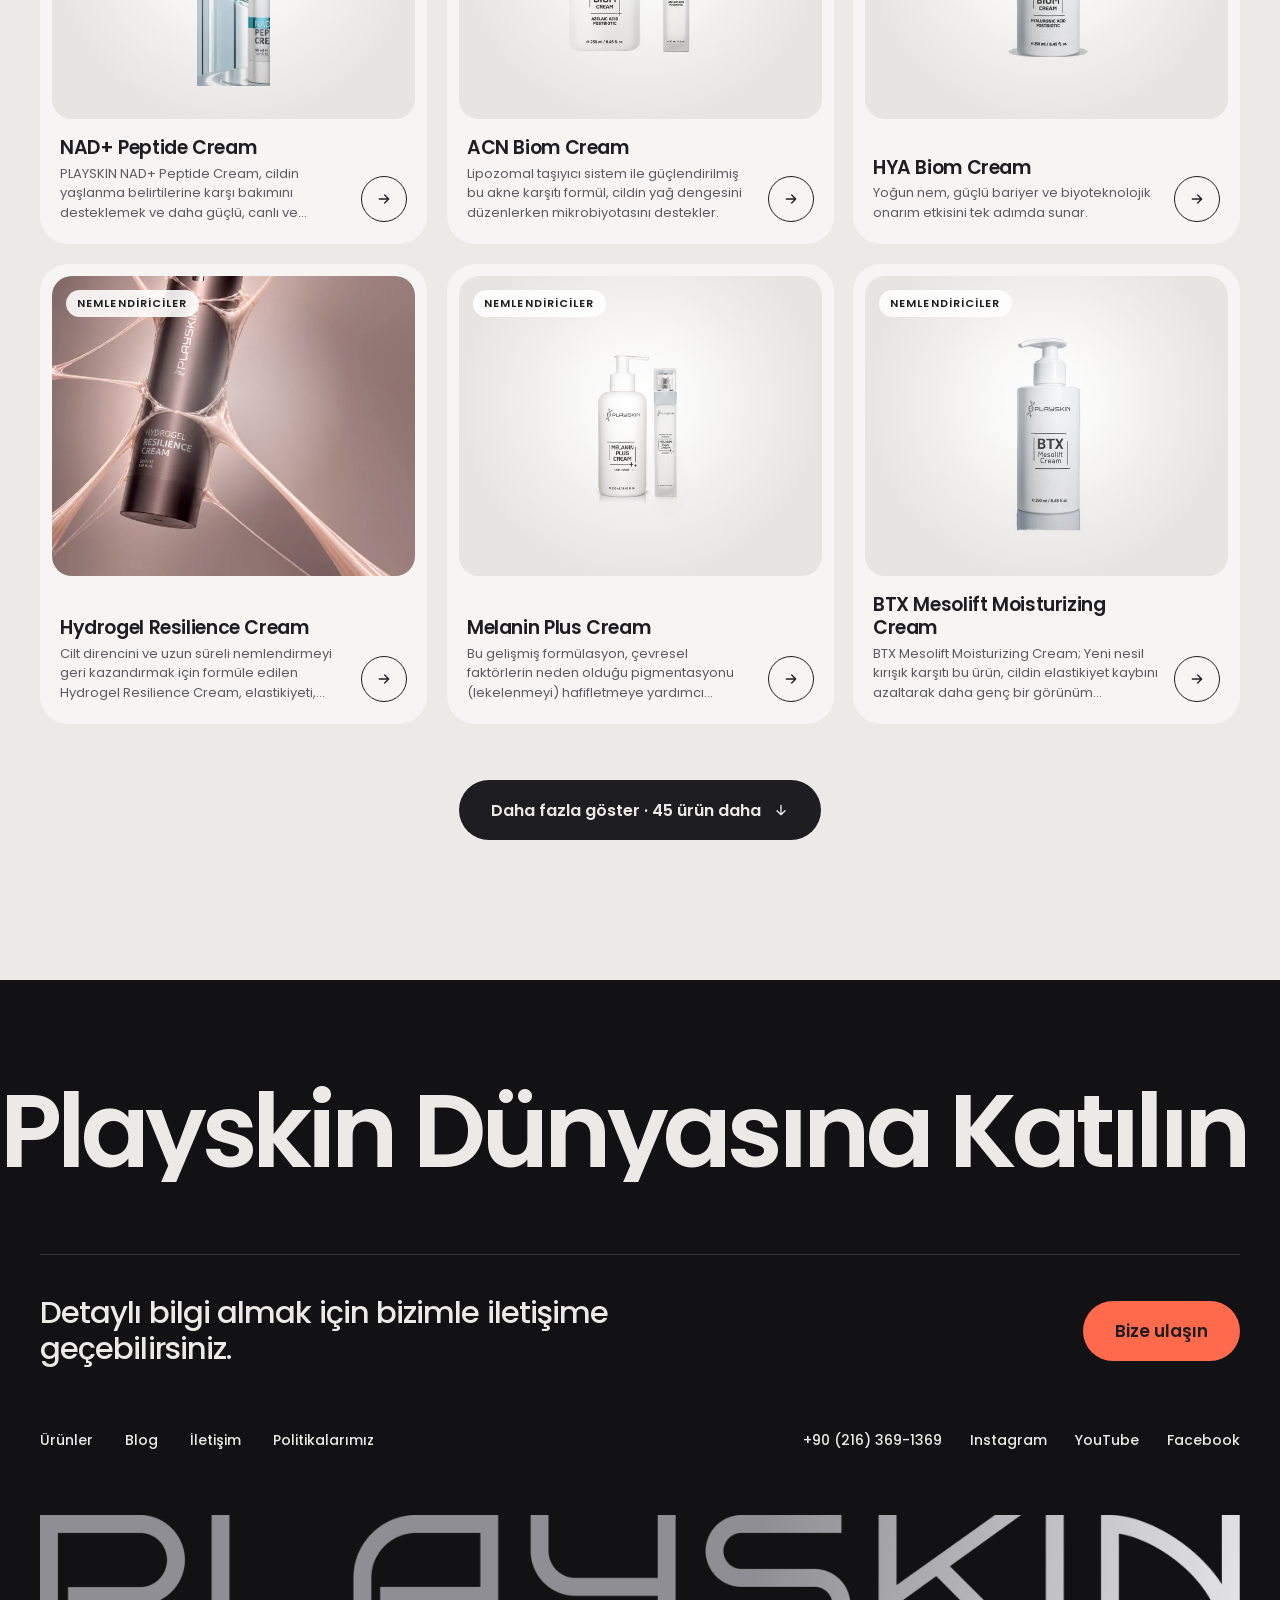
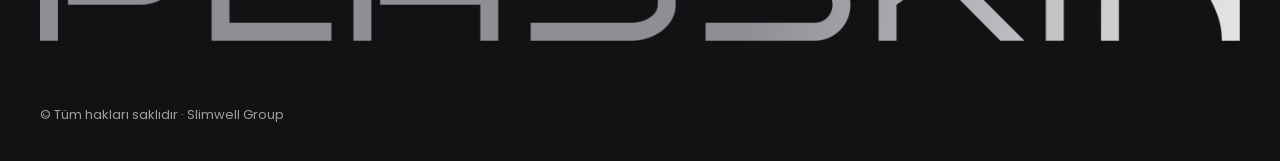
==== commit 1baf0702: "Ürünler sayfası: playskin.com.tr'deki 69 ürünün tamamı Sitedeki ürün listesinden gerçek görsel, isim" ====
--- a/urunler.html
+++ b/urunler.html
@@ -168,335 +168,864 @@
 <div style="max-width: 1440px; margin: 0 auto; display: flex; flex-direction: column; gap: 36px">
 <div class="rv" style="display: flex; flex-wrap: wrap; justify-content: space-between; align-items: flex-end; gap: 20px">
 <h2 id="katalog-baslik" style="margin: 0; font-weight: 600; font-size: clamp(2.4rem, 4.6vw, 4.6rem); line-height: 1; letter-spacing: -0.045em">Katalog</h2>
-<p role="status" data-count style="margin: 0; font-size: 13px; font-weight: 600; letter-spacing: .2em; color: #5A5A60">25 ÜRÜN</p>
+<p role="status" data-count style="margin: 0; font-size: 13px; font-weight: 600; letter-spacing: .2em; color: #5A5A60">69 ÜRÜN</p>
 </div>
 <div role="group" aria-label="Seriye göre filtrele" style="display: flex; flex-wrap: wrap; gap: 10px">
 
 <button type="button" class="chip" data-cat="Tümü" aria-pressed="true" style="min-height: 44px; padding: 0 20px; border-radius: 999px; border: 1.5px solid #1E1E22; background: #1E1E22; color: #ECEAE7; font: inherit; font-size: 14px; font-weight: 500; cursor: pointer">Tümü</button>
 
-<button type="button" class="chip" data-cat="Yoğun Bakım" aria-pressed="false" style="min-height: 44px; padding: 0 20px; border-radius: 999px; border: 1.5px solid rgba(30,30,34,.25); background: transparent; color: #1E1E22; font: inherit; font-size: 14px; font-weight: 500; cursor: pointer">Yoğun Bakım</button>
-
-<button type="button" class="chip" data-cat="Eksozom" aria-pressed="false" style="min-height: 44px; padding: 0 20px; border-radius: 999px; border: 1.5px solid rgba(30,30,34,.25); background: transparent; color: #1E1E22; font: inherit; font-size: 14px; font-weight: 500; cursor: pointer">Eksozom</button>
-
-<button type="button" class="chip" data-cat="Lipozomal Booster" aria-pressed="false" style="min-height: 44px; padding: 0 20px; border-radius: 999px; border: 1.5px solid rgba(30,30,34,.25); background: transparent; color: #1E1E22; font: inherit; font-size: 14px; font-weight: 500; cursor: pointer">Lipozomal Booster</button>
-
-<button type="button" class="chip" data-cat="Peeling" aria-pressed="false" style="min-height: 44px; padding: 0 20px; border-radius: 999px; border: 1.5px solid rgba(30,30,34,.25); background: transparent; color: #1E1E22; font: inherit; font-size: 14px; font-weight: 500; cursor: pointer">Peeling</button>
-
-<button type="button" class="chip" data-cat="Renkli Bakım" aria-pressed="false" style="min-height: 44px; padding: 0 20px; border-radius: 999px; border: 1.5px solid rgba(30,30,34,.25); background: transparent; color: #1E1E22; font: inherit; font-size: 14px; font-weight: 500; cursor: pointer">Renkli Bakım</button>
-
-<button type="button" class="chip" data-cat="Güneş" aria-pressed="false" style="min-height: 44px; padding: 0 20px; border-radius: 999px; border: 1.5px solid rgba(30,30,34,.25); background: transparent; color: #1E1E22; font: inherit; font-size: 14px; font-weight: 500; cursor: pointer">Güneş</button>
+<button type="button" class="chip" data-cat="Mezoterapi" aria-pressed="false" style="min-height: 44px; padding: 0 20px; border-radius: 999px; border: 1.5px solid rgba(30,30,34,.25); background: transparent; color: #1E1E22; font: inherit; font-size: 14px; font-weight: 500; cursor: pointer">Mezoterapi</button>
+
+<button type="button" class="chip" data-cat="Serumlar" aria-pressed="false" style="min-height: 44px; padding: 0 20px; border-radius: 999px; border: 1.5px solid rgba(30,30,34,.25); background: transparent; color: #1E1E22; font: inherit; font-size: 14px; font-weight: 500; cursor: pointer">Serumlar</button>
+
+<button type="button" class="chip" data-cat="Nemlendiriciler" aria-pressed="false" style="min-height: 44px; padding: 0 20px; border-radius: 999px; border: 1.5px solid rgba(30,30,34,.25); background: transparent; color: #1E1E22; font: inherit; font-size: 14px; font-weight: 500; cursor: pointer">Nemlendiriciler</button>
+
+<button type="button" class="chip" data-cat="Temizleyiciler" aria-pressed="false" style="min-height: 44px; padding: 0 20px; border-radius: 999px; border: 1.5px solid rgba(30,30,34,.25); background: transparent; color: #1E1E22; font: inherit; font-size: 14px; font-weight: 500; cursor: pointer">Temizleyiciler</button>
+
+<button type="button" class="chip" data-cat="Peelingler" aria-pressed="false" style="min-height: 44px; padding: 0 20px; border-radius: 999px; border: 1.5px solid rgba(30,30,34,.25); background: transparent; color: #1E1E22; font: inherit; font-size: 14px; font-weight: 500; cursor: pointer">Peelingler</button>
+
+<button type="button" class="chip" data-cat="Güneş Ürünleri" aria-pressed="false" style="min-height: 44px; padding: 0 20px; border-radius: 999px; border: 1.5px solid rgba(30,30,34,.25); background: transparent; color: #1E1E22; font: inherit; font-size: 14px; font-weight: 500; cursor: pointer">Güneş Ürünleri</button>
+
+<button type="button" class="chip" data-cat="Vücut Bakımı" aria-pressed="false" style="min-height: 44px; padding: 0 20px; border-radius: 999px; border: 1.5px solid rgba(30,30,34,.25); background: transparent; color: #1E1E22; font: inherit; font-size: 14px; font-weight: 500; cursor: pointer">Vücut Bakımı</button>
 
 <button type="button" class="chip" data-cat="Göz Bakımı" aria-pressed="false" style="min-height: 44px; padding: 0 20px; border-radius: 999px; border: 1.5px solid rgba(30,30,34,.25); background: transparent; color: #1E1E22; font: inherit; font-size: 14px; font-weight: 500; cursor: pointer">Göz Bakımı</button>
 
-<button type="button" class="chip" data-cat="Vücut" aria-pressed="false" style="min-height: 44px; padding: 0 20px; border-radius: 999px; border: 1.5px solid rgba(30,30,34,.25); background: transparent; color: #1E1E22; font: inherit; font-size: 14px; font-weight: 500; cursor: pointer">Vücut</button>
-
-<button type="button" class="chip" data-cat="Onarım" aria-pressed="false" style="min-height: 44px; padding: 0 20px; border-radius: 999px; border: 1.5px solid rgba(30,30,34,.25); background: transparent; color: #1E1E22; font: inherit; font-size: 14px; font-weight: 500; cursor: pointer">Onarım</button>
-
 <button type="button" class="chip" data-cat="Maskeler" aria-pressed="false" style="min-height: 44px; padding: 0 20px; border-radius: 999px; border: 1.5px solid rgba(30,30,34,.25); background: transparent; color: #1E1E22; font: inherit; font-size: 14px; font-weight: 500; cursor: pointer">Maskeler</button>
 
 </div>
 <div style="display: grid; grid-template-columns: repeat(auto-fill, minmax(min(300px, 100%), 1fr)); gap: 20px">
 
-<a href="urun.html" class="ps2-tilt gi" data-series="Yoğun Bakım" style="display: flex; flex-direction: column; gap: 18px; padding: 12px 12px 22px; border-radius: 28px; background: #F6F5F3; text-decoration: none; color: #1E1E22; animation-delay: 0.00s">
+<a href="urun.html" class="ps2-tilt gi" data-series="Mezoterapi" style="display: flex; flex-direction: column; gap: 18px; padding: 12px 12px 22px; border-radius: 28px; background: #F6F5F3; text-decoration: none; color: #1E1E22; animation-delay: 0.00s">
+<div style="position: relative; height: 300px; border-radius: 20px; overflow: hidden; background: radial-gradient(circle at 50% 42%, #FFFFFF, #E7E5E2 72%); display: flex; align-items: center; justify-content: center">
+<img class="pimg" src="assets/exoyouth-box.webp" alt="Exoyouth Lifting Complex" loading="lazy" style="width: 78%; height: 78%; object-fit: contain; mix-blend-mode: multiply">
+<div aria-hidden="true" class="shine" style="position: absolute; inset: 0"></div>
+<span style="position: absolute; left: 14px; top: 14px; padding: 5px 11px; border-radius: 999px; background: rgba(255,255,255,.88); font-size: 11px; font-weight: 600; letter-spacing: .1em">MEZOTERAPİ</span>
+</div>
+<div style="display: flex; justify-content: space-between; align-items: flex-end; gap: 12px; padding: 0 8px; flex: 1">
+<div style="display: flex; flex-direction: column; gap: 4px"><h3 style="margin: 0; font-weight: 600; font-size: 19px; line-height: 1.2; letter-spacing: -0.02em">Exoyouth Lifting Complex</h3><span style="font-size: 13px; line-height: 1.5; color: #5A5A60; display: -webkit-box; -webkit-line-clamp: 3; -webkit-box-orient: vertical; overflow: hidden">Cildin sıkılık ve elastikiyet görünümünü destekleyerek ince çizgi, kırışıklık ve sarkma görünümünün azalmasına yardımcı olur.</span></div>
+<span aria-hidden="true" class="parr" style="flex: none; display: flex; align-items: center; justify-content: center; width: 44px; height: 44px; border-radius: 50%; border: 1.5px solid #1E1E22"><svg width="16" height="16" viewBox="0 0 24 24" fill="none" stroke="currentColor" stroke-width="2" stroke-linecap="round" stroke-linejoin="round"><path d="M5 12h14M13 6l6 6-6 6"></path></svg></span>
+</div>
+</a>
+
+<a href="urun.html" class="ps2-tilt gi" data-series="Mezoterapi" style="display: flex; flex-direction: column; gap: 18px; padding: 12px 12px 22px; border-radius: 28px; background: #F6F5F3; text-decoration: none; color: #1E1E22; animation-delay: 0.04s">
+<div style="position: relative; height: 300px; border-radius: 20px; overflow: hidden; background: radial-gradient(circle at 50% 42%, #FFFFFF, #E7E5E2 72%); display: flex; align-items: center; justify-content: center">
+<img class="pimg" src="assets/exoglow-box.webp" alt="Exoglow Vitamin Fusion Complex" loading="lazy" style="width: 78%; height: 78%; object-fit: contain; mix-blend-mode: multiply">
+<div aria-hidden="true" class="shine" style="position: absolute; inset: 0"></div>
+<span style="position: absolute; left: 14px; top: 14px; padding: 5px 11px; border-radius: 999px; background: rgba(255,255,255,.88); font-size: 11px; font-weight: 600; letter-spacing: .1em">MEZOTERAPİ</span>
+</div>
+<div style="display: flex; justify-content: space-between; align-items: flex-end; gap: 12px; padding: 0 8px; flex: 1">
+<div style="display: flex; flex-direction: column; gap: 4px"><h3 style="margin: 0; font-weight: 600; font-size: 19px; line-height: 1.2; letter-spacing: -0.02em">Exoglow Vitamin Fusion Complex</h3><span style="font-size: 13px; line-height: 1.5; color: #5A5A60; display: -webkit-box; -webkit-line-clamp: 3; -webkit-box-orient: vertical; overflow: hidden">Matlık, nem kaybı, ton eşitsizliği ve leke görünümüne yönelik geliştirilen Meadow Glow Vitamin Fusion Complex, ProliCell® Meadow Glow desteğiyle…</span></div>
+<span aria-hidden="true" class="parr" style="flex: none; display: flex; align-items: center; justify-content: center; width: 44px; height: 44px; border-radius: 50%; border: 1.5px solid #1E1E22"><svg width="16" height="16" viewBox="0 0 24 24" fill="none" stroke="currentColor" stroke-width="2" stroke-linecap="round" stroke-linejoin="round"><path d="M5 12h14M13 6l6 6-6 6"></path></svg></span>
+</div>
+</a>
+
+<a href="urun.html" class="ps2-tilt gi" data-series="Mezoterapi" style="display: flex; flex-direction: column; gap: 18px; padding: 12px 12px 22px; border-radius: 28px; background: #F6F5F3; text-decoration: none; color: #1E1E22; animation-delay: 0.08s">
+<div style="position: relative; height: 300px; border-radius: 20px; overflow: hidden; background: radial-gradient(circle at 50% 42%, #FFFFFF, #E7E5E2 72%); display: flex; align-items: center; justify-content: center">
+<img class="pimg" src="assets/exobiom-box.webp" alt="Exobiom Repair Complex" loading="lazy" style="width: 78%; height: 78%; object-fit: contain; mix-blend-mode: multiply">
+<div aria-hidden="true" class="shine" style="position: absolute; inset: 0"></div>
+<span style="position: absolute; left: 14px; top: 14px; padding: 5px 11px; border-radius: 999px; background: rgba(255,255,255,.88); font-size: 11px; font-weight: 600; letter-spacing: .1em">MEZOTERAPİ</span>
+</div>
+<div style="display: flex; justify-content: space-between; align-items: flex-end; gap: 12px; padding: 0 8px; flex: 1">
+<div style="display: flex; flex-direction: column; gap: 4px"><h3 style="margin: 0; font-weight: 600; font-size: 19px; line-height: 1.2; letter-spacing: -0.02em">Exobiom Repair Complex</h3><span style="font-size: 13px; line-height: 1.5; color: #5A5A60; display: -webkit-box; -webkit-line-clamp: 3; -webkit-box-orient: vertical; overflow: hidden">Prolicell Centella, EGF, hyalüronik asit, Physiogenyl, betain, allantoin, panthenol, C ve E vitaminleri ile zenginleştirilen bu yoğun bakım…</span></div>
+<span aria-hidden="true" class="parr" style="flex: none; display: flex; align-items: center; justify-content: center; width: 44px; height: 44px; border-radius: 50%; border: 1.5px solid #1E1E22"><svg width="16" height="16" viewBox="0 0 24 24" fill="none" stroke="currentColor" stroke-width="2" stroke-linecap="round" stroke-linejoin="round"><path d="M5 12h14M13 6l6 6-6 6"></path></svg></span>
+</div>
+</a>
+
+<a href="urun.html" class="ps2-tilt gi" data-series="Mezoterapi" style="display: flex; flex-direction: column; gap: 18px; padding: 12px 12px 22px; border-radius: 28px; background: #F6F5F3; text-decoration: none; color: #1E1E22; animation-delay: 0.12s">
+<div style="position: relative; height: 300px; border-radius: 20px; overflow: hidden; background: radial-gradient(circle at 50% 42%, #FFFFFF, #E7E5E2 72%); display: flex; align-items: center; justify-content: center">
+<img class="pimg" src="assets/hiq-box.webp" alt="H-IQ Biotechnology" loading="lazy" style="width: 78%; height: 78%; object-fit: contain; mix-blend-mode: multiply">
+<div aria-hidden="true" class="shine" style="position: absolute; inset: 0"></div>
+<span style="position: absolute; left: 14px; top: 14px; padding: 5px 11px; border-radius: 999px; background: rgba(255,255,255,.88); font-size: 11px; font-weight: 600; letter-spacing: .1em">MEZOTERAPİ</span>
+</div>
+<div style="display: flex; justify-content: space-between; align-items: flex-end; gap: 12px; padding: 0 8px; flex: 1">
+<div style="display: flex; flex-direction: column; gap: 4px"><h3 style="margin: 0; font-weight: 600; font-size: 19px; line-height: 1.2; letter-spacing: -0.02em">H-IQ Biotechnology</h3><span style="font-size: 13px; line-height: 1.5; color: #5A5A60; display: -webkit-box; -webkit-line-clamp: 3; -webkit-box-orient: vertical; overflow: hidden">Hücresel düzeyde ileri yaşlanma belirtileri ve nem kaybını hedeflemek üzere geliştirilen H-IQ Biotechnology, yüksek performanslı hyaluronik asidi…</span></div>
+<span aria-hidden="true" class="parr" style="flex: none; display: flex; align-items: center; justify-content: center; width: 44px; height: 44px; border-radius: 50%; border: 1.5px solid #1E1E22"><svg width="16" height="16" viewBox="0 0 24 24" fill="none" stroke="currentColor" stroke-width="2" stroke-linecap="round" stroke-linejoin="round"><path d="M5 12h14M13 6l6 6-6 6"></path></svg></span>
+</div>
+</a>
+
+<a href="urun.html" class="ps2-tilt gi" data-series="Mezoterapi" style="display: flex; flex-direction: column; gap: 18px; padding: 12px 12px 22px; border-radius: 28px; background: #F6F5F3; text-decoration: none; color: #1E1E22; animation-delay: 0.16s">
+<div style="position: relative; height: 300px; border-radius: 20px; overflow: hidden; background: radial-gradient(circle at 50% 42%, #FFFFFF, #E7E5E2 72%); display: flex; align-items: center; justify-content: center">
+<img class="pimg" src="assets/p-hair-cocktail-complex.webp" alt="Hair Cocktail Complex" loading="lazy" style="width: 78%; height: 78%; object-fit: contain; mix-blend-mode: multiply">
+<div aria-hidden="true" class="shine" style="position: absolute; inset: 0"></div>
+<span style="position: absolute; left: 14px; top: 14px; padding: 5px 11px; border-radius: 999px; background: rgba(255,255,255,.88); font-size: 11px; font-weight: 600; letter-spacing: .1em">MEZOTERAPİ</span>
+</div>
+<div style="display: flex; justify-content: space-between; align-items: flex-end; gap: 12px; padding: 0 8px; flex: 1">
+<div style="display: flex; flex-direction: column; gap: 4px"><h3 style="margin: 0; font-weight: 600; font-size: 19px; line-height: 1.2; letter-spacing: -0.02em">Hair Cocktail Complex</h3><span style="font-size: 13px; line-height: 1.5; color: #5A5A60; display: -webkit-box; -webkit-line-clamp: 3; -webkit-box-orient: vertical; overflow: hidden">Bu gelişmiş formül, aktif olmayan saç hücrelerini uyarır ve saç incelmesi ve saç dökülmesi durumlarında etkili bir bakım çözümü sunar.</span></div>
+<span aria-hidden="true" class="parr" style="flex: none; display: flex; align-items: center; justify-content: center; width: 44px; height: 44px; border-radius: 50%; border: 1.5px solid #1E1E22"><svg width="16" height="16" viewBox="0 0 24 24" fill="none" stroke="currentColor" stroke-width="2" stroke-linecap="round" stroke-linejoin="round"><path d="M5 12h14M13 6l6 6-6 6"></path></svg></span>
+</div>
+</a>
+
+<a href="urun.html" class="ps2-tilt gi" data-series="Mezoterapi" style="display: flex; flex-direction: column; gap: 18px; padding: 12px 12px 22px; border-radius: 28px; background: #F6F5F3; text-decoration: none; color: #1E1E22; animation-delay: 0.20s">
+<div style="position: relative; height: 300px; border-radius: 20px; overflow: hidden; background: radial-gradient(circle at 50% 42%, #FFFFFF, #E7E5E2 72%); display: flex; align-items: center; justify-content: center">
+<img class="pimg" src="assets/p-acne-complex.webp" alt="Acne Complex" loading="lazy" style="width: 78%; height: 78%; object-fit: contain; mix-blend-mode: multiply">
+<div aria-hidden="true" class="shine" style="position: absolute; inset: 0"></div>
+<span style="position: absolute; left: 14px; top: 14px; padding: 5px 11px; border-radius: 999px; background: rgba(255,255,255,.88); font-size: 11px; font-weight: 600; letter-spacing: .1em">MEZOTERAPİ</span>
+</div>
+<div style="display: flex; justify-content: space-between; align-items: flex-end; gap: 12px; padding: 0 8px; flex: 1">
+<div style="display: flex; flex-direction: column; gap: 4px"><h3 style="margin: 0; font-weight: 600; font-size: 19px; line-height: 1.2; letter-spacing: -0.02em">Acne Complex</h3><span style="font-size: 13px; line-height: 1.5; color: #5A5A60; display: -webkit-box; -webkit-line-clamp: 3; -webkit-box-orient: vertical; overflow: hidden">Yağlı, akneye eğilimli ve problemli ciltler için özel olarak geliştirilen Acne Complex, cildin nem dengesini sağlayarak, cildin sebum dengesinin…</span></div>
+<span aria-hidden="true" class="parr" style="flex: none; display: flex; align-items: center; justify-content: center; width: 44px; height: 44px; border-radius: 50%; border: 1.5px solid #1E1E22"><svg width="16" height="16" viewBox="0 0 24 24" fill="none" stroke="currentColor" stroke-width="2" stroke-linecap="round" stroke-linejoin="round"><path d="M5 12h14M13 6l6 6-6 6"></path></svg></span>
+</div>
+</a>
+
+<a href="urun.html" class="ps2-tilt gi" data-series="Mezoterapi" style="display: flex; flex-direction: column; gap: 18px; padding: 12px 12px 22px; border-radius: 28px; background: #F6F5F3; text-decoration: none; color: #1E1E22; animation-delay: 0.24s">
+<div style="position: relative; height: 300px; border-radius: 20px; overflow: hidden; background: radial-gradient(circle at 50% 42%, #FFFFFF, #E7E5E2 72%); display: flex; align-items: center; justify-content: center">
+<img class="pimg" src="assets/hyaluronic-box.webp" alt="Hyaluronic Acid Complex" loading="lazy" style="width: 78%; height: 78%; object-fit: contain; mix-blend-mode: multiply">
+<div aria-hidden="true" class="shine" style="position: absolute; inset: 0"></div>
+<span style="position: absolute; left: 14px; top: 14px; padding: 5px 11px; border-radius: 999px; background: rgba(255,255,255,.88); font-size: 11px; font-weight: 600; letter-spacing: .1em">MEZOTERAPİ</span>
+</div>
+<div style="display: flex; justify-content: space-between; align-items: flex-end; gap: 12px; padding: 0 8px; flex: 1">
+<div style="display: flex; flex-direction: column; gap: 4px"><h3 style="margin: 0; font-weight: 600; font-size: 19px; line-height: 1.2; letter-spacing: -0.02em">Hyaluronic Acid Complex</h3><span style="font-size: 13px; line-height: 1.5; color: #5A5A60; display: -webkit-box; -webkit-line-clamp: 3; -webkit-box-orient: vertical; overflow: hidden">Gözenek görünümünü sıkılaştırmak, hasar görmüş cilt dokusunu desteklemek ve yoğun nem sağlamak üzere tasarlanan bu gelişmiş kompleks; optimal nem…</span></div>
+<span aria-hidden="true" class="parr" style="flex: none; display: flex; align-items: center; justify-content: center; width: 44px; height: 44px; border-radius: 50%; border: 1.5px solid #1E1E22"><svg width="16" height="16" viewBox="0 0 24 24" fill="none" stroke="currentColor" stroke-width="2" stroke-linecap="round" stroke-linejoin="round"><path d="M5 12h14M13 6l6 6-6 6"></path></svg></span>
+</div>
+</a>
+
+<a href="urun.html" class="ps2-tilt gi" data-series="Mezoterapi" style="display: flex; flex-direction: column; gap: 18px; padding: 12px 12px 22px; border-radius: 28px; background: #F6F5F3; text-decoration: none; color: #1E1E22; animation-delay: 0.28s">
+<div style="position: relative; height: 300px; border-radius: 20px; overflow: hidden; background: radial-gradient(circle at 50% 42%, #FFFFFF, #E7E5E2 72%); display: flex; align-items: center; justify-content: center">
+<img class="pimg" src="assets/firming-box.webp" alt="Firming Anti-Aging DNA Complex" loading="lazy" style="width: 78%; height: 78%; object-fit: contain; mix-blend-mode: multiply">
+<div aria-hidden="true" class="shine" style="position: absolute; inset: 0"></div>
+<span style="position: absolute; left: 14px; top: 14px; padding: 5px 11px; border-radius: 999px; background: rgba(255,255,255,.88); font-size: 11px; font-weight: 600; letter-spacing: .1em">MEZOTERAPİ</span>
+</div>
+<div style="display: flex; justify-content: space-between; align-items: flex-end; gap: 12px; padding: 0 8px; flex: 1">
+<div style="display: flex; flex-direction: column; gap: 4px"><h3 style="margin: 0; font-weight: 600; font-size: 19px; line-height: 1.2; letter-spacing: -0.02em">Firming Anti-Aging DNA Complex</h3><span style="font-size: 13px; line-height: 1.5; color: #5A5A60; display: -webkit-box; -webkit-line-clamp: 3; -webkit-box-orient: vertical; overflow: hidden">Klinik olarak geliştirilmiş yeni nesil kırışık karşıtı yüksek performanslı kompleks, cildin elastikiyet kaybını azaltarak daha genç bir görünüm…</span></div>
+<span aria-hidden="true" class="parr" style="flex: none; display: flex; align-items: center; justify-content: center; width: 44px; height: 44px; border-radius: 50%; border: 1.5px solid #1E1E22"><svg width="16" height="16" viewBox="0 0 24 24" fill="none" stroke="currentColor" stroke-width="2" stroke-linecap="round" stroke-linejoin="round"><path d="M5 12h14M13 6l6 6-6 6"></path></svg></span>
+</div>
+</a>
+
+<a href="urun.html" class="ps2-tilt gi" data-series="Mezoterapi" style="display: flex; flex-direction: column; gap: 18px; padding: 12px 12px 22px; border-radius: 28px; background: #F6F5F3; text-decoration: none; color: #1E1E22; animation-delay: 0.32s">
+<div style="position: relative; height: 300px; border-radius: 20px; overflow: hidden; background: radial-gradient(circle at 50% 42%, #FFFFFF, #E7E5E2 72%); display: flex; align-items: center; justify-content: center">
+<img class="pimg" src="assets/melanin-box.webp" alt="Melanin Plus Cocktail Complex" loading="lazy" style="width: 78%; height: 78%; object-fit: contain; mix-blend-mode: multiply">
+<div aria-hidden="true" class="shine" style="position: absolute; inset: 0"></div>
+<span style="position: absolute; left: 14px; top: 14px; padding: 5px 11px; border-radius: 999px; background: rgba(255,255,255,.88); font-size: 11px; font-weight: 600; letter-spacing: .1em">MEZOTERAPİ</span>
+</div>
+<div style="display: flex; justify-content: space-between; align-items: flex-end; gap: 12px; padding: 0 8px; flex: 1">
+<div style="display: flex; flex-direction: column; gap: 4px"><h3 style="margin: 0; font-weight: 600; font-size: 19px; line-height: 1.2; letter-spacing: -0.02em">Melanin Plus Cocktail Complex</h3><span style="font-size: 13px; line-height: 1.5; color: #5A5A60; display: -webkit-box; -webkit-line-clamp: 3; -webkit-box-orient: vertical; overflow: hidden">Cilt katmanları içindeki melanosit hücrelerini destekleyerek pigmentasyon sorunlarının temel nedenini hedef alır.</span></div>
+<span aria-hidden="true" class="parr" style="flex: none; display: flex; align-items: center; justify-content: center; width: 44px; height: 44px; border-radius: 50%; border: 1.5px solid #1E1E22"><svg width="16" height="16" viewBox="0 0 24 24" fill="none" stroke="currentColor" stroke-width="2" stroke-linecap="round" stroke-linejoin="round"><path d="M5 12h14M13 6l6 6-6 6"></path></svg></span>
+</div>
+</a>
+
+<a href="urun.html" class="ps2-tilt gi" data-series="Serumlar" style="display: flex; flex-direction: column; gap: 18px; padding: 12px 12px 22px; border-radius: 28px; background: #F6F5F3; text-decoration: none; color: #1E1E22; animation-delay: 0.36s">
 <div style="position: relative; height: 300px; border-radius: 20px; overflow: hidden; background: #DADAD8; display: flex; align-items: center; justify-content: center">
-<img class="pimg" src="assets/nad-serum.webp" alt="NAD+ Peptide Serum" style="width: 100%; height: 100%; object-fit: cover; mix-blend-mode: normal">
-<div aria-hidden="true" class="shine" style="position: absolute; inset: 0"></div>
-<span style="position: absolute; left: 14px; top: 14px; padding: 5px 11px; border-radius: 999px; background: rgba(255,255,255,.88); font-size: 11px; font-weight: 600; letter-spacing: .1em">YOĞUN BAKIM</span>
-</div>
-<div style="display: flex; justify-content: space-between; align-items: flex-end; gap: 12px; padding: 0 8px">
-<div style="display: flex; flex-direction: column; gap: 4px"><h3 style="margin: 0; font-weight: 600; font-size: 19px; line-height: 1.2; letter-spacing: -0.02em">NAD+ Peptide Serum</h3><span style="font-size: 13px; color: #5A5A60">Boosting Concentrate · 30 ml</span></div>
-<span aria-hidden="true" class="parr" style="flex: none; display: flex; align-items: center; justify-content: center; width: 44px; height: 44px; border-radius: 50%; border: 1.5px solid #1E1E22"><svg width="16" height="16" viewBox="0 0 24 24" fill="none" stroke="currentColor" stroke-width="2" stroke-linecap="round" stroke-linejoin="round"><path d="M5 12h14M13 6l6 6-6 6"></path></svg></span>
-</div>
-</a>
-
-<a href="urun.html" class="ps2-tilt gi" data-series="Yoğun Bakım" style="display: flex; flex-direction: column; gap: 18px; padding: 12px 12px 22px; border-radius: 28px; background: #F6F5F3; text-decoration: none; color: #1E1E22; animation-delay: 0.04s">
-<div style="position: relative; height: 300px; border-radius: 20px; overflow: hidden; background: radial-gradient(circle at 50% 42%, #FFFFFF, #E7E5E2 72%); display: flex; align-items: center; justify-content: center">
-<img class="pimg" src="assets/nad-cream.webp" alt="NAD+ Peptide Cream" style="width: 78%; height: 78%; object-fit: contain; mix-blend-mode: multiply">
-<div aria-hidden="true" class="shine" style="position: absolute; inset: 0"></div>
-<span style="position: absolute; left: 14px; top: 14px; padding: 5px 11px; border-radius: 999px; background: rgba(255,255,255,.88); font-size: 11px; font-weight: 600; letter-spacing: .1em">YOĞUN BAKIM</span>
-</div>
-<div style="display: flex; justify-content: space-between; align-items: flex-end; gap: 12px; padding: 0 8px">
-<div style="display: flex; flex-direction: column; gap: 4px"><h3 style="margin: 0; font-weight: 600; font-size: 19px; line-height: 1.2; letter-spacing: -0.02em">NAD+ Peptide Cream</h3><span style="font-size: 13px; color: #5A5A60">Lifting etkili yoğun bakım · 50 ml</span></div>
-<span aria-hidden="true" class="parr" style="flex: none; display: flex; align-items: center; justify-content: center; width: 44px; height: 44px; border-radius: 50%; border: 1.5px solid #1E1E22"><svg width="16" height="16" viewBox="0 0 24 24" fill="none" stroke="currentColor" stroke-width="2" stroke-linecap="round" stroke-linejoin="round"><path d="M5 12h14M13 6l6 6-6 6"></path></svg></span>
-</div>
-</a>
-
-<a href="urun.html" class="ps2-tilt gi" data-series="Yoğun Bakım" style="display: flex; flex-direction: column; gap: 18px; padding: 12px 12px 22px; border-radius: 28px; background: #F6F5F3; text-decoration: none; color: #1E1E22; animation-delay: 0.08s">
+<img class="pimg" src="assets/nad-serum.webp" alt="NAD+ Peptide Boosting Concentrate Serum" loading="lazy" style="width: 100%; height: 100%; object-fit: cover; mix-blend-mode: normal">
+<div aria-hidden="true" class="shine" style="position: absolute; inset: 0"></div>
+<span style="position: absolute; left: 14px; top: 14px; padding: 5px 11px; border-radius: 999px; background: rgba(255,255,255,.88); font-size: 11px; font-weight: 600; letter-spacing: .1em">SERUMLAR</span>
+</div>
+<div style="display: flex; justify-content: space-between; align-items: flex-end; gap: 12px; padding: 0 8px; flex: 1">
+<div style="display: flex; flex-direction: column; gap: 4px"><h3 style="margin: 0; font-weight: 600; font-size: 19px; line-height: 1.2; letter-spacing: -0.02em">NAD+ Peptide Boosting Concentrate Serum</h3><span style="font-size: 13px; line-height: 1.5; color: #5A5A60; display: -webkit-box; -webkit-line-clamp: 3; -webkit-box-orient: vertical; overflow: hidden">NAD+, güçlü peptit kompleksi ve bariyer destekleyici aktifleri bir araya getirerek yaşlanma belirtilerine karşı çok yönlü bakım sunar.</span></div>
+<span aria-hidden="true" class="parr" style="flex: none; display: flex; align-items: center; justify-content: center; width: 44px; height: 44px; border-radius: 50%; border: 1.5px solid #1E1E22"><svg width="16" height="16" viewBox="0 0 24 24" fill="none" stroke="currentColor" stroke-width="2" stroke-linecap="round" stroke-linejoin="round"><path d="M5 12h14M13 6l6 6-6 6"></path></svg></span>
+</div>
+</a>
+
+<a href="urun.html" class="ps2-tilt gi" data-series="Serumlar" style="display: flex; flex-direction: column; gap: 18px; padding: 12px 12px 22px; border-radius: 28px; background: #F6F5F3; text-decoration: none; color: #1E1E22; animation-delay: 0.40s">
+<div style="position: relative; height: 300px; border-radius: 20px; overflow: hidden; background: radial-gradient(circle at 50% 42%, #FFFFFF, #E7E5E2 72%); display: flex; align-items: center; justify-content: center">
+<img class="pimg" src="assets/p-vital-shot-100-300.webp" alt="Vital Shot ( 100 &amp; 300 )" loading="lazy" style="width: 78%; height: 78%; object-fit: contain; mix-blend-mode: multiply">
+<div aria-hidden="true" class="shine" style="position: absolute; inset: 0"></div>
+<span style="position: absolute; left: 14px; top: 14px; padding: 5px 11px; border-radius: 999px; background: rgba(255,255,255,.88); font-size: 11px; font-weight: 600; letter-spacing: .1em">SERUMLAR</span>
+</div>
+<div style="display: flex; justify-content: space-between; align-items: flex-end; gap: 12px; padding: 0 8px; flex: 1">
+<div style="display: flex; flex-direction: column; gap: 4px"><h3 style="margin: 0; font-weight: 600; font-size: 19px; line-height: 1.2; letter-spacing: -0.02em">Vital Shot ( 100 &amp; 300 )</h3><span style="font-size: 13px; line-height: 1.5; color: #5A5A60; display: -webkit-box; -webkit-line-clamp: 3; -webkit-box-orient: vertical; overflow: hidden">Cilt emilimini artırmak ve aktif bileşenlerin daha derinlemesine iletilmesini desteklemek amacıyla tasarlanan Vital Shot 100 &amp; 300, gelişmiş CICA…</span></div>
+<span aria-hidden="true" class="parr" style="flex: none; display: flex; align-items: center; justify-content: center; width: 44px; height: 44px; border-radius: 50%; border: 1.5px solid #1E1E22"><svg width="16" height="16" viewBox="0 0 24 24" fill="none" stroke="currentColor" stroke-width="2" stroke-linecap="round" stroke-linejoin="round"><path d="M5 12h14M13 6l6 6-6 6"></path></svg></span>
+</div>
+</a>
+
+<a href="urun.html" class="ps2-tilt gi" data-series="Serumlar" style="display: flex; flex-direction: column; gap: 18px; padding: 12px 12px 22px; border-radius: 28px; background: #F6F5F3; text-decoration: none; color: #1E1E22; animation-delay: 0.44s">
+<div style="position: relative; height: 300px; border-radius: 20px; overflow: hidden; background: radial-gradient(circle at 50% 42%, #FFFFFF, #E7E5E2 72%); display: flex; align-items: center; justify-content: center">
+<img class="pimg" src="assets/p-vitamin-c-hexapeptide-serum.webp" alt="Vitamin C Hexapeptide Serum" loading="lazy" style="width: 78%; height: 78%; object-fit: contain; mix-blend-mode: multiply">
+<div aria-hidden="true" class="shine" style="position: absolute; inset: 0"></div>
+<span style="position: absolute; left: 14px; top: 14px; padding: 5px 11px; border-radius: 999px; background: rgba(255,255,255,.88); font-size: 11px; font-weight: 600; letter-spacing: .1em">SERUMLAR</span>
+</div>
+<div style="display: flex; justify-content: space-between; align-items: flex-end; gap: 12px; padding: 0 8px; flex: 1">
+<div style="display: flex; flex-direction: column; gap: 4px"><h3 style="margin: 0; font-weight: 600; font-size: 19px; line-height: 1.2; letter-spacing: -0.02em">Vitamin C Hexapeptide Serum</h3><span style="font-size: 13px; line-height: 1.5; color: #5A5A60; display: -webkit-box; -webkit-line-clamp: 3; -webkit-box-orient: vertical; overflow: hidden">Bu ileri düzey Vitamin C Hexapeptide Serum, cildi canlandırmak, dengelemek ve korumak için uzman şekilde formüle edilmiştir.</span></div>
+<span aria-hidden="true" class="parr" style="flex: none; display: flex; align-items: center; justify-content: center; width: 44px; height: 44px; border-radius: 50%; border: 1.5px solid #1E1E22"><svg width="16" height="16" viewBox="0 0 24 24" fill="none" stroke="currentColor" stroke-width="2" stroke-linecap="round" stroke-linejoin="round"><path d="M5 12h14M13 6l6 6-6 6"></path></svg></span>
+</div>
+</a>
+
+<a href="urun.html" class="ps2-tilt gi" data-series="Serumlar" style="display: flex; flex-direction: column; gap: 18px; padding: 12px 12px 22px; border-radius: 28px; background: #F6F5F3; text-decoration: none; color: #1E1E22; animation-delay: 0.48s">
+<div style="position: relative; height: 300px; border-radius: 20px; overflow: hidden; background: radial-gradient(circle at 50% 42%, #FFFFFF, #E7E5E2 72%); display: flex; align-items: center; justify-content: center">
+<img class="pimg" src="assets/p-intense-c-glow-booster-serum.webp" alt="Intense C Glow Booster Serum" loading="lazy" style="width: 78%; height: 78%; object-fit: contain; mix-blend-mode: multiply">
+<div aria-hidden="true" class="shine" style="position: absolute; inset: 0"></div>
+<span style="position: absolute; left: 14px; top: 14px; padding: 5px 11px; border-radius: 999px; background: rgba(255,255,255,.88); font-size: 11px; font-weight: 600; letter-spacing: .1em">SERUMLAR</span>
+</div>
+<div style="display: flex; justify-content: space-between; align-items: flex-end; gap: 12px; padding: 0 8px; flex: 1">
+<div style="display: flex; flex-direction: column; gap: 4px"><h3 style="margin: 0; font-weight: 600; font-size: 19px; line-height: 1.2; letter-spacing: -0.02em">Intense C Glow Booster Serum</h3><span style="font-size: 13px; line-height: 1.5; color: #5A5A60; display: -webkit-box; -webkit-line-clamp: 3; -webkit-box-orient: vertical; overflow: hidden">Krem dokulu bu C vitamini serumu, tüm cilt tiplerine uygun şekilde uzman formüllendirilmiştir.</span></div>
+<span aria-hidden="true" class="parr" style="flex: none; display: flex; align-items: center; justify-content: center; width: 44px; height: 44px; border-radius: 50%; border: 1.5px solid #1E1E22"><svg width="16" height="16" viewBox="0 0 24 24" fill="none" stroke="currentColor" stroke-width="2" stroke-linecap="round" stroke-linejoin="round"><path d="M5 12h14M13 6l6 6-6 6"></path></svg></span>
+</div>
+</a>
+
+<a href="urun.html" class="ps2-tilt gi" data-series="Serumlar" style="display: flex; flex-direction: column; gap: 18px; padding: 12px 12px 22px; border-radius: 28px; background: #F6F5F3; text-decoration: none; color: #1E1E22; animation-delay: 0.52s">
+<div style="position: relative; height: 300px; border-radius: 20px; overflow: hidden; background: radial-gradient(circle at 50% 42%, #FFFFFF, #E7E5E2 72%); display: flex; align-items: center; justify-content: center">
+<img class="pimg" src="assets/p-hair-cocktail-complex-serum.webp" alt="Hair Cocktail Complex Serum" loading="lazy" style="width: 78%; height: 78%; object-fit: contain; mix-blend-mode: multiply">
+<div aria-hidden="true" class="shine" style="position: absolute; inset: 0"></div>
+<span style="position: absolute; left: 14px; top: 14px; padding: 5px 11px; border-radius: 999px; background: rgba(255,255,255,.88); font-size: 11px; font-weight: 600; letter-spacing: .1em">SERUMLAR</span>
+</div>
+<div style="display: flex; justify-content: space-between; align-items: flex-end; gap: 12px; padding: 0 8px; flex: 1">
+<div style="display: flex; flex-direction: column; gap: 4px"><h3 style="margin: 0; font-weight: 600; font-size: 19px; line-height: 1.2; letter-spacing: -0.02em">Hair Cocktail Complex Serum</h3><span style="font-size: 13px; line-height: 1.5; color: #5A5A60; display: -webkit-box; -webkit-line-clamp: 3; -webkit-box-orient: vertical; overflow: hidden">Hair Cocktail Complex Serum, aktif olmayan saç hücrelerini uyarır ve saç incelmesi ve saç dökülmesi durumlarında etkili bir bakım çözümü sunar.</span></div>
+<span aria-hidden="true" class="parr" style="flex: none; display: flex; align-items: center; justify-content: center; width: 44px; height: 44px; border-radius: 50%; border: 1.5px solid #1E1E22"><svg width="16" height="16" viewBox="0 0 24 24" fill="none" stroke="currentColor" stroke-width="2" stroke-linecap="round" stroke-linejoin="round"><path d="M5 12h14M13 6l6 6-6 6"></path></svg></span>
+</div>
+</a>
+
+<a href="urun.html" class="ps2-tilt gi" data-series="Serumlar" style="display: flex; flex-direction: column; gap: 18px; padding: 12px 12px 22px; border-radius: 28px; background: #F6F5F3; text-decoration: none; color: #1E1E22; animation-delay: 0.56s">
+<div style="position: relative; height: 300px; border-radius: 20px; overflow: hidden; background: radial-gradient(circle at 50% 42%, #FFFFFF, #E7E5E2 72%); display: flex; align-items: center; justify-content: center">
+<img class="pimg" src="assets/p-melanin-plus-cocktail-complex-serum.webp" alt="Melanin Plus Cocktail Complex Serum" loading="lazy" style="width: 78%; height: 78%; object-fit: contain; mix-blend-mode: multiply">
+<div aria-hidden="true" class="shine" style="position: absolute; inset: 0"></div>
+<span style="position: absolute; left: 14px; top: 14px; padding: 5px 11px; border-radius: 999px; background: rgba(255,255,255,.88); font-size: 11px; font-weight: 600; letter-spacing: .1em">SERUMLAR</span>
+</div>
+<div style="display: flex; justify-content: space-between; align-items: flex-end; gap: 12px; padding: 0 8px; flex: 1">
+<div style="display: flex; flex-direction: column; gap: 4px"><h3 style="margin: 0; font-weight: 600; font-size: 19px; line-height: 1.2; letter-spacing: -0.02em">Melanin Plus Cocktail Complex Serum</h3><span style="font-size: 13px; line-height: 1.5; color: #5A5A60; display: -webkit-box; -webkit-line-clamp: 3; -webkit-box-orient: vertical; overflow: hidden">Cilde pigment dengesini yeniden kazandırmayı amaçlayan gelişmiş bir aydınlatıcı bakımdır.</span></div>
+<span aria-hidden="true" class="parr" style="flex: none; display: flex; align-items: center; justify-content: center; width: 44px; height: 44px; border-radius: 50%; border: 1.5px solid #1E1E22"><svg width="16" height="16" viewBox="0 0 24 24" fill="none" stroke="currentColor" stroke-width="2" stroke-linecap="round" stroke-linejoin="round"><path d="M5 12h14M13 6l6 6-6 6"></path></svg></span>
+</div>
+</a>
+
+<a href="urun.html" class="ps2-tilt gi" data-series="Serumlar" style="display: flex; flex-direction: column; gap: 18px; padding: 12px 12px 22px; border-radius: 28px; background: #F6F5F3; text-decoration: none; color: #1E1E22; animation-delay: 0.60s">
+<div style="position: relative; height: 300px; border-radius: 20px; overflow: hidden; background: radial-gradient(circle at 50% 42%, #FFFFFF, #E7E5E2 72%); display: flex; align-items: center; justify-content: center">
+<img class="pimg" src="assets/p-dna-complex-serum.webp" alt="DNA Complex Serum" loading="lazy" style="width: 78%; height: 78%; object-fit: contain; mix-blend-mode: multiply">
+<div aria-hidden="true" class="shine" style="position: absolute; inset: 0"></div>
+<span style="position: absolute; left: 14px; top: 14px; padding: 5px 11px; border-radius: 999px; background: rgba(255,255,255,.88); font-size: 11px; font-weight: 600; letter-spacing: .1em">SERUMLAR</span>
+</div>
+<div style="display: flex; justify-content: space-between; align-items: flex-end; gap: 12px; padding: 0 8px; flex: 1">
+<div style="display: flex; flex-direction: column; gap: 4px"><h3 style="margin: 0; font-weight: 600; font-size: 19px; line-height: 1.2; letter-spacing: -0.02em">DNA Complex Serum</h3><span style="font-size: 13px; line-height: 1.5; color: #5A5A60; display: -webkit-box; -webkit-line-clamp: 3; -webkit-box-orient: vertical; overflow: hidden">Gelişmiş nesil bir bakım ürünü olan bu serum, yaşlanan cildi gözle görülür şekilde sıkılaştırmak, pürüzsüzleştirmek ve canlandırmak için formüle…</span></div>
+<span aria-hidden="true" class="parr" style="flex: none; display: flex; align-items: center; justify-content: center; width: 44px; height: 44px; border-radius: 50%; border: 1.5px solid #1E1E22"><svg width="16" height="16" viewBox="0 0 24 24" fill="none" stroke="currentColor" stroke-width="2" stroke-linecap="round" stroke-linejoin="round"><path d="M5 12h14M13 6l6 6-6 6"></path></svg></span>
+</div>
+</a>
+
+<a href="urun.html" class="ps2-tilt gi" data-series="Serumlar" style="display: flex; flex-direction: column; gap: 18px; padding: 12px 12px 22px; border-radius: 28px; background: #F6F5F3; text-decoration: none; color: #1E1E22; animation-delay: 0.64s">
+<div style="position: relative; height: 300px; border-radius: 20px; overflow: hidden; background: radial-gradient(circle at 50% 42%, #FFFFFF, #E7E5E2 72%); display: flex; align-items: center; justify-content: center">
+<img class="pimg" src="assets/p-acne-complex-serum.webp" alt="Acne Complex Serum" loading="lazy" style="width: 78%; height: 78%; object-fit: contain; mix-blend-mode: multiply">
+<div aria-hidden="true" class="shine" style="position: absolute; inset: 0"></div>
+<span style="position: absolute; left: 14px; top: 14px; padding: 5px 11px; border-radius: 999px; background: rgba(255,255,255,.88); font-size: 11px; font-weight: 600; letter-spacing: .1em">SERUMLAR</span>
+</div>
+<div style="display: flex; justify-content: space-between; align-items: flex-end; gap: 12px; padding: 0 8px; flex: 1">
+<div style="display: flex; flex-direction: column; gap: 4px"><h3 style="margin: 0; font-weight: 600; font-size: 19px; line-height: 1.2; letter-spacing: -0.02em">Acne Complex Serum</h3><span style="font-size: 13px; line-height: 1.5; color: #5A5A60; display: -webkit-box; -webkit-line-clamp: 3; -webkit-box-orient: vertical; overflow: hidden">Yağlı, akneye meyilli ve problemli ciltler için özel olarak formüle edilmiştir.</span></div>
+<span aria-hidden="true" class="parr" style="flex: none; display: flex; align-items: center; justify-content: center; width: 44px; height: 44px; border-radius: 50%; border: 1.5px solid #1E1E22"><svg width="16" height="16" viewBox="0 0 24 24" fill="none" stroke="currentColor" stroke-width="2" stroke-linecap="round" stroke-linejoin="round"><path d="M5 12h14M13 6l6 6-6 6"></path></svg></span>
+</div>
+</a>
+
+<a href="urun.html" class="ps2-tilt gi" data-series="Serumlar" style="display: flex; flex-direction: column; gap: 18px; padding: 12px 12px 22px; border-radius: 28px; background: #F6F5F3; text-decoration: none; color: #1E1E22; animation-delay: 0.68s">
+<div style="position: relative; height: 300px; border-radius: 20px; overflow: hidden; background: radial-gradient(circle at 50% 42%, #FFFFFF, #E7E5E2 72%); display: flex; align-items: center; justify-content: center">
+<img class="pimg" src="assets/p-hyaluronic-acid-complex-serum.webp" alt="Hyaluronic Acid Complex Serum" loading="lazy" style="width: 78%; height: 78%; object-fit: contain; mix-blend-mode: multiply">
+<div aria-hidden="true" class="shine" style="position: absolute; inset: 0"></div>
+<span style="position: absolute; left: 14px; top: 14px; padding: 5px 11px; border-radius: 999px; background: rgba(255,255,255,.88); font-size: 11px; font-weight: 600; letter-spacing: .1em">SERUMLAR</span>
+</div>
+<div style="display: flex; justify-content: space-between; align-items: flex-end; gap: 12px; padding: 0 8px; flex: 1">
+<div style="display: flex; flex-direction: column; gap: 4px"><h3 style="margin: 0; font-weight: 600; font-size: 19px; line-height: 1.2; letter-spacing: -0.02em">Hyaluronic Acid Complex Serum</h3><span style="font-size: 13px; line-height: 1.5; color: #5A5A60; display: -webkit-box; -webkit-line-clamp: 3; -webkit-box-orient: vertical; overflow: hidden">Cilt gözeneklerini sıkılaştırmak, hasar görmüş cildi onarmak ve canlandırmak için özenle formüle edilmiş bu serum, cildin ideal nem dengesini yeniden…</span></div>
+<span aria-hidden="true" class="parr" style="flex: none; display: flex; align-items: center; justify-content: center; width: 44px; height: 44px; border-radius: 50%; border: 1.5px solid #1E1E22"><svg width="16" height="16" viewBox="0 0 24 24" fill="none" stroke="currentColor" stroke-width="2" stroke-linecap="round" stroke-linejoin="round"><path d="M5 12h14M13 6l6 6-6 6"></path></svg></span>
+</div>
+</a>
+
+<a href="urun.html" class="ps2-tilt gi" data-series="Nemlendiriciler" style="display: flex; flex-direction: column; gap: 18px; padding: 12px 12px 22px; border-radius: 28px; background: #F6F5F3; text-decoration: none; color: #1E1E22; animation-delay: 0.72s">
+<div style="position: relative; height: 300px; border-radius: 20px; overflow: hidden; background: radial-gradient(circle at 50% 42%, #FFFFFF, #E7E5E2 72%); display: flex; align-items: center; justify-content: center">
+<img class="pimg" src="assets/nad-cream.webp" alt="NAD+ Peptide Cream" loading="lazy" style="width: 78%; height: 78%; object-fit: contain; mix-blend-mode: multiply">
+<div aria-hidden="true" class="shine" style="position: absolute; inset: 0"></div>
+<span style="position: absolute; left: 14px; top: 14px; padding: 5px 11px; border-radius: 999px; background: rgba(255,255,255,.88); font-size: 11px; font-weight: 600; letter-spacing: .1em">NEMLENDİRİCİLER</span>
+</div>
+<div style="display: flex; justify-content: space-between; align-items: flex-end; gap: 12px; padding: 0 8px; flex: 1">
+<div style="display: flex; flex-direction: column; gap: 4px"><h3 style="margin: 0; font-weight: 600; font-size: 19px; line-height: 1.2; letter-spacing: -0.02em">NAD+ Peptide Cream</h3><span style="font-size: 13px; line-height: 1.5; color: #5A5A60; display: -webkit-box; -webkit-line-clamp: 3; -webkit-box-orient: vertical; overflow: hidden">PLAYSKIN NAD+ Peptide Cream, cildin yaşlanma belirtilerine karşı bakımını desteklemek ve daha güçlü, canlı ve pürüzsüz bir görünüm kazandırmaya…</span></div>
+<span aria-hidden="true" class="parr" style="flex: none; display: flex; align-items: center; justify-content: center; width: 44px; height: 44px; border-radius: 50%; border: 1.5px solid #1E1E22"><svg width="16" height="16" viewBox="0 0 24 24" fill="none" stroke="currentColor" stroke-width="2" stroke-linecap="round" stroke-linejoin="round"><path d="M5 12h14M13 6l6 6-6 6"></path></svg></span>
+</div>
+</a>
+
+<a href="urun.html" class="ps2-tilt gi" data-series="Nemlendiriciler" style="display: flex; flex-direction: column; gap: 18px; padding: 12px 12px 22px; border-radius: 28px; background: #F6F5F3; text-decoration: none; color: #1E1E22; animation-delay: 0.76s">
+<div style="position: relative; height: 300px; border-radius: 20px; overflow: hidden; background: radial-gradient(circle at 50% 42%, #FFFFFF, #E7E5E2 72%); display: flex; align-items: center; justify-content: center">
+<img class="pimg" src="assets/p-acn-biom-cream.webp" alt="ACN Biom Cream" loading="lazy" style="width: 78%; height: 78%; object-fit: contain; mix-blend-mode: multiply">
+<div aria-hidden="true" class="shine" style="position: absolute; inset: 0"></div>
+<span style="position: absolute; left: 14px; top: 14px; padding: 5px 11px; border-radius: 999px; background: rgba(255,255,255,.88); font-size: 11px; font-weight: 600; letter-spacing: .1em">NEMLENDİRİCİLER</span>
+</div>
+<div style="display: flex; justify-content: space-between; align-items: flex-end; gap: 12px; padding: 0 8px; flex: 1">
+<div style="display: flex; flex-direction: column; gap: 4px"><h3 style="margin: 0; font-weight: 600; font-size: 19px; line-height: 1.2; letter-spacing: -0.02em">ACN Biom Cream</h3><span style="font-size: 13px; line-height: 1.5; color: #5A5A60; display: -webkit-box; -webkit-line-clamp: 3; -webkit-box-orient: vertical; overflow: hidden">Lipozomal taşıyıcı sistem ile güçlendirilmiş bu akne karşıtı formül, cildin yağ dengesini düzenlerken mikrobiyotasını destekler.</span></div>
+<span aria-hidden="true" class="parr" style="flex: none; display: flex; align-items: center; justify-content: center; width: 44px; height: 44px; border-radius: 50%; border: 1.5px solid #1E1E22"><svg width="16" height="16" viewBox="0 0 24 24" fill="none" stroke="currentColor" stroke-width="2" stroke-linecap="round" stroke-linejoin="round"><path d="M5 12h14M13 6l6 6-6 6"></path></svg></span>
+</div>
+</a>
+
+<a href="urun.html" class="ps2-tilt gi" data-series="Nemlendiriciler" style="display: flex; flex-direction: column; gap: 18px; padding: 12px 12px 22px; border-radius: 28px; background: #F6F5F3; text-decoration: none; color: #1E1E22; animation-delay: 0.80s">
+<div style="position: relative; height: 300px; border-radius: 20px; overflow: hidden; background: radial-gradient(circle at 50% 42%, #FFFFFF, #E7E5E2 72%); display: flex; align-items: center; justify-content: center">
+<img class="pimg" src="assets/hya-biom.webp" alt="HYA Biom Cream" loading="lazy" style="width: 78%; height: 78%; object-fit: contain; mix-blend-mode: multiply">
+<div aria-hidden="true" class="shine" style="position: absolute; inset: 0"></div>
+<span style="position: absolute; left: 14px; top: 14px; padding: 5px 11px; border-radius: 999px; background: rgba(255,255,255,.88); font-size: 11px; font-weight: 600; letter-spacing: .1em">NEMLENDİRİCİLER</span>
+</div>
+<div style="display: flex; justify-content: space-between; align-items: flex-end; gap: 12px; padding: 0 8px; flex: 1">
+<div style="display: flex; flex-direction: column; gap: 4px"><h3 style="margin: 0; font-weight: 600; font-size: 19px; line-height: 1.2; letter-spacing: -0.02em">HYA Biom Cream</h3><span style="font-size: 13px; line-height: 1.5; color: #5A5A60; display: -webkit-box; -webkit-line-clamp: 3; -webkit-box-orient: vertical; overflow: hidden">Yoğun nem, güçlü bariyer ve biyoteknolojik onarım etkisini tek adımda sunar.</span></div>
+<span aria-hidden="true" class="parr" style="flex: none; display: flex; align-items: center; justify-content: center; width: 44px; height: 44px; border-radius: 50%; border: 1.5px solid #1E1E22"><svg width="16" height="16" viewBox="0 0 24 24" fill="none" stroke="currentColor" stroke-width="2" stroke-linecap="round" stroke-linejoin="round"><path d="M5 12h14M13 6l6 6-6 6"></path></svg></span>
+</div>
+</a>
+
+<a href="urun.html" class="ps2-tilt gi" data-series="Nemlendiriciler" style="display: flex; flex-direction: column; gap: 18px; padding: 12px 12px 22px; border-radius: 28px; background: #F6F5F3; text-decoration: none; color: #1E1E22; animation-delay: 0.84s">
 <div style="position: relative; height: 300px; border-radius: 20px; overflow: hidden; background: #D8B9AC; display: flex; align-items: center; justify-content: center">
-<img class="pimg" src="assets/hydrogel-cream.webp" alt="Hydrogel Resilience Cream" style="width: 100%; height: 100%; object-fit: cover; mix-blend-mode: normal">
-<div aria-hidden="true" class="shine" style="position: absolute; inset: 0"></div>
-<span style="position: absolute; left: 14px; top: 14px; padding: 5px 11px; border-radius: 999px; background: rgba(255,255,255,.88); font-size: 11px; font-weight: 600; letter-spacing: .1em">YOĞUN BAKIM</span>
-</div>
-<div style="display: flex; justify-content: space-between; align-items: flex-end; gap: 12px; padding: 0 8px">
-<div style="display: flex; flex-direction: column; gap: 4px"><h3 style="margin: 0; font-weight: 600; font-size: 19px; line-height: 1.2; letter-spacing: -0.02em">Hydrogel Resilience Cream</h3><span style="font-size: 13px; color: #5A5A60">50 ml</span></div>
-<span aria-hidden="true" class="parr" style="flex: none; display: flex; align-items: center; justify-content: center; width: 44px; height: 44px; border-radius: 50%; border: 1.5px solid #1E1E22"><svg width="16" height="16" viewBox="0 0 24 24" fill="none" stroke="currentColor" stroke-width="2" stroke-linecap="round" stroke-linejoin="round"><path d="M5 12h14M13 6l6 6-6 6"></path></svg></span>
-</div>
-</a>
-
-<a href="urun.html" class="ps2-tilt gi" data-series="Yoğun Bakım" style="display: flex; flex-direction: column; gap: 18px; padding: 12px 12px 22px; border-radius: 28px; background: #F6F5F3; text-decoration: none; color: #1E1E22; animation-delay: 0.12s">
-<div style="position: relative; height: 300px; border-radius: 20px; overflow: hidden; background: radial-gradient(circle at 50% 42%, #FFFFFF, #E7E5E2 72%); display: flex; align-items: center; justify-content: center">
-<img class="pimg" src="assets/hiq-box.webp" alt="H-IQ Biotechnology" style="width: 78%; height: 78%; object-fit: contain; mix-blend-mode: multiply">
-<div aria-hidden="true" class="shine" style="position: absolute; inset: 0"></div>
-<span style="position: absolute; left: 14px; top: 14px; padding: 5px 11px; border-radius: 999px; background: rgba(255,255,255,.88); font-size: 11px; font-weight: 600; letter-spacing: .1em">YOĞUN BAKIM</span>
-</div>
-<div style="display: flex; justify-content: space-between; align-items: flex-end; gap: 12px; padding: 0 8px">
-<div style="display: flex; flex-direction: column; gap: 4px"><h3 style="margin: 0; font-weight: 600; font-size: 19px; line-height: 1.2; letter-spacing: -0.02em">H-IQ Biotechnology</h3><span style="font-size: 13px; color: #5A5A60">Hyalüronik asit serum</span></div>
-<span aria-hidden="true" class="parr" style="flex: none; display: flex; align-items: center; justify-content: center; width: 44px; height: 44px; border-radius: 50%; border: 1.5px solid #1E1E22"><svg width="16" height="16" viewBox="0 0 24 24" fill="none" stroke="currentColor" stroke-width="2" stroke-linecap="round" stroke-linejoin="round"><path d="M5 12h14M13 6l6 6-6 6"></path></svg></span>
-</div>
-</a>
-
-<a href="urun.html" class="ps2-tilt gi" data-series="Eksozom" style="display: flex; flex-direction: column; gap: 18px; padding: 12px 12px 22px; border-radius: 28px; background: #F6F5F3; text-decoration: none; color: #1E1E22; animation-delay: 0.16s">
-<div style="position: relative; height: 300px; border-radius: 20px; overflow: hidden; background: radial-gradient(circle at 50% 42%, #FFFFFF, #E7E5E2 72%); display: flex; align-items: center; justify-content: center">
-<img class="pimg" src="assets/exobiom-box.webp" alt="Exobiom Repair Complex" style="width: 78%; height: 78%; object-fit: contain; mix-blend-mode: multiply">
-<div aria-hidden="true" class="shine" style="position: absolute; inset: 0"></div>
-<span style="position: absolute; left: 14px; top: 14px; padding: 5px 11px; border-radius: 999px; background: rgba(255,255,255,.88); font-size: 11px; font-weight: 600; letter-spacing: .1em">EKSOZOM</span>
-</div>
-<div style="display: flex; justify-content: space-between; align-items: flex-end; gap: 12px; padding: 0 8px">
-<div style="display: flex; flex-direction: column; gap: 4px"><h3 style="margin: 0; font-weight: 600; font-size: 19px; line-height: 1.2; letter-spacing: -0.02em">Exobiom Repair Complex</h3><span style="font-size: 13px; color: #5A5A60">Eksozom ve lipozom teknolojisi</span></div>
-<span aria-hidden="true" class="parr" style="flex: none; display: flex; align-items: center; justify-content: center; width: 44px; height: 44px; border-radius: 50%; border: 1.5px solid #1E1E22"><svg width="16" height="16" viewBox="0 0 24 24" fill="none" stroke="currentColor" stroke-width="2" stroke-linecap="round" stroke-linejoin="round"><path d="M5 12h14M13 6l6 6-6 6"></path></svg></span>
-</div>
-</a>
-
-<a href="urun.html" class="ps2-tilt gi" data-series="Eksozom" style="display: flex; flex-direction: column; gap: 18px; padding: 12px 12px 22px; border-radius: 28px; background: #F6F5F3; text-decoration: none; color: #1E1E22; animation-delay: 0.20s">
-<div style="position: relative; height: 300px; border-radius: 20px; overflow: hidden; background: radial-gradient(circle at 50% 42%, #FFFFFF, #E7E5E2 72%); display: flex; align-items: center; justify-content: center">
-<img class="pimg" src="assets/exoglow-box.webp" alt="Exoglow Vitamin Fusion" style="width: 78%; height: 78%; object-fit: contain; mix-blend-mode: multiply">
-<div aria-hidden="true" class="shine" style="position: absolute; inset: 0"></div>
-<span style="position: absolute; left: 14px; top: 14px; padding: 5px 11px; border-radius: 999px; background: rgba(255,255,255,.88); font-size: 11px; font-weight: 600; letter-spacing: .1em">EKSOZOM</span>
-</div>
-<div style="display: flex; justify-content: space-between; align-items: flex-end; gap: 12px; padding: 0 8px">
-<div style="display: flex; flex-direction: column; gap: 4px"><h3 style="margin: 0; font-weight: 600; font-size: 19px; line-height: 1.2; letter-spacing: -0.02em">Exoglow Vitamin Fusion</h3><span style="font-size: 13px; color: #5A5A60">Eksozom ve lipozom teknolojisi</span></div>
-<span aria-hidden="true" class="parr" style="flex: none; display: flex; align-items: center; justify-content: center; width: 44px; height: 44px; border-radius: 50%; border: 1.5px solid #1E1E22"><svg width="16" height="16" viewBox="0 0 24 24" fill="none" stroke="currentColor" stroke-width="2" stroke-linecap="round" stroke-linejoin="round"><path d="M5 12h14M13 6l6 6-6 6"></path></svg></span>
-</div>
-</a>
-
-<a href="urun.html" class="ps2-tilt gi" data-series="Eksozom" style="display: flex; flex-direction: column; gap: 18px; padding: 12px 12px 22px; border-radius: 28px; background: #F6F5F3; text-decoration: none; color: #1E1E22; animation-delay: 0.24s">
-<div style="position: relative; height: 300px; border-radius: 20px; overflow: hidden; background: radial-gradient(circle at 50% 42%, #FFFFFF, #E7E5E2 72%); display: flex; align-items: center; justify-content: center">
-<img class="pimg" src="assets/exoyouth-box.webp" alt="Exoyouth Lifting Complex" style="width: 78%; height: 78%; object-fit: contain; mix-blend-mode: multiply">
-<div aria-hidden="true" class="shine" style="position: absolute; inset: 0"></div>
-<span style="position: absolute; left: 14px; top: 14px; padding: 5px 11px; border-radius: 999px; background: rgba(255,255,255,.88); font-size: 11px; font-weight: 600; letter-spacing: .1em">EKSOZOM</span>
-</div>
-<div style="display: flex; justify-content: space-between; align-items: flex-end; gap: 12px; padding: 0 8px">
-<div style="display: flex; flex-direction: column; gap: 4px"><h3 style="margin: 0; font-weight: 600; font-size: 19px; line-height: 1.2; letter-spacing: -0.02em">Exoyouth Lifting Complex</h3><span style="font-size: 13px; color: #5A5A60">Eksozom ve lipozom teknolojisi</span></div>
-<span aria-hidden="true" class="parr" style="flex: none; display: flex; align-items: center; justify-content: center; width: 44px; height: 44px; border-radius: 50%; border: 1.5px solid #1E1E22"><svg width="16" height="16" viewBox="0 0 24 24" fill="none" stroke="currentColor" stroke-width="2" stroke-linecap="round" stroke-linejoin="round"><path d="M5 12h14M13 6l6 6-6 6"></path></svg></span>
-</div>
-</a>
-
-<a href="urun.html" class="ps2-tilt gi" data-series="Lipozomal Booster" style="display: flex; flex-direction: column; gap: 18px; padding: 12px 12px 22px; border-radius: 28px; background: #F6F5F3; text-decoration: none; color: #1E1E22; animation-delay: 0.28s">
-<div style="position: relative; height: 300px; border-radius: 20px; overflow: hidden; background: radial-gradient(circle at 50% 42%, #FFFFFF, #E7E5E2 72%); display: flex; align-items: center; justify-content: center">
-<img class="pimg" src="assets/hyaluronic-box.webp" alt="Hyaluronic Acid Complex" style="width: 78%; height: 78%; object-fit: contain; mix-blend-mode: multiply">
-<div aria-hidden="true" class="shine" style="position: absolute; inset: 0"></div>
-<span style="position: absolute; left: 14px; top: 14px; padding: 5px 11px; border-radius: 999px; background: rgba(255,255,255,.88); font-size: 11px; font-weight: 600; letter-spacing: .1em">LİPOZOMAL BOOSTER</span>
-</div>
-<div style="display: flex; justify-content: space-between; align-items: flex-end; gap: 12px; padding: 0 8px">
-<div style="display: flex; flex-direction: column; gap: 4px"><h3 style="margin: 0; font-weight: 600; font-size: 19px; line-height: 1.2; letter-spacing: -0.02em">Hyaluronic Acid Complex</h3><span style="font-size: 13px; color: #5A5A60">Lipozom teknolojisi</span></div>
-<span aria-hidden="true" class="parr" style="flex: none; display: flex; align-items: center; justify-content: center; width: 44px; height: 44px; border-radius: 50%; border: 1.5px solid #1E1E22"><svg width="16" height="16" viewBox="0 0 24 24" fill="none" stroke="currentColor" stroke-width="2" stroke-linecap="round" stroke-linejoin="round"><path d="M5 12h14M13 6l6 6-6 6"></path></svg></span>
-</div>
-</a>
-
-<a href="urun.html" class="ps2-tilt gi" data-series="Lipozomal Booster" style="display: flex; flex-direction: column; gap: 18px; padding: 12px 12px 22px; border-radius: 28px; background: #F6F5F3; text-decoration: none; color: #1E1E22; animation-delay: 0.32s">
-<div style="position: relative; height: 300px; border-radius: 20px; overflow: hidden; background: radial-gradient(circle at 50% 42%, #FFFFFF, #E7E5E2 72%); display: flex; align-items: center; justify-content: center">
-<img class="pimg" src="assets/melanin-box.webp" alt="Melanin Plus Cocktail Complex" style="width: 78%; height: 78%; object-fit: contain; mix-blend-mode: multiply">
-<div aria-hidden="true" class="shine" style="position: absolute; inset: 0"></div>
-<span style="position: absolute; left: 14px; top: 14px; padding: 5px 11px; border-radius: 999px; background: rgba(255,255,255,.88); font-size: 11px; font-weight: 600; letter-spacing: .1em">LİPOZOMAL BOOSTER</span>
-</div>
-<div style="display: flex; justify-content: space-between; align-items: flex-end; gap: 12px; padding: 0 8px">
-<div style="display: flex; flex-direction: column; gap: 4px"><h3 style="margin: 0; font-weight: 600; font-size: 19px; line-height: 1.2; letter-spacing: -0.02em">Melanin Plus Cocktail Complex</h3><span style="font-size: 13px; color: #5A5A60">Lipozom teknolojisi</span></div>
-<span aria-hidden="true" class="parr" style="flex: none; display: flex; align-items: center; justify-content: center; width: 44px; height: 44px; border-radius: 50%; border: 1.5px solid #1E1E22"><svg width="16" height="16" viewBox="0 0 24 24" fill="none" stroke="currentColor" stroke-width="2" stroke-linecap="round" stroke-linejoin="round"><path d="M5 12h14M13 6l6 6-6 6"></path></svg></span>
-</div>
-</a>
-
-<a href="urun.html" class="ps2-tilt gi" data-series="Lipozomal Booster" style="display: flex; flex-direction: column; gap: 18px; padding: 12px 12px 22px; border-radius: 28px; background: #F6F5F3; text-decoration: none; color: #1E1E22; animation-delay: 0.36s">
-<div style="position: relative; height: 300px; border-radius: 20px; overflow: hidden; background: radial-gradient(circle at 50% 42%, #FFFFFF, #E7E5E2 72%); display: flex; align-items: center; justify-content: center">
-<img class="pimg" src="assets/firming-box.webp" alt="Firming Anti-Aging DNA Complex" style="width: 78%; height: 78%; object-fit: contain; mix-blend-mode: multiply">
-<div aria-hidden="true" class="shine" style="position: absolute; inset: 0"></div>
-<span style="position: absolute; left: 14px; top: 14px; padding: 5px 11px; border-radius: 999px; background: rgba(255,255,255,.88); font-size: 11px; font-weight: 600; letter-spacing: .1em">LİPOZOMAL BOOSTER</span>
-</div>
-<div style="display: flex; justify-content: space-between; align-items: flex-end; gap: 12px; padding: 0 8px">
-<div style="display: flex; flex-direction: column; gap: 4px"><h3 style="margin: 0; font-weight: 600; font-size: 19px; line-height: 1.2; letter-spacing: -0.02em">Firming Anti-Aging DNA Complex</h3><span style="font-size: 13px; color: #5A5A60">Lipozom teknolojisi</span></div>
-<span aria-hidden="true" class="parr" style="flex: none; display: flex; align-items: center; justify-content: center; width: 44px; height: 44px; border-radius: 50%; border: 1.5px solid #1E1E22"><svg width="16" height="16" viewBox="0 0 24 24" fill="none" stroke="currentColor" stroke-width="2" stroke-linecap="round" stroke-linejoin="round"><path d="M5 12h14M13 6l6 6-6 6"></path></svg></span>
-</div>
-</a>
-
-<a href="urun.html" class="ps2-tilt gi" data-series="Lipozomal Booster" style="display: flex; flex-direction: column; gap: 18px; padding: 12px 12px 22px; border-radius: 28px; background: #F6F5F3; text-decoration: none; color: #1E1E22; animation-delay: 0.40s">
-<div style="position: relative; height: 300px; border-radius: 20px; overflow: hidden; background: radial-gradient(circle at 50% 42%, #FFFFFF, #E7E5E2 72%); display: flex; align-items: center; justify-content: center">
-<img class="pimg" src="assets/hya-biom.webp" alt="HYA BIOM Cream" style="width: 78%; height: 78%; object-fit: contain; mix-blend-mode: multiply">
-<div aria-hidden="true" class="shine" style="position: absolute; inset: 0"></div>
-<span style="position: absolute; left: 14px; top: 14px; padding: 5px 11px; border-radius: 999px; background: rgba(255,255,255,.88); font-size: 11px; font-weight: 600; letter-spacing: .1em">LİPOZOMAL BOOSTER</span>
-</div>
-<div style="display: flex; justify-content: space-between; align-items: flex-end; gap: 12px; padding: 0 8px">
-<div style="display: flex; flex-direction: column; gap: 4px"><h3 style="margin: 0; font-weight: 600; font-size: 19px; line-height: 1.2; letter-spacing: -0.02em">HYA BIOM Cream</h3><span style="font-size: 13px; color: #5A5A60">Hyaluronic Acid serisi</span></div>
-<span aria-hidden="true" class="parr" style="flex: none; display: flex; align-items: center; justify-content: center; width: 44px; height: 44px; border-radius: 50%; border: 1.5px solid #1E1E22"><svg width="16" height="16" viewBox="0 0 24 24" fill="none" stroke="currentColor" stroke-width="2" stroke-linecap="round" stroke-linejoin="round"><path d="M5 12h14M13 6l6 6-6 6"></path></svg></span>
-</div>
-</a>
-
-<a href="urun.html" class="ps2-tilt gi" data-series="Lipozomal Booster" style="display: flex; flex-direction: column; gap: 18px; padding: 12px 12px 22px; border-radius: 28px; background: #F6F5F3; text-decoration: none; color: #1E1E22; animation-delay: 0.44s">
-<div style="position: relative; height: 300px; border-radius: 20px; overflow: hidden; background: radial-gradient(circle at 50% 42%, #FFFFFF, #E7E5E2 72%); display: flex; align-items: center; justify-content: center">
-<img class="pimg" src="assets/btx-mesolift.webp" alt="BTX Mesolift Cream" style="width: 78%; height: 78%; object-fit: contain; mix-blend-mode: multiply">
-<div aria-hidden="true" class="shine" style="position: absolute; inset: 0"></div>
-<span style="position: absolute; left: 14px; top: 14px; padding: 5px 11px; border-radius: 999px; background: rgba(255,255,255,.88); font-size: 11px; font-weight: 600; letter-spacing: .1em">LİPOZOMAL BOOSTER</span>
-</div>
-<div style="display: flex; justify-content: space-between; align-items: flex-end; gap: 12px; padding: 0 8px">
-<div style="display: flex; flex-direction: column; gap: 4px"><h3 style="margin: 0; font-weight: 600; font-size: 19px; line-height: 1.2; letter-spacing: -0.02em">BTX Mesolift Cream</h3><span style="font-size: 13px; color: #5A5A60">Firming Anti-Aging DNA serisi</span></div>
-<span aria-hidden="true" class="parr" style="flex: none; display: flex; align-items: center; justify-content: center; width: 44px; height: 44px; border-radius: 50%; border: 1.5px solid #1E1E22"><svg width="16" height="16" viewBox="0 0 24 24" fill="none" stroke="currentColor" stroke-width="2" stroke-linecap="round" stroke-linejoin="round"><path d="M5 12h14M13 6l6 6-6 6"></path></svg></span>
-</div>
-</a>
-
-<a href="urun.html" class="ps2-tilt gi" data-series="Peeling" style="display: flex; flex-direction: column; gap: 18px; padding: 12px 12px 22px; border-radius: 28px; background: #F6F5F3; text-decoration: none; color: #1E1E22; animation-delay: 0.48s">
-<div style="position: relative; height: 300px; border-radius: 20px; overflow: hidden; background: radial-gradient(circle at 50% 42%, #FFFFFF, #E7E5E2 72%); display: flex; align-items: center; justify-content: center">
-<img class="pimg" src="assets/gold-peel.webp" alt="Gold Peel" style="width: 78%; height: 78%; object-fit: contain; mix-blend-mode: multiply">
-<div aria-hidden="true" class="shine" style="position: absolute; inset: 0"></div>
-<span style="position: absolute; left: 14px; top: 14px; padding: 5px 11px; border-radius: 999px; background: rgba(255,255,255,.88); font-size: 11px; font-weight: 600; letter-spacing: .1em">PEELİNG</span>
-</div>
-<div style="display: flex; justify-content: space-between; align-items: flex-end; gap: 12px; padding: 0 8px">
-<div style="display: flex; flex-direction: column; gap: 4px"><h3 style="margin: 0; font-weight: 600; font-size: 19px; line-height: 1.2; letter-spacing: -0.02em">Gold Peel</h3><span style="font-size: 13px; color: #5A5A60">Peel Series · 200 ml</span></div>
-<span aria-hidden="true" class="parr" style="flex: none; display: flex; align-items: center; justify-content: center; width: 44px; height: 44px; border-radius: 50%; border: 1.5px solid #1E1E22"><svg width="16" height="16" viewBox="0 0 24 24" fill="none" stroke="currentColor" stroke-width="2" stroke-linecap="round" stroke-linejoin="round"><path d="M5 12h14M13 6l6 6-6 6"></path></svg></span>
-</div>
-</a>
-
-<a href="urun.html" class="ps2-tilt gi" data-series="Peeling" style="display: flex; flex-direction: column; gap: 18px; padding: 12px 12px 22px; border-radius: 28px; background: #F6F5F3; text-decoration: none; color: #1E1E22; animation-delay: 0.52s">
-<div style="position: relative; height: 300px; border-radius: 20px; overflow: hidden; background: radial-gradient(circle at 50% 42%, #FFFFFF, #E7E5E2 72%); display: flex; align-items: center; justify-content: center">
-<img class="pimg" src="assets/ocean-peel.webp" alt="Ocean Peel · Sensitive Peel" style="width: 78%; height: 78%; object-fit: contain; mix-blend-mode: multiply">
-<div aria-hidden="true" class="shine" style="position: absolute; inset: 0"></div>
-<span style="position: absolute; left: 14px; top: 14px; padding: 5px 11px; border-radius: 999px; background: rgba(255,255,255,.88); font-size: 11px; font-weight: 600; letter-spacing: .1em">PEELİNG</span>
-</div>
-<div style="display: flex; justify-content: space-between; align-items: flex-end; gap: 12px; padding: 0 8px">
-<div style="display: flex; flex-direction: column; gap: 4px"><h3 style="margin: 0; font-weight: 600; font-size: 19px; line-height: 1.2; letter-spacing: -0.02em">Ocean Peel · Sensitive Peel</h3><span style="font-size: 13px; color: #5A5A60">Peel Series</span></div>
-<span aria-hidden="true" class="parr" style="flex: none; display: flex; align-items: center; justify-content: center; width: 44px; height: 44px; border-radius: 50%; border: 1.5px solid #1E1E22"><svg width="16" height="16" viewBox="0 0 24 24" fill="none" stroke="currentColor" stroke-width="2" stroke-linecap="round" stroke-linejoin="round"><path d="M5 12h14M13 6l6 6-6 6"></path></svg></span>
-</div>
-</a>
-
-<a href="urun.html" class="ps2-tilt gi" data-series="Peeling" style="display: flex; flex-direction: column; gap: 18px; padding: 12px 12px 22px; border-radius: 28px; background: #F6F5F3; text-decoration: none; color: #1E1E22; animation-delay: 0.56s">
+<img class="pimg" src="assets/hydrogel-cream.webp" alt="Hydrogel Resilience Cream" loading="lazy" style="width: 100%; height: 100%; object-fit: cover; mix-blend-mode: normal">
+<div aria-hidden="true" class="shine" style="position: absolute; inset: 0"></div>
+<span style="position: absolute; left: 14px; top: 14px; padding: 5px 11px; border-radius: 999px; background: rgba(255,255,255,.88); font-size: 11px; font-weight: 600; letter-spacing: .1em">NEMLENDİRİCİLER</span>
+</div>
+<div style="display: flex; justify-content: space-between; align-items: flex-end; gap: 12px; padding: 0 8px; flex: 1">
+<div style="display: flex; flex-direction: column; gap: 4px"><h3 style="margin: 0; font-weight: 600; font-size: 19px; line-height: 1.2; letter-spacing: -0.02em">Hydrogel Resilience Cream</h3><span style="font-size: 13px; line-height: 1.5; color: #5A5A60; display: -webkit-box; -webkit-line-clamp: 3; -webkit-box-orient: vertical; overflow: hidden">Cilt direncini ve uzun süreli nemlendirmeyi geri kazandırmak için formüle edilen Hydrogel Resilience Cream, elastikiyeti, pürüzsüzlüğü ve genel cilt…</span></div>
+<span aria-hidden="true" class="parr" style="flex: none; display: flex; align-items: center; justify-content: center; width: 44px; height: 44px; border-radius: 50%; border: 1.5px solid #1E1E22"><svg width="16" height="16" viewBox="0 0 24 24" fill="none" stroke="currentColor" stroke-width="2" stroke-linecap="round" stroke-linejoin="round"><path d="M5 12h14M13 6l6 6-6 6"></path></svg></span>
+</div>
+</a>
+
+<a href="urun.html" class="ps2-tilt gi" data-series="Nemlendiriciler" style="display: flex; flex-direction: column; gap: 18px; padding: 12px 12px 22px; border-radius: 28px; background: #F6F5F3; text-decoration: none; color: #1E1E22; animation-delay: 0.88s">
+<div style="position: relative; height: 300px; border-radius: 20px; overflow: hidden; background: radial-gradient(circle at 50% 42%, #FFFFFF, #E7E5E2 72%); display: flex; align-items: center; justify-content: center">
+<img class="pimg" src="assets/p-melanin-plus-cream.webp" alt="Melanin Plus Cream" loading="lazy" style="width: 78%; height: 78%; object-fit: contain; mix-blend-mode: multiply">
+<div aria-hidden="true" class="shine" style="position: absolute; inset: 0"></div>
+<span style="position: absolute; left: 14px; top: 14px; padding: 5px 11px; border-radius: 999px; background: rgba(255,255,255,.88); font-size: 11px; font-weight: 600; letter-spacing: .1em">NEMLENDİRİCİLER</span>
+</div>
+<div style="display: flex; justify-content: space-between; align-items: flex-end; gap: 12px; padding: 0 8px; flex: 1">
+<div style="display: flex; flex-direction: column; gap: 4px"><h3 style="margin: 0; font-weight: 600; font-size: 19px; line-height: 1.2; letter-spacing: -0.02em">Melanin Plus Cream</h3><span style="font-size: 13px; line-height: 1.5; color: #5A5A60; display: -webkit-box; -webkit-line-clamp: 3; -webkit-box-orient: vertical; overflow: hidden">Bu gelişmiş formülasyon, çevresel faktörlerin neden olduğu pigmentasyonu (lekelenmeyi) hafifletmeye yardımcı olurken, cilt tonunu eşitler ve…</span></div>
+<span aria-hidden="true" class="parr" style="flex: none; display: flex; align-items: center; justify-content: center; width: 44px; height: 44px; border-radius: 50%; border: 1.5px solid #1E1E22"><svg width="16" height="16" viewBox="0 0 24 24" fill="none" stroke="currentColor" stroke-width="2" stroke-linecap="round" stroke-linejoin="round"><path d="M5 12h14M13 6l6 6-6 6"></path></svg></span>
+</div>
+</a>
+
+<a href="urun.html" class="ps2-tilt gi" data-series="Nemlendiriciler" style="display: flex; flex-direction: column; gap: 18px; padding: 12px 12px 22px; border-radius: 28px; background: #F6F5F3; text-decoration: none; color: #1E1E22; animation-delay: 0.92s">
+<div style="position: relative; height: 300px; border-radius: 20px; overflow: hidden; background: radial-gradient(circle at 50% 42%, #FFFFFF, #E7E5E2 72%); display: flex; align-items: center; justify-content: center">
+<img class="pimg" src="assets/btx-mesolift.webp" alt="BTX Mesolift Moisturizing Cream" loading="lazy" style="width: 78%; height: 78%; object-fit: contain; mix-blend-mode: multiply">
+<div aria-hidden="true" class="shine" style="position: absolute; inset: 0"></div>
+<span style="position: absolute; left: 14px; top: 14px; padding: 5px 11px; border-radius: 999px; background: rgba(255,255,255,.88); font-size: 11px; font-weight: 600; letter-spacing: .1em">NEMLENDİRİCİLER</span>
+</div>
+<div style="display: flex; justify-content: space-between; align-items: flex-end; gap: 12px; padding: 0 8px; flex: 1">
+<div style="display: flex; flex-direction: column; gap: 4px"><h3 style="margin: 0; font-weight: 600; font-size: 19px; line-height: 1.2; letter-spacing: -0.02em">BTX Mesolift Moisturizing Cream</h3><span style="font-size: 13px; line-height: 1.5; color: #5A5A60; display: -webkit-box; -webkit-line-clamp: 3; -webkit-box-orient: vertical; overflow: hidden">BTX Mesolift Moisturizing Cream; Yeni nesil kırışık karşıtı bu ürün, cildin elastikiyet kaybını azaltarak daha genç bir görünüm kazanmasını sağlar.</span></div>
+<span aria-hidden="true" class="parr" style="flex: none; display: flex; align-items: center; justify-content: center; width: 44px; height: 44px; border-radius: 50%; border: 1.5px solid #1E1E22"><svg width="16" height="16" viewBox="0 0 24 24" fill="none" stroke="currentColor" stroke-width="2" stroke-linecap="round" stroke-linejoin="round"><path d="M5 12h14M13 6l6 6-6 6"></path></svg></span>
+</div>
+</a>
+
+<a href="urun.html" class="ps2-tilt gi" data-series="Temizleyiciler" style="display: flex; flex-direction: column; gap: 18px; padding: 12px 12px 22px; border-radius: 28px; background: #F6F5F3; text-decoration: none; color: #1E1E22; animation-delay: 0.00s">
+<div style="position: relative; height: 300px; border-radius: 20px; overflow: hidden; background: radial-gradient(circle at 50% 42%, #FFFFFF, #E7E5E2 72%); display: flex; align-items: center; justify-content: center">
+<img class="pimg" src="assets/p-rice-toner.webp" alt="Rice Toner" loading="lazy" style="width: 78%; height: 78%; object-fit: contain; mix-blend-mode: multiply">
+<div aria-hidden="true" class="shine" style="position: absolute; inset: 0"></div>
+<span style="position: absolute; left: 14px; top: 14px; padding: 5px 11px; border-radius: 999px; background: rgba(255,255,255,.88); font-size: 11px; font-weight: 600; letter-spacing: .1em">TEMİZLEYİCİLER</span>
+</div>
+<div style="display: flex; justify-content: space-between; align-items: flex-end; gap: 12px; padding: 0 8px; flex: 1">
+<div style="display: flex; flex-direction: column; gap: 4px"><h3 style="margin: 0; font-weight: 600; font-size: 19px; line-height: 1.2; letter-spacing: -0.02em">Rice Toner</h3><span style="font-size: 13px; line-height: 1.5; color: #5A5A60; display: -webkit-box; -webkit-line-clamp: 3; -webkit-box-orient: vertical; overflow: hidden">Yüksek oranda Icheon pirinç özü ile formüle edilen Rice Toner, cildi derinlemesine nemlendirirken daha aydınlık ve daha eşit bir cilt görünümünü…</span></div>
+<span aria-hidden="true" class="parr" style="flex: none; display: flex; align-items: center; justify-content: center; width: 44px; height: 44px; border-radius: 50%; border: 1.5px solid #1E1E22"><svg width="16" height="16" viewBox="0 0 24 24" fill="none" stroke="currentColor" stroke-width="2" stroke-linecap="round" stroke-linejoin="round"><path d="M5 12h14M13 6l6 6-6 6"></path></svg></span>
+</div>
+</a>
+
+<a href="urun.html" class="ps2-tilt gi" data-series="Temizleyiciler" style="display: flex; flex-direction: column; gap: 18px; padding: 12px 12px 22px; border-radius: 28px; background: #F6F5F3; text-decoration: none; color: #1E1E22; animation-delay: 0.04s">
+<div style="position: relative; height: 300px; border-radius: 20px; overflow: hidden; background: radial-gradient(circle at 50% 42%, #FFFFFF, #E7E5E2 72%); display: flex; align-items: center; justify-content: center">
+<img class="pimg" src="assets/p-cleansing-balm.webp" alt="Cleansing Balm" loading="lazy" style="width: 78%; height: 78%; object-fit: contain; mix-blend-mode: multiply">
+<div aria-hidden="true" class="shine" style="position: absolute; inset: 0"></div>
+<span style="position: absolute; left: 14px; top: 14px; padding: 5px 11px; border-radius: 999px; background: rgba(255,255,255,.88); font-size: 11px; font-weight: 600; letter-spacing: .1em">TEMİZLEYİCİLER</span>
+</div>
+<div style="display: flex; justify-content: space-between; align-items: flex-end; gap: 12px; padding: 0 8px; flex: 1">
+<div style="display: flex; flex-direction: column; gap: 4px"><h3 style="margin: 0; font-weight: 600; font-size: 19px; line-height: 1.2; letter-spacing: -0.02em">Cleansing Balm</h3><span style="font-size: 13px; line-height: 1.5; color: #5A5A60; display: -webkit-box; -webkit-line-clamp: 3; -webkit-box-orient: vertical; overflow: hidden">Yüz ve göz makyajını nazik ancak etkili şekilde temizlemek üzere tasarlanan bu besleyici temizleme balmı, ciltle temas ettiğinde eriyerek kirleri…</span></div>
+<span aria-hidden="true" class="parr" style="flex: none; display: flex; align-items: center; justify-content: center; width: 44px; height: 44px; border-radius: 50%; border: 1.5px solid #1E1E22"><svg width="16" height="16" viewBox="0 0 24 24" fill="none" stroke="currentColor" stroke-width="2" stroke-linecap="round" stroke-linejoin="round"><path d="M5 12h14M13 6l6 6-6 6"></path></svg></span>
+</div>
+</a>
+
+<a href="urun.html" class="ps2-tilt gi" data-series="Temizleyiciler" style="display: flex; flex-direction: column; gap: 18px; padding: 12px 12px 22px; border-radius: 28px; background: #F6F5F3; text-decoration: none; color: #1E1E22; animation-delay: 0.08s">
+<div style="position: relative; height: 300px; border-radius: 20px; overflow: hidden; background: radial-gradient(circle at 50% 42%, #FFFFFF, #E7E5E2 72%); display: flex; align-items: center; justify-content: center">
+<img class="pimg" src="assets/p-mesoclean-pink-cleansing-mist.webp" alt="Mesoclean Pink Cleansing Mist" loading="lazy" style="width: 78%; height: 78%; object-fit: contain; mix-blend-mode: multiply">
+<div aria-hidden="true" class="shine" style="position: absolute; inset: 0"></div>
+<span style="position: absolute; left: 14px; top: 14px; padding: 5px 11px; border-radius: 999px; background: rgba(255,255,255,.88); font-size: 11px; font-weight: 600; letter-spacing: .1em">TEMİZLEYİCİLER</span>
+</div>
+<div style="display: flex; justify-content: space-between; align-items: flex-end; gap: 12px; padding: 0 8px; flex: 1">
+<div style="display: flex; flex-direction: column; gap: 4px"><h3 style="margin: 0; font-weight: 600; font-size: 19px; line-height: 1.2; letter-spacing: -0.02em">Mesoclean Pink Cleansing Mist</h3><span style="font-size: 13px; line-height: 1.5; color: #5A5A60; display: -webkit-box; -webkit-line-clamp: 3; -webkit-box-orient: vertical; overflow: hidden">Mesoclean Pink Cleansing Mist, en inatçı makyajı tek adımda temizlerken cildi ferahlatan ve aydınlatan yüksek performanslı bir temizleyicidir.</span></div>
+<span aria-hidden="true" class="parr" style="flex: none; display: flex; align-items: center; justify-content: center; width: 44px; height: 44px; border-radius: 50%; border: 1.5px solid #1E1E22"><svg width="16" height="16" viewBox="0 0 24 24" fill="none" stroke="currentColor" stroke-width="2" stroke-linecap="round" stroke-linejoin="round"><path d="M5 12h14M13 6l6 6-6 6"></path></svg></span>
+</div>
+</a>
+
+<a href="urun.html" class="ps2-tilt gi" data-series="Temizleyiciler" style="display: flex; flex-direction: column; gap: 18px; padding: 12px 12px 22px; border-radius: 28px; background: #F6F5F3; text-decoration: none; color: #1E1E22; animation-delay: 0.12s">
+<div style="position: relative; height: 300px; border-radius: 20px; overflow: hidden; background: radial-gradient(circle at 50% 42%, #FFFFFF, #E7E5E2 72%); display: flex; align-items: center; justify-content: center">
+<img class="pimg" src="assets/p-mesoclean-micellar-water.webp" alt="Mesoclean Micellar Water" loading="lazy" style="width: 78%; height: 78%; object-fit: contain; mix-blend-mode: multiply">
+<div aria-hidden="true" class="shine" style="position: absolute; inset: 0"></div>
+<span style="position: absolute; left: 14px; top: 14px; padding: 5px 11px; border-radius: 999px; background: rgba(255,255,255,.88); font-size: 11px; font-weight: 600; letter-spacing: .1em">TEMİZLEYİCİLER</span>
+</div>
+<div style="display: flex; justify-content: space-between; align-items: flex-end; gap: 12px; padding: 0 8px; flex: 1">
+<div style="display: flex; flex-direction: column; gap: 4px"><h3 style="margin: 0; font-weight: 600; font-size: 19px; line-height: 1.2; letter-spacing: -0.02em">Mesoclean Micellar Water</h3><span style="font-size: 13px; line-height: 1.5; color: #5A5A60; display: -webkit-box; -webkit-line-clamp: 3; -webkit-box-orient: vertical; overflow: hidden">Günlük cilt temizliğini destekleyen Mesoclean Micellar Water; cildi derinlemesine temizlemeye, makyaj kalıntılarından arındırmaya ve tonik etkisiyle…</span></div>
+<span aria-hidden="true" class="parr" style="flex: none; display: flex; align-items: center; justify-content: center; width: 44px; height: 44px; border-radius: 50%; border: 1.5px solid #1E1E22"><svg width="16" height="16" viewBox="0 0 24 24" fill="none" stroke="currentColor" stroke-width="2" stroke-linecap="round" stroke-linejoin="round"><path d="M5 12h14M13 6l6 6-6 6"></path></svg></span>
+</div>
+</a>
+
+<a href="urun.html" class="ps2-tilt gi" data-series="Temizleyiciler" style="display: flex; flex-direction: column; gap: 18px; padding: 12px 12px 22px; border-radius: 28px; background: #F6F5F3; text-decoration: none; color: #1E1E22; animation-delay: 0.16s">
+<div style="position: relative; height: 300px; border-radius: 20px; overflow: hidden; background: radial-gradient(circle at 50% 42%, #FFFFFF, #E7E5E2 72%); display: flex; align-items: center; justify-content: center">
+<img class="pimg" src="assets/p-silky-foaming-moisturising-cleanser.webp" alt="Silky Foaming Moisturising Cleanser" loading="lazy" style="width: 78%; height: 78%; object-fit: contain; mix-blend-mode: multiply">
+<div aria-hidden="true" class="shine" style="position: absolute; inset: 0"></div>
+<span style="position: absolute; left: 14px; top: 14px; padding: 5px 11px; border-radius: 999px; background: rgba(255,255,255,.88); font-size: 11px; font-weight: 600; letter-spacing: .1em">TEMİZLEYİCİLER</span>
+</div>
+<div style="display: flex; justify-content: space-between; align-items: flex-end; gap: 12px; padding: 0 8px; flex: 1">
+<div style="display: flex; flex-direction: column; gap: 4px"><h3 style="margin: 0; font-weight: 600; font-size: 19px; line-height: 1.2; letter-spacing: -0.02em">Silky Foaming Moisturising Cleanser</h3><span style="font-size: 13px; line-height: 1.5; color: #5A5A60; display: -webkit-box; -webkit-line-clamp: 3; -webkit-box-orient: vertical; overflow: hidden">Silky Foaming Cleanser, cildi derinlemesine temizlerken serbest radikallere karşı koruma sağlayan lüks ve ipeksi bir köpük sunar.</span></div>
+<span aria-hidden="true" class="parr" style="flex: none; display: flex; align-items: center; justify-content: center; width: 44px; height: 44px; border-radius: 50%; border: 1.5px solid #1E1E22"><svg width="16" height="16" viewBox="0 0 24 24" fill="none" stroke="currentColor" stroke-width="2" stroke-linecap="round" stroke-linejoin="round"><path d="M5 12h14M13 6l6 6-6 6"></path></svg></span>
+</div>
+</a>
+
+<a href="urun.html" class="ps2-tilt gi" data-series="Temizleyiciler" style="display: flex; flex-direction: column; gap: 18px; padding: 12px 12px 22px; border-radius: 28px; background: #F6F5F3; text-decoration: none; color: #1E1E22; animation-delay: 0.20s">
+<div style="position: relative; height: 300px; border-radius: 20px; overflow: hidden; background: radial-gradient(circle at 50% 42%, #FFFFFF, #E7E5E2 72%); display: flex; align-items: center; justify-content: center">
+<img class="pimg" src="assets/p-mesoclean-oil-to-milk-cleanser.webp" alt="Mesoclean Oil to Milk Cleanser" loading="lazy" style="width: 78%; height: 78%; object-fit: contain; mix-blend-mode: multiply">
+<div aria-hidden="true" class="shine" style="position: absolute; inset: 0"></div>
+<span style="position: absolute; left: 14px; top: 14px; padding: 5px 11px; border-radius: 999px; background: rgba(255,255,255,.88); font-size: 11px; font-weight: 600; letter-spacing: .1em">TEMİZLEYİCİLER</span>
+</div>
+<div style="display: flex; justify-content: space-between; align-items: flex-end; gap: 12px; padding: 0 8px; flex: 1">
+<div style="display: flex; flex-direction: column; gap: 4px"><h3 style="margin: 0; font-weight: 600; font-size: 19px; line-height: 1.2; letter-spacing: -0.02em">Mesoclean Oil to Milk Cleanser</h3><span style="font-size: 13px; line-height: 1.5; color: #5A5A60; display: -webkit-box; -webkit-line-clamp: 3; -webkit-box-orient: vertical; overflow: hidden">Bu oksijen destekli arındırıcı bakım, mat ve yorgun görünen cildi canlandırmak için nem ve arınmayı lüks bir dokuda bir araya getirir.</span></div>
+<span aria-hidden="true" class="parr" style="flex: none; display: flex; align-items: center; justify-content: center; width: 44px; height: 44px; border-radius: 50%; border: 1.5px solid #1E1E22"><svg width="16" height="16" viewBox="0 0 24 24" fill="none" stroke="currentColor" stroke-width="2" stroke-linecap="round" stroke-linejoin="round"><path d="M5 12h14M13 6l6 6-6 6"></path></svg></span>
+</div>
+</a>
+
+<a href="urun.html" class="ps2-tilt gi" data-series="Temizleyiciler" style="display: flex; flex-direction: column; gap: 18px; padding: 12px 12px 22px; border-radius: 28px; background: #F6F5F3; text-decoration: none; color: #1E1E22; animation-delay: 0.24s">
+<div style="position: relative; height: 300px; border-radius: 20px; overflow: hidden; background: radial-gradient(circle at 50% 42%, #FFFFFF, #E7E5E2 72%); display: flex; align-items: center; justify-content: center">
+<img class="pimg" src="assets/p-mesoclean-oxy-cleanser.webp" alt="Mesoclean Oxy Cleanser" loading="lazy" style="width: 78%; height: 78%; object-fit: contain; mix-blend-mode: multiply">
+<div aria-hidden="true" class="shine" style="position: absolute; inset: 0"></div>
+<span style="position: absolute; left: 14px; top: 14px; padding: 5px 11px; border-radius: 999px; background: rgba(255,255,255,.88); font-size: 11px; font-weight: 600; letter-spacing: .1em">TEMİZLEYİCİLER</span>
+</div>
+<div style="display: flex; justify-content: space-between; align-items: flex-end; gap: 12px; padding: 0 8px; flex: 1">
+<div style="display: flex; flex-direction: column; gap: 4px"><h3 style="margin: 0; font-weight: 600; font-size: 19px; line-height: 1.2; letter-spacing: -0.02em">Mesoclean Oxy Cleanser</h3><span style="font-size: 13px; line-height: 1.5; color: #5A5A60; display: -webkit-box; -webkit-line-clamp: 3; -webkit-box-orient: vertical; overflow: hidden">Mesoclean Oxy Cleanser, cilt için gerekli oksijeni sağlayarak, cildin solunumunu destekler ve yorgun, mat görünen cildi canlandırır.</span></div>
+<span aria-hidden="true" class="parr" style="flex: none; display: flex; align-items: center; justify-content: center; width: 44px; height: 44px; border-radius: 50%; border: 1.5px solid #1E1E22"><svg width="16" height="16" viewBox="0 0 24 24" fill="none" stroke="currentColor" stroke-width="2" stroke-linecap="round" stroke-linejoin="round"><path d="M5 12h14M13 6l6 6-6 6"></path></svg></span>
+</div>
+</a>
+
+<a href="urun.html" class="ps2-tilt gi" data-series="Temizleyiciler" style="display: flex; flex-direction: column; gap: 18px; padding: 12px 12px 22px; border-radius: 28px; background: #F6F5F3; text-decoration: none; color: #1E1E22; animation-delay: 0.28s">
+<div style="position: relative; height: 300px; border-radius: 20px; overflow: hidden; background: radial-gradient(circle at 50% 42%, #FFFFFF, #E7E5E2 72%); display: flex; align-items: center; justify-content: center">
+<img class="pimg" src="assets/p-mesoclean-foaming-cleanser.webp" alt="Mesoclean Foaming Cleanser" loading="lazy" style="width: 78%; height: 78%; object-fit: contain; mix-blend-mode: multiply">
+<div aria-hidden="true" class="shine" style="position: absolute; inset: 0"></div>
+<span style="position: absolute; left: 14px; top: 14px; padding: 5px 11px; border-radius: 999px; background: rgba(255,255,255,.88); font-size: 11px; font-weight: 600; letter-spacing: .1em">TEMİZLEYİCİLER</span>
+</div>
+<div style="display: flex; justify-content: space-between; align-items: flex-end; gap: 12px; padding: 0 8px; flex: 1">
+<div style="display: flex; flex-direction: column; gap: 4px"><h3 style="margin: 0; font-weight: 600; font-size: 19px; line-height: 1.2; letter-spacing: -0.02em">Mesoclean Foaming Cleanser</h3><span style="font-size: 13px; line-height: 1.5; color: #5A5A60; display: -webkit-box; -webkit-line-clamp: 3; -webkit-box-orient: vertical; overflow: hidden">Salisilik asit ve çay ağacı yağı ile formüle edilen bu derinlemesine temizleyici köpük, cildi etkili biçimde arındırarak kirleri ve ölü deri…</span></div>
+<span aria-hidden="true" class="parr" style="flex: none; display: flex; align-items: center; justify-content: center; width: 44px; height: 44px; border-radius: 50%; border: 1.5px solid #1E1E22"><svg width="16" height="16" viewBox="0 0 24 24" fill="none" stroke="currentColor" stroke-width="2" stroke-linecap="round" stroke-linejoin="round"><path d="M5 12h14M13 6l6 6-6 6"></path></svg></span>
+</div>
+</a>
+
+<a href="urun.html" class="ps2-tilt gi" data-series="Peelingler" style="display: flex; flex-direction: column; gap: 18px; padding: 12px 12px 22px; border-radius: 28px; background: #F6F5F3; text-decoration: none; color: #1E1E22; animation-delay: 0.32s">
 <div style="position: relative; height: 300px; border-radius: 20px; overflow: hidden; background: #8E1420; display: flex; align-items: center; justify-content: center">
-<img class="pimg" src="assets/aha-bha.webp" alt="AHA BHA Red Peel Booster" style="width: 100%; height: 100%; object-fit: cover; mix-blend-mode: normal">
-<div aria-hidden="true" class="shine" style="position: absolute; inset: 0"></div>
-<span style="position: absolute; left: 14px; top: 14px; padding: 5px 11px; border-radius: 999px; background: rgba(255,255,255,.88); font-size: 11px; font-weight: 600; letter-spacing: .1em">PEELİNG</span>
-</div>
-<div style="display: flex; justify-content: space-between; align-items: flex-end; gap: 12px; padding: 0 8px">
-<div style="display: flex; flex-direction: column; gap: 4px"><h3 style="margin: 0; font-weight: 600; font-size: 19px; line-height: 1.2; letter-spacing: -0.02em">AHA BHA Red Peel Booster</h3><span style="font-size: 13px; color: #5A5A60">Red Peel Booster</span></div>
-<span aria-hidden="true" class="parr" style="flex: none; display: flex; align-items: center; justify-content: center; width: 44px; height: 44px; border-radius: 50%; border: 1.5px solid #1E1E22"><svg width="16" height="16" viewBox="0 0 24 24" fill="none" stroke="currentColor" stroke-width="2" stroke-linecap="round" stroke-linejoin="round"><path d="M5 12h14M13 6l6 6-6 6"></path></svg></span>
-</div>
-</a>
-
-<a href="urun.html" class="ps2-tilt gi" data-series="Göz Bakımı" style="display: flex; flex-direction: column; gap: 18px; padding: 12px 12px 22px; border-radius: 28px; background: #F6F5F3; text-decoration: none; color: #1E1E22; animation-delay: 0.60s">
-<div style="position: relative; height: 300px; border-radius: 20px; overflow: hidden; background: radial-gradient(circle at 50% 42%, #FFFFFF, #E7E5E2 72%); display: flex; align-items: center; justify-content: center">
-<img class="pimg" src="assets/eye-complex.webp" alt="Liposomal Eye Complex" style="width: 78%; height: 78%; object-fit: contain; mix-blend-mode: multiply">
+<img class="pimg" src="assets/aha-bha.webp" alt="AHA BHA Red Peel Booster" loading="lazy" style="width: 100%; height: 100%; object-fit: cover; mix-blend-mode: normal">
+<div aria-hidden="true" class="shine" style="position: absolute; inset: 0"></div>
+<span style="position: absolute; left: 14px; top: 14px; padding: 5px 11px; border-radius: 999px; background: rgba(255,255,255,.88); font-size: 11px; font-weight: 600; letter-spacing: .1em">PEELİNGLER</span>
+</div>
+<div style="display: flex; justify-content: space-between; align-items: flex-end; gap: 12px; padding: 0 8px; flex: 1">
+<div style="display: flex; flex-direction: column; gap: 4px"><h3 style="margin: 0; font-weight: 600; font-size: 19px; line-height: 1.2; letter-spacing: -0.02em">AHA BHA Red Peel Booster</h3><span style="font-size: 13px; line-height: 1.5; color: #5A5A60; display: -webkit-box; -webkit-line-clamp: 3; -webkit-box-orient: vertical; overflow: hidden">AHA ve BHA asit karışımı ile zenginleştirilmiş bu güçlü cilt yenileyici serum, ölü deri hücrelerini nazikçe eksfoliye ederken sebum seviyelerini…</span></div>
+<span aria-hidden="true" class="parr" style="flex: none; display: flex; align-items: center; justify-content: center; width: 44px; height: 44px; border-radius: 50%; border: 1.5px solid #1E1E22"><svg width="16" height="16" viewBox="0 0 24 24" fill="none" stroke="currentColor" stroke-width="2" stroke-linecap="round" stroke-linejoin="round"><path d="M5 12h14M13 6l6 6-6 6"></path></svg></span>
+</div>
+</a>
+
+<a href="urun.html" class="ps2-tilt gi" data-series="Peelingler" style="display: flex; flex-direction: column; gap: 18px; padding: 12px 12px 22px; border-radius: 28px; background: #F6F5F3; text-decoration: none; color: #1E1E22; animation-delay: 0.36s">
+<div style="position: relative; height: 300px; border-radius: 20px; overflow: hidden; background: radial-gradient(circle at 50% 42%, #FFFFFF, #E7E5E2 72%); display: flex; align-items: center; justify-content: center">
+<img class="pimg" src="assets/p-ocean-peel.webp" alt="Ocean Peel" loading="lazy" style="width: 78%; height: 78%; object-fit: contain; mix-blend-mode: multiply">
+<div aria-hidden="true" class="shine" style="position: absolute; inset: 0"></div>
+<span style="position: absolute; left: 14px; top: 14px; padding: 5px 11px; border-radius: 999px; background: rgba(255,255,255,.88); font-size: 11px; font-weight: 600; letter-spacing: .1em">PEELİNGLER</span>
+</div>
+<div style="display: flex; justify-content: space-between; align-items: flex-end; gap: 12px; padding: 0 8px; flex: 1">
+<div style="display: flex; flex-direction: column; gap: 4px"><h3 style="margin: 0; font-weight: 600; font-size: 19px; line-height: 1.2; letter-spacing: -0.02em">Ocean Peel</h3><span style="font-size: 13px; line-height: 1.5; color: #5A5A60; display: -webkit-box; -webkit-line-clamp: 3; -webkit-box-orient: vertical; overflow: hidden">Ocean Peel, yağlı ve akneye meyilli ciltlerde berraklık ve dengeyi yeniden kazandırmak için tasarlanmış arındırıcı bir eksfoliasyon bakımıdır.</span></div>
+<span aria-hidden="true" class="parr" style="flex: none; display: flex; align-items: center; justify-content: center; width: 44px; height: 44px; border-radius: 50%; border: 1.5px solid #1E1E22"><svg width="16" height="16" viewBox="0 0 24 24" fill="none" stroke="currentColor" stroke-width="2" stroke-linecap="round" stroke-linejoin="round"><path d="M5 12h14M13 6l6 6-6 6"></path></svg></span>
+</div>
+</a>
+
+<a href="urun.html" class="ps2-tilt gi" data-series="Peelingler" style="display: flex; flex-direction: column; gap: 18px; padding: 12px 12px 22px; border-radius: 28px; background: #F6F5F3; text-decoration: none; color: #1E1E22; animation-delay: 0.40s">
+<div style="position: relative; height: 300px; border-radius: 20px; overflow: hidden; background: radial-gradient(circle at 50% 42%, #FFFFFF, #E7E5E2 72%); display: flex; align-items: center; justify-content: center">
+<img class="pimg" src="assets/gold-peel.webp" alt="Gold Peel" loading="lazy" style="width: 78%; height: 78%; object-fit: contain; mix-blend-mode: multiply">
+<div aria-hidden="true" class="shine" style="position: absolute; inset: 0"></div>
+<span style="position: absolute; left: 14px; top: 14px; padding: 5px 11px; border-radius: 999px; background: rgba(255,255,255,.88); font-size: 11px; font-weight: 600; letter-spacing: .1em">PEELİNGLER</span>
+</div>
+<div style="display: flex; justify-content: space-between; align-items: flex-end; gap: 12px; padding: 0 8px; flex: 1">
+<div style="display: flex; flex-direction: column; gap: 4px"><h3 style="margin: 0; font-weight: 600; font-size: 19px; line-height: 1.2; letter-spacing: -0.02em">Gold Peel</h3><span style="font-size: 13px; line-height: 1.5; color: #5A5A60; display: -webkit-box; -webkit-line-clamp: 3; -webkit-box-orient: vertical; overflow: hidden">Gold Peel, ışıltılı ve eşit tonlu bir cilt ortaya çıkarmak için tasarlanmış sofistike bir cilt yenileme bakımıdır.</span></div>
+<span aria-hidden="true" class="parr" style="flex: none; display: flex; align-items: center; justify-content: center; width: 44px; height: 44px; border-radius: 50%; border: 1.5px solid #1E1E22"><svg width="16" height="16" viewBox="0 0 24 24" fill="none" stroke="currentColor" stroke-width="2" stroke-linecap="round" stroke-linejoin="round"><path d="M5 12h14M13 6l6 6-6 6"></path></svg></span>
+</div>
+</a>
+
+<a href="urun.html" class="ps2-tilt gi" data-series="Peelingler" style="display: flex; flex-direction: column; gap: 18px; padding: 12px 12px 22px; border-radius: 28px; background: #F6F5F3; text-decoration: none; color: #1E1E22; animation-delay: 0.44s">
+<div style="position: relative; height: 300px; border-radius: 20px; overflow: hidden; background: radial-gradient(circle at 50% 42%, #FFFFFF, #E7E5E2 72%); display: flex; align-items: center; justify-content: center">
+<img class="pimg" src="assets/p-sensitive-peel.webp" alt="Sensitive Peel" loading="lazy" style="width: 78%; height: 78%; object-fit: contain; mix-blend-mode: multiply">
+<div aria-hidden="true" class="shine" style="position: absolute; inset: 0"></div>
+<span style="position: absolute; left: 14px; top: 14px; padding: 5px 11px; border-radius: 999px; background: rgba(255,255,255,.88); font-size: 11px; font-weight: 600; letter-spacing: .1em">PEELİNGLER</span>
+</div>
+<div style="display: flex; justify-content: space-between; align-items: flex-end; gap: 12px; padding: 0 8px; flex: 1">
+<div style="display: flex; flex-direction: column; gap: 4px"><h3 style="margin: 0; font-weight: 600; font-size: 19px; line-height: 1.2; letter-spacing: -0.02em">Sensitive Peel</h3><span style="font-size: 13px; line-height: 1.5; color: #5A5A60; display: -webkit-box; -webkit-line-clamp: 3; -webkit-box-orient: vertical; overflow: hidden">Sensitive Peel, en hassas ciltler için özenle geliştirilmiş bir cilt yenileyici bakımdır.</span></div>
+<span aria-hidden="true" class="parr" style="flex: none; display: flex; align-items: center; justify-content: center; width: 44px; height: 44px; border-radius: 50%; border: 1.5px solid #1E1E22"><svg width="16" height="16" viewBox="0 0 24 24" fill="none" stroke="currentColor" stroke-width="2" stroke-linecap="round" stroke-linejoin="round"><path d="M5 12h14M13 6l6 6-6 6"></path></svg></span>
+</div>
+</a>
+
+<a href="urun.html" class="ps2-tilt gi" data-series="Güneş Ürünleri" style="display: flex; flex-direction: column; gap: 18px; padding: 12px 12px 22px; border-radius: 28px; background: #F6F5F3; text-decoration: none; color: #1E1E22; animation-delay: 0.48s">
+<div style="position: relative; height: 300px; border-radius: 20px; overflow: hidden; background: radial-gradient(circle at 50% 42%, #FBF0EC, #EADAD3 72%); display: flex; align-items: center; justify-content: center">
+<img class="pimg" src="assets/cc-cream.webp" alt="CC Cream" loading="lazy" style="width: 78%; height: 78%; object-fit: contain; mix-blend-mode: multiply">
+<div aria-hidden="true" class="shine" style="position: absolute; inset: 0"></div>
+<span style="position: absolute; left: 14px; top: 14px; padding: 5px 11px; border-radius: 999px; background: rgba(255,255,255,.88); font-size: 11px; font-weight: 600; letter-spacing: .1em">GÜNEŞ ÜRÜNLERİ</span>
+</div>
+<div style="display: flex; justify-content: space-between; align-items: flex-end; gap: 12px; padding: 0 8px; flex: 1">
+<div style="display: flex; flex-direction: column; gap: 4px"><h3 style="margin: 0; font-weight: 600; font-size: 19px; line-height: 1.2; letter-spacing: -0.02em">CC Cream</h3><span style="font-size: 13px; line-height: 1.5; color: #5A5A60; display: -webkit-box; -webkit-line-clamp: 3; -webkit-box-orient: vertical; overflow: hidden">PLAYSKIN CC Cream, lipozom teknolojisiyle desteklenen formülü sayesinde cilt tonunu eşitlemeye, kusur görünümünü azaltmaya ve cilde daha aydınlık bir…</span></div>
+<span aria-hidden="true" class="parr" style="flex: none; display: flex; align-items: center; justify-content: center; width: 44px; height: 44px; border-radius: 50%; border: 1.5px solid #1E1E22"><svg width="16" height="16" viewBox="0 0 24 24" fill="none" stroke="currentColor" stroke-width="2" stroke-linecap="round" stroke-linejoin="round"><path d="M5 12h14M13 6l6 6-6 6"></path></svg></span>
+</div>
+</a>
+
+<a href="urun.html" class="ps2-tilt gi" data-series="Güneş Ürünleri" style="display: flex; flex-direction: column; gap: 18px; padding: 12px 12px 22px; border-radius: 28px; background: #F6F5F3; text-decoration: none; color: #1E1E22; animation-delay: 0.52s">
+<div style="position: relative; height: 300px; border-radius: 20px; overflow: hidden; background: radial-gradient(circle at 50% 42%, #FFFFFF, #E7E5E2 72%); display: flex; align-items: center; justify-content: center">
+<img class="pimg" src="assets/glow-cushion.webp" alt="BB Cushion" loading="lazy" style="width: 78%; height: 78%; object-fit: contain; mix-blend-mode: multiply">
+<div aria-hidden="true" class="shine" style="position: absolute; inset: 0"></div>
+<span style="position: absolute; left: 14px; top: 14px; padding: 5px 11px; border-radius: 999px; background: rgba(255,255,255,.88); font-size: 11px; font-weight: 600; letter-spacing: .1em">GÜNEŞ ÜRÜNLERİ</span>
+</div>
+<div style="display: flex; justify-content: space-between; align-items: flex-end; gap: 12px; padding: 0 8px; flex: 1">
+<div style="display: flex; flex-direction: column; gap: 4px"><h3 style="margin: 0; font-weight: 600; font-size: 19px; line-height: 1.2; letter-spacing: -0.02em">BB Cushion</h3><span style="font-size: 13px; line-height: 1.5; color: #5A5A60; display: -webkit-box; -webkit-line-clamp: 3; -webkit-box-orient: vertical; overflow: hidden">Glow Cushion BB, cilt tonunu eşitleyen, doğal ve ışıltılı bir bitiş sağlayan hafif ama yüksek kapatıcılığa sahip bir cushion fondötendir.</span></div>
+<span aria-hidden="true" class="parr" style="flex: none; display: flex; align-items: center; justify-content: center; width: 44px; height: 44px; border-radius: 50%; border: 1.5px solid #1E1E22"><svg width="16" height="16" viewBox="0 0 24 24" fill="none" stroke="currentColor" stroke-width="2" stroke-linecap="round" stroke-linejoin="round"><path d="M5 12h14M13 6l6 6-6 6"></path></svg></span>
+</div>
+</a>
+
+<a href="urun.html" class="ps2-tilt gi" data-series="Güneş Ürünleri" style="display: flex; flex-direction: column; gap: 18px; padding: 12px 12px 22px; border-radius: 28px; background: #F6F5F3; text-decoration: none; color: #1E1E22; animation-delay: 0.56s">
+<div style="position: relative; height: 300px; border-radius: 20px; overflow: hidden; background: radial-gradient(circle at 50% 42%, #FFFFFF, #E7E5E2 72%); display: flex; align-items: center; justify-content: center">
+<img class="pimg" src="assets/cica-shield.webp" alt="Sun Stick – Cica Shield" loading="lazy" style="width: 78%; height: 78%; object-fit: contain; mix-blend-mode: multiply">
+<div aria-hidden="true" class="shine" style="position: absolute; inset: 0"></div>
+<span style="position: absolute; left: 14px; top: 14px; padding: 5px 11px; border-radius: 999px; background: rgba(255,255,255,.88); font-size: 11px; font-weight: 600; letter-spacing: .1em">GÜNEŞ ÜRÜNLERİ</span>
+</div>
+<div style="display: flex; justify-content: space-between; align-items: flex-end; gap: 12px; padding: 0 8px; flex: 1">
+<div style="display: flex; flex-direction: column; gap: 4px"><h3 style="margin: 0; font-weight: 600; font-size: 19px; line-height: 1.2; letter-spacing: -0.02em">Sun Stick – Cica Shield</h3><span style="font-size: 13px; line-height: 1.5; color: #5A5A60; display: -webkit-box; -webkit-line-clamp: 3; -webkit-box-orient: vertical; overflow: hidden">Geniş spektrumlu UV filtreleri ve yatıştırıcı bitkisel aktiflerle zenginleştirilmiş bu güneş stick’i, cilde hafif ve konforlu bir his kazandırırken…</span></div>
+<span aria-hidden="true" class="parr" style="flex: none; display: flex; align-items: center; justify-content: center; width: 44px; height: 44px; border-radius: 50%; border: 1.5px solid #1E1E22"><svg width="16" height="16" viewBox="0 0 24 24" fill="none" stroke="currentColor" stroke-width="2" stroke-linecap="round" stroke-linejoin="round"><path d="M5 12h14M13 6l6 6-6 6"></path></svg></span>
+</div>
+</a>
+
+<a href="urun.html" class="ps2-tilt gi" data-series="Güneş Ürünleri" style="display: flex; flex-direction: column; gap: 18px; padding: 12px 12px 22px; border-radius: 28px; background: #F6F5F3; text-decoration: none; color: #1E1E22; animation-delay: 0.60s">
+<div style="position: relative; height: 300px; border-radius: 20px; overflow: hidden; background: radial-gradient(circle at 50% 42%, #FFFFFF, #E7E5E2 72%); display: flex; align-items: center; justify-content: center">
+<img class="pimg" src="assets/bb-cream.webp" alt="BB Cream" loading="lazy" style="width: 78%; height: 78%; object-fit: contain; mix-blend-mode: multiply">
+<div aria-hidden="true" class="shine" style="position: absolute; inset: 0"></div>
+<span style="position: absolute; left: 14px; top: 14px; padding: 5px 11px; border-radius: 999px; background: rgba(255,255,255,.88); font-size: 11px; font-weight: 600; letter-spacing: .1em">GÜNEŞ ÜRÜNLERİ</span>
+</div>
+<div style="display: flex; justify-content: space-between; align-items: flex-end; gap: 12px; padding: 0 8px; flex: 1">
+<div style="display: flex; flex-direction: column; gap: 4px"><h3 style="margin: 0; font-weight: 600; font-size: 19px; line-height: 1.2; letter-spacing: -0.02em">BB Cream</h3><span style="font-size: 13px; line-height: 1.5; color: #5A5A60; display: -webkit-box; -webkit-line-clamp: 3; -webkit-box-orient: vertical; overflow: hidden">Gelişmiş liposom teknolojisi ile zenginleştirilmiş bu BB krem, tüm cilt tipleri için uygun olup cilt tonunu zahmetsizce eşitlerken kusursuz ve doğal…</span></div>
+<span aria-hidden="true" class="parr" style="flex: none; display: flex; align-items: center; justify-content: center; width: 44px; height: 44px; border-radius: 50%; border: 1.5px solid #1E1E22"><svg width="16" height="16" viewBox="0 0 24 24" fill="none" stroke="currentColor" stroke-width="2" stroke-linecap="round" stroke-linejoin="round"><path d="M5 12h14M13 6l6 6-6 6"></path></svg></span>
+</div>
+</a>
+
+<a href="urun.html" class="ps2-tilt gi" data-series="Güneş Ürünleri" style="display: flex; flex-direction: column; gap: 18px; padding: 12px 12px 22px; border-radius: 28px; background: #F6F5F3; text-decoration: none; color: #1E1E22; animation-delay: 0.64s">
+<div style="position: relative; height: 300px; border-radius: 20px; overflow: hidden; background: radial-gradient(circle at 50% 42%, #FFFFFF, #E7E5E2 72%); display: flex; align-items: center; justify-content: center">
+<img class="pimg" src="assets/sun-block.webp" alt="Playskin Sun Block" loading="lazy" style="width: 78%; height: 78%; object-fit: contain; mix-blend-mode: multiply">
+<div aria-hidden="true" class="shine" style="position: absolute; inset: 0"></div>
+<span style="position: absolute; left: 14px; top: 14px; padding: 5px 11px; border-radius: 999px; background: rgba(255,255,255,.88); font-size: 11px; font-weight: 600; letter-spacing: .1em">GÜNEŞ ÜRÜNLERİ</span>
+</div>
+<div style="display: flex; justify-content: space-between; align-items: flex-end; gap: 12px; padding: 0 8px; flex: 1">
+<div style="display: flex; flex-direction: column; gap: 4px"><h3 style="margin: 0; font-weight: 600; font-size: 19px; line-height: 1.2; letter-spacing: -0.02em">Playskin Sun Block</h3><span style="font-size: 13px; line-height: 1.5; color: #5A5A60; display: -webkit-box; -webkit-line-clamp: 3; -webkit-box-orient: vertical; overflow: hidden">Bu ileri düzey, yüksek korumalı güneş kremi, cildinizi zararlı UV ışınlarından korurken ekranlardan ve iç mekan aydınlatmalarından yayılan mavi ışığa…</span></div>
+<span aria-hidden="true" class="parr" style="flex: none; display: flex; align-items: center; justify-content: center; width: 44px; height: 44px; border-radius: 50%; border: 1.5px solid #1E1E22"><svg width="16" height="16" viewBox="0 0 24 24" fill="none" stroke="currentColor" stroke-width="2" stroke-linecap="round" stroke-linejoin="round"><path d="M5 12h14M13 6l6 6-6 6"></path></svg></span>
+</div>
+</a>
+
+<a href="urun.html" class="ps2-tilt gi" data-series="Vücut Bakımı" style="display: flex; flex-direction: column; gap: 18px; padding: 12px 12px 22px; border-radius: 28px; background: #F6F5F3; text-decoration: none; color: #1E1E22; animation-delay: 0.68s">
+<div style="position: relative; height: 300px; border-radius: 20px; overflow: hidden; background: #D9B8A5; display: flex; align-items: center; justify-content: center">
+<img class="pimg" src="assets/derma-calm.webp" alt="Derma Calm Recovery Cream" loading="lazy" style="width: 100%; height: 100%; object-fit: cover; mix-blend-mode: normal">
+<div aria-hidden="true" class="shine" style="position: absolute; inset: 0"></div>
+<span style="position: absolute; left: 14px; top: 14px; padding: 5px 11px; border-radius: 999px; background: rgba(255,255,255,.88); font-size: 11px; font-weight: 600; letter-spacing: .1em">VÜCUT BAKIMI</span>
+</div>
+<div style="display: flex; justify-content: space-between; align-items: flex-end; gap: 12px; padding: 0 8px; flex: 1">
+<div style="display: flex; flex-direction: column; gap: 4px"><h3 style="margin: 0; font-weight: 600; font-size: 19px; line-height: 1.2; letter-spacing: -0.02em">Derma Calm Recovery Cream</h3><span style="font-size: 13px; line-height: 1.5; color: #5A5A60; display: -webkit-box; -webkit-line-clamp: 3; -webkit-box-orient: vertical; overflow: hidden">Lazer ve benzeri uygulamalar sonrasında hassaslaşan cildi yatıştırmaya, kızarıklık ve gerginlik hissini azaltmaya yardımcı olan bakım kremidir.</span></div>
+<span aria-hidden="true" class="parr" style="flex: none; display: flex; align-items: center; justify-content: center; width: 44px; height: 44px; border-radius: 50%; border: 1.5px solid #1E1E22"><svg width="16" height="16" viewBox="0 0 24 24" fill="none" stroke="currentColor" stroke-width="2" stroke-linecap="round" stroke-linejoin="round"><path d="M5 12h14M13 6l6 6-6 6"></path></svg></span>
+</div>
+</a>
+
+<a href="urun.html" class="ps2-tilt gi" data-series="Vücut Bakımı" style="display: flex; flex-direction: column; gap: 18px; padding: 12px 12px 22px; border-radius: 28px; background: #F6F5F3; text-decoration: none; color: #1E1E22; animation-delay: 0.72s">
+<div style="position: relative; height: 300px; border-radius: 20px; overflow: hidden; background: radial-gradient(circle at 50% 42%, #FFFFFF, #E7E5E2 72%); display: flex; align-items: center; justify-content: center">
+<img class="pimg" src="assets/body-glow-mist.webp" alt="After Sun Body Glow Mist" loading="lazy" style="width: 78%; height: 78%; object-fit: contain; mix-blend-mode: multiply">
+<div aria-hidden="true" class="shine" style="position: absolute; inset: 0"></div>
+<span style="position: absolute; left: 14px; top: 14px; padding: 5px 11px; border-radius: 999px; background: rgba(255,255,255,.88); font-size: 11px; font-weight: 600; letter-spacing: .1em">VÜCUT BAKIMI</span>
+</div>
+<div style="display: flex; justify-content: space-between; align-items: flex-end; gap: 12px; padding: 0 8px; flex: 1">
+<div style="display: flex; flex-direction: column; gap: 4px"><h3 style="margin: 0; font-weight: 600; font-size: 19px; line-height: 1.2; letter-spacing: -0.02em">After Sun Body Glow Mist</h3><span style="font-size: 13px; line-height: 1.5; color: #5A5A60; display: -webkit-box; -webkit-line-clamp: 3; -webkit-box-orient: vertical; overflow: hidden">Cilde radyant bir ışıltı veren bu aydınlatıcı sprey ile vücut bakımı ritüelinizi zenginleştirin.</span></div>
+<span aria-hidden="true" class="parr" style="flex: none; display: flex; align-items: center; justify-content: center; width: 44px; height: 44px; border-radius: 50%; border: 1.5px solid #1E1E22"><svg width="16" height="16" viewBox="0 0 24 24" fill="none" stroke="currentColor" stroke-width="2" stroke-linecap="round" stroke-linejoin="round"><path d="M5 12h14M13 6l6 6-6 6"></path></svg></span>
+</div>
+</a>
+
+<a href="urun.html" class="ps2-tilt gi" data-series="Vücut Bakımı" style="display: flex; flex-direction: column; gap: 18px; padding: 12px 12px 22px; border-radius: 28px; background: #F6F5F3; text-decoration: none; color: #1E1E22; animation-delay: 0.76s">
+<div style="position: relative; height: 300px; border-radius: 20px; overflow: hidden; background: radial-gradient(circle at 50% 42%, #FFFFFF, #E7E5E2 72%); display: flex; align-items: center; justify-content: center">
+<img class="pimg" src="assets/p-body-shimmer-lotion.webp" alt="Body Shimmer Lotion" loading="lazy" style="width: 78%; height: 78%; object-fit: contain; mix-blend-mode: multiply">
+<div aria-hidden="true" class="shine" style="position: absolute; inset: 0"></div>
+<span style="position: absolute; left: 14px; top: 14px; padding: 5px 11px; border-radius: 999px; background: rgba(255,255,255,.88); font-size: 11px; font-weight: 600; letter-spacing: .1em">VÜCUT BAKIMI</span>
+</div>
+<div style="display: flex; justify-content: space-between; align-items: flex-end; gap: 12px; padding: 0 8px; flex: 1">
+<div style="display: flex; flex-direction: column; gap: 4px"><h3 style="margin: 0; font-weight: 600; font-size: 19px; line-height: 1.2; letter-spacing: -0.02em">Body Shimmer Lotion</h3><span style="font-size: 13px; line-height: 1.5; color: #5A5A60; display: -webkit-box; -webkit-line-clamp: 3; -webkit-box-orient: vertical; overflow: hidden">Bu losyon, zararlı UV ışınlarına karşı güçlü geniş spektrumlu SPF 50 koruması sağlamakla kalmaz, aynı zamanda cildi besler ve doğal parlaklığını…</span></div>
+<span aria-hidden="true" class="parr" style="flex: none; display: flex; align-items: center; justify-content: center; width: 44px; height: 44px; border-radius: 50%; border: 1.5px solid #1E1E22"><svg width="16" height="16" viewBox="0 0 24 24" fill="none" stroke="currentColor" stroke-width="2" stroke-linecap="round" stroke-linejoin="round"><path d="M5 12h14M13 6l6 6-6 6"></path></svg></span>
+</div>
+</a>
+
+<a href="urun.html" class="ps2-tilt gi" data-series="Vücut Bakımı" style="display: flex; flex-direction: column; gap: 18px; padding: 12px 12px 22px; border-radius: 28px; background: #F6F5F3; text-decoration: none; color: #1E1E22; animation-delay: 0.80s">
+<div style="position: relative; height: 300px; border-radius: 20px; overflow: hidden; background: radial-gradient(circle at 50% 42%, #FFFFFF, #E7E5E2 72%); display: flex; align-items: center; justify-content: center">
+<img class="pimg" src="assets/p-sun-tan-glowy-body-oil.webp" alt="Sun Tan Glowy Body Oil" loading="lazy" style="width: 78%; height: 78%; object-fit: contain; mix-blend-mode: multiply">
+<div aria-hidden="true" class="shine" style="position: absolute; inset: 0"></div>
+<span style="position: absolute; left: 14px; top: 14px; padding: 5px 11px; border-radius: 999px; background: rgba(255,255,255,.88); font-size: 11px; font-weight: 600; letter-spacing: .1em">VÜCUT BAKIMI</span>
+</div>
+<div style="display: flex; justify-content: space-between; align-items: flex-end; gap: 12px; padding: 0 8px; flex: 1">
+<div style="display: flex; flex-direction: column; gap: 4px"><h3 style="margin: 0; font-weight: 600; font-size: 19px; line-height: 1.2; letter-spacing: -0.02em">Sun Tan Glowy Body Oil</h3><span style="font-size: 13px; line-height: 1.5; color: #5A5A60; display: -webkit-box; -webkit-line-clamp: 3; -webkit-box-orient: vertical; overflow: hidden">Cildi derinlemesine beslemek ve ışıltılı bir görünüm kazandırmak üzere formüle edilen bu lüks yağ, cildin nemini ve parlaklığını artırmak için en…</span></div>
+<span aria-hidden="true" class="parr" style="flex: none; display: flex; align-items: center; justify-content: center; width: 44px; height: 44px; border-radius: 50%; border: 1.5px solid #1E1E22"><svg width="16" height="16" viewBox="0 0 24 24" fill="none" stroke="currentColor" stroke-width="2" stroke-linecap="round" stroke-linejoin="round"><path d="M5 12h14M13 6l6 6-6 6"></path></svg></span>
+</div>
+</a>
+
+<a href="urun.html" class="ps2-tilt gi" data-series="Vücut Bakımı" style="display: flex; flex-direction: column; gap: 18px; padding: 12px 12px 22px; border-radius: 28px; background: #F6F5F3; text-decoration: none; color: #1E1E22; animation-delay: 0.84s">
+<div style="position: relative; height: 300px; border-radius: 20px; overflow: hidden; background: radial-gradient(circle at 50% 42%, #FFFFFF, #E7E5E2 72%); display: flex; align-items: center; justify-content: center">
+<img class="pimg" src="assets/p-sun-tan-velvet-oil.webp" alt="Sun Tan Velvet Oil" loading="lazy" style="width: 78%; height: 78%; object-fit: contain; mix-blend-mode: multiply">
+<div aria-hidden="true" class="shine" style="position: absolute; inset: 0"></div>
+<span style="position: absolute; left: 14px; top: 14px; padding: 5px 11px; border-radius: 999px; background: rgba(255,255,255,.88); font-size: 11px; font-weight: 600; letter-spacing: .1em">VÜCUT BAKIMI</span>
+</div>
+<div style="display: flex; justify-content: space-between; align-items: flex-end; gap: 12px; padding: 0 8px; flex: 1">
+<div style="display: flex; flex-direction: column; gap: 4px"><h3 style="margin: 0; font-weight: 600; font-size: 19px; line-height: 1.2; letter-spacing: -0.02em">Sun Tan Velvet Oil</h3><span style="font-size: 13px; line-height: 1.5; color: #5A5A60; display: -webkit-box; -webkit-line-clamp: 3; -webkit-box-orient: vertical; overflow: hidden">Cildi derinlemesine beslemek ve ışıltılı bir görünüm kazandırmak üzere formüle edilen bu lüks yağ, cildin nemini ve parlaklığını artırmak için en…</span></div>
+<span aria-hidden="true" class="parr" style="flex: none; display: flex; align-items: center; justify-content: center; width: 44px; height: 44px; border-radius: 50%; border: 1.5px solid #1E1E22"><svg width="16" height="16" viewBox="0 0 24 24" fill="none" stroke="currentColor" stroke-width="2" stroke-linecap="round" stroke-linejoin="round"><path d="M5 12h14M13 6l6 6-6 6"></path></svg></span>
+</div>
+</a>
+
+<a href="urun.html" class="ps2-tilt gi" data-series="Göz Bakımı" style="display: flex; flex-direction: column; gap: 18px; padding: 12px 12px 22px; border-radius: 28px; background: #F6F5F3; text-decoration: none; color: #1E1E22; animation-delay: 0.88s">
+<div style="position: relative; height: 300px; border-radius: 20px; overflow: hidden; background: radial-gradient(circle at 50% 42%, #FFFFFF, #E7E5E2 72%); display: flex; align-items: center; justify-content: center">
+<img class="pimg" src="assets/p-eye-corrector-anti-wrinkle-dark-circles.webp" alt="Eye Corrector (Anti-Wrinkle + Dark Circles)" loading="lazy" style="width: 78%; height: 78%; object-fit: contain; mix-blend-mode: multiply">
 <div aria-hidden="true" class="shine" style="position: absolute; inset: 0"></div>
 <span style="position: absolute; left: 14px; top: 14px; padding: 5px 11px; border-radius: 999px; background: rgba(255,255,255,.88); font-size: 11px; font-weight: 600; letter-spacing: .1em">GÖZ BAKIMI</span>
 </div>
-<div style="display: flex; justify-content: space-between; align-items: flex-end; gap: 12px; padding: 0 8px">
-<div style="display: flex; flex-direction: column; gap: 4px"><h3 style="margin: 0; font-weight: 600; font-size: 19px; line-height: 1.2; letter-spacing: -0.02em">Liposomal Eye Complex</h3><span style="font-size: 13px; color: #5A5A60">Liposomal Technology</span></div>
-<span aria-hidden="true" class="parr" style="flex: none; display: flex; align-items: center; justify-content: center; width: 44px; height: 44px; border-radius: 50%; border: 1.5px solid #1E1E22"><svg width="16" height="16" viewBox="0 0 24 24" fill="none" stroke="currentColor" stroke-width="2" stroke-linecap="round" stroke-linejoin="round"><path d="M5 12h14M13 6l6 6-6 6"></path></svg></span>
-</div>
-</a>
-
-<a href="urun.html" class="ps2-tilt gi" data-series="Güneş" style="display: flex; flex-direction: column; gap: 18px; padding: 12px 12px 22px; border-radius: 28px; background: #F6F5F3; text-decoration: none; color: #1E1E22; animation-delay: 0.64s">
-<div style="position: relative; height: 300px; border-radius: 20px; overflow: hidden; background: radial-gradient(circle at 50% 42%, #FFFFFF, #E7E5E2 72%); display: flex; align-items: center; justify-content: center">
-<img class="pimg" src="assets/sun-block.webp" alt="Sun Block" style="width: 78%; height: 78%; object-fit: contain; mix-blend-mode: multiply">
-<div aria-hidden="true" class="shine" style="position: absolute; inset: 0"></div>
-<span style="position: absolute; left: 14px; top: 14px; padding: 5px 11px; border-radius: 999px; background: rgba(255,255,255,.88); font-size: 11px; font-weight: 600; letter-spacing: .1em">GÜNEŞ</span>
-</div>
-<div style="display: flex; justify-content: space-between; align-items: flex-end; gap: 12px; padding: 0 8px">
-<div style="display: flex; flex-direction: column; gap: 4px"><h3 style="margin: 0; font-weight: 600; font-size: 19px; line-height: 1.2; letter-spacing: -0.02em">Sun Block</h3><span style="font-size: 13px; color: #5A5A60">Blue Light Filter · SPF 50</span></div>
-<span aria-hidden="true" class="parr" style="flex: none; display: flex; align-items: center; justify-content: center; width: 44px; height: 44px; border-radius: 50%; border: 1.5px solid #1E1E22"><svg width="16" height="16" viewBox="0 0 24 24" fill="none" stroke="currentColor" stroke-width="2" stroke-linecap="round" stroke-linejoin="round"><path d="M5 12h14M13 6l6 6-6 6"></path></svg></span>
-</div>
-</a>
-
-<a href="urun.html" class="ps2-tilt gi" data-series="Güneş" style="display: flex; flex-direction: column; gap: 18px; padding: 12px 12px 22px; border-radius: 28px; background: #F6F5F3; text-decoration: none; color: #1E1E22; animation-delay: 0.68s">
-<div style="position: relative; height: 300px; border-radius: 20px; overflow: hidden; background: radial-gradient(circle at 50% 42%, #FFFFFF, #E7E5E2 72%); display: flex; align-items: center; justify-content: center">
-<img class="pimg" src="assets/cica-shield.webp" alt="Cica Shield Sun Stick" style="width: 78%; height: 78%; object-fit: contain; mix-blend-mode: multiply">
-<div aria-hidden="true" class="shine" style="position: absolute; inset: 0"></div>
-<span style="position: absolute; left: 14px; top: 14px; padding: 5px 11px; border-radius: 999px; background: rgba(255,255,255,.88); font-size: 11px; font-weight: 600; letter-spacing: .1em">GÜNEŞ</span>
-</div>
-<div style="display: flex; justify-content: space-between; align-items: flex-end; gap: 12px; padding: 0 8px">
-<div style="display: flex; flex-direction: column; gap: 4px"><h3 style="margin: 0; font-weight: 600; font-size: 19px; line-height: 1.2; letter-spacing: -0.02em">Cica Shield Sun Stick</h3><span style="font-size: 13px; color: #5A5A60">Liposomal Technology</span></div>
-<span aria-hidden="true" class="parr" style="flex: none; display: flex; align-items: center; justify-content: center; width: 44px; height: 44px; border-radius: 50%; border: 1.5px solid #1E1E22"><svg width="16" height="16" viewBox="0 0 24 24" fill="none" stroke="currentColor" stroke-width="2" stroke-linecap="round" stroke-linejoin="round"><path d="M5 12h14M13 6l6 6-6 6"></path></svg></span>
-</div>
-</a>
-
-<a href="urun.html" class="ps2-tilt gi" data-series="Renkli Bakım" style="display: flex; flex-direction: column; gap: 18px; padding: 12px 12px 22px; border-radius: 28px; background: #F6F5F3; text-decoration: none; color: #1E1E22; animation-delay: 0.72s">
-<div style="position: relative; height: 300px; border-radius: 20px; overflow: hidden; background: radial-gradient(circle at 50% 42%, #FBF0EC, #EADAD3 72%); display: flex; align-items: center; justify-content: center">
-<img class="pimg" src="assets/cc-cream.webp" alt="CC Cream" style="width: 78%; height: 78%; object-fit: contain; mix-blend-mode: multiply">
-<div aria-hidden="true" class="shine" style="position: absolute; inset: 0"></div>
-<span style="position: absolute; left: 14px; top: 14px; padding: 5px 11px; border-radius: 999px; background: rgba(255,255,255,.88); font-size: 11px; font-weight: 600; letter-spacing: .1em">RENKLİ BAKIM</span>
-</div>
-<div style="display: flex; justify-content: space-between; align-items: flex-end; gap: 12px; padding: 0 8px">
-<div style="display: flex; flex-direction: column; gap: 4px"><h3 style="margin: 0; font-weight: 600; font-size: 19px; line-height: 1.2; letter-spacing: -0.02em">CC Cream</h3><span style="font-size: 13px; color: #5A5A60">Color Correcting · 40 ml · SPF 40</span></div>
-<span aria-hidden="true" class="parr" style="flex: none; display: flex; align-items: center; justify-content: center; width: 44px; height: 44px; border-radius: 50%; border: 1.5px solid #1E1E22"><svg width="16" height="16" viewBox="0 0 24 24" fill="none" stroke="currentColor" stroke-width="2" stroke-linecap="round" stroke-linejoin="round"><path d="M5 12h14M13 6l6 6-6 6"></path></svg></span>
-</div>
-</a>
-
-<a href="urun.html" class="ps2-tilt gi" data-series="Renkli Bakım" style="display: flex; flex-direction: column; gap: 18px; padding: 12px 12px 22px; border-radius: 28px; background: #F6F5F3; text-decoration: none; color: #1E1E22; animation-delay: 0.76s">
-<div style="position: relative; height: 300px; border-radius: 20px; overflow: hidden; background: radial-gradient(circle at 50% 42%, #FFFFFF, #E7E5E2 72%); display: flex; align-items: center; justify-content: center">
-<img class="pimg" src="assets/bb-cream.webp" alt="BB Cream" style="width: 78%; height: 78%; object-fit: contain; mix-blend-mode: multiply">
-<div aria-hidden="true" class="shine" style="position: absolute; inset: 0"></div>
-<span style="position: absolute; left: 14px; top: 14px; padding: 5px 11px; border-radius: 999px; background: rgba(255,255,255,.88); font-size: 11px; font-weight: 600; letter-spacing: .1em">RENKLİ BAKIM</span>
-</div>
-<div style="display: flex; justify-content: space-between; align-items: flex-end; gap: 12px; padding: 0 8px">
-<div style="display: flex; flex-direction: column; gap: 4px"><h3 style="margin: 0; font-weight: 600; font-size: 19px; line-height: 1.2; letter-spacing: -0.02em">BB Cream</h3><span style="font-size: 13px; color: #5A5A60">100 ml · SPF 50</span></div>
-<span aria-hidden="true" class="parr" style="flex: none; display: flex; align-items: center; justify-content: center; width: 44px; height: 44px; border-radius: 50%; border: 1.5px solid #1E1E22"><svg width="16" height="16" viewBox="0 0 24 24" fill="none" stroke="currentColor" stroke-width="2" stroke-linecap="round" stroke-linejoin="round"><path d="M5 12h14M13 6l6 6-6 6"></path></svg></span>
-</div>
-</a>
-
-<a href="urun.html" class="ps2-tilt gi" data-series="Renkli Bakım" style="display: flex; flex-direction: column; gap: 18px; padding: 12px 12px 22px; border-radius: 28px; background: #F6F5F3; text-decoration: none; color: #1E1E22; animation-delay: 0.80s">
-<div style="position: relative; height: 300px; border-radius: 20px; overflow: hidden; background: radial-gradient(circle at 50% 42%, #FFFFFF, #E7E5E2 72%); display: flex; align-items: center; justify-content: center">
-<img class="pimg" src="assets/glow-cushion.webp" alt="Glow Cushion BB" style="width: 78%; height: 78%; object-fit: contain; mix-blend-mode: multiply">
-<div aria-hidden="true" class="shine" style="position: absolute; inset: 0"></div>
-<span style="position: absolute; left: 14px; top: 14px; padding: 5px 11px; border-radius: 999px; background: rgba(255,255,255,.88); font-size: 11px; font-weight: 600; letter-spacing: .1em">RENKLİ BAKIM</span>
-</div>
-<div style="display: flex; justify-content: space-between; align-items: flex-end; gap: 12px; padding: 0 8px">
-<div style="display: flex; flex-direction: column; gap: 4px"><h3 style="margin: 0; font-weight: 600; font-size: 19px; line-height: 1.2; letter-spacing: -0.02em">Glow Cushion BB</h3><span style="font-size: 13px; color: #5A5A60">Glow Cushion Blemish Balm · 17 gr</span></div>
-<span aria-hidden="true" class="parr" style="flex: none; display: flex; align-items: center; justify-content: center; width: 44px; height: 44px; border-radius: 50%; border: 1.5px solid #1E1E22"><svg width="16" height="16" viewBox="0 0 24 24" fill="none" stroke="currentColor" stroke-width="2" stroke-linecap="round" stroke-linejoin="round"><path d="M5 12h14M13 6l6 6-6 6"></path></svg></span>
-</div>
-</a>
-
-<a href="urun.html" class="ps2-tilt gi" data-series="Vücut" style="display: flex; flex-direction: column; gap: 18px; padding: 12px 12px 22px; border-radius: 28px; background: #F6F5F3; text-decoration: none; color: #1E1E22; animation-delay: 0.84s">
-<div style="position: relative; height: 300px; border-radius: 20px; overflow: hidden; background: radial-gradient(circle at 50% 42%, #FFFFFF, #E7E5E2 72%); display: flex; align-items: center; justify-content: center">
-<img class="pimg" src="assets/body-glow-mist.webp" alt="After Sun Body Glow Mist" style="width: 78%; height: 78%; object-fit: contain; mix-blend-mode: multiply">
-<div aria-hidden="true" class="shine" style="position: absolute; inset: 0"></div>
-<span style="position: absolute; left: 14px; top: 14px; padding: 5px 11px; border-radius: 999px; background: rgba(255,255,255,.88); font-size: 11px; font-weight: 600; letter-spacing: .1em">VÜCUT</span>
-</div>
-<div style="display: flex; justify-content: space-between; align-items: flex-end; gap: 12px; padding: 0 8px">
-<div style="display: flex; flex-direction: column; gap: 4px"><h3 style="margin: 0; font-weight: 600; font-size: 19px; line-height: 1.2; letter-spacing: -0.02em">After Sun Body Glow Mist</h3><span style="font-size: 13px; color: #5A5A60">200 ml</span></div>
-<span aria-hidden="true" class="parr" style="flex: none; display: flex; align-items: center; justify-content: center; width: 44px; height: 44px; border-radius: 50%; border: 1.5px solid #1E1E22"><svg width="16" height="16" viewBox="0 0 24 24" fill="none" stroke="currentColor" stroke-width="2" stroke-linecap="round" stroke-linejoin="round"><path d="M5 12h14M13 6l6 6-6 6"></path></svg></span>
-</div>
-</a>
-
-<a href="urun.html" class="ps2-tilt gi" data-series="Onarım" style="display: flex; flex-direction: column; gap: 18px; padding: 12px 12px 22px; border-radius: 28px; background: #F6F5F3; text-decoration: none; color: #1E1E22; animation-delay: 0.88s">
-<div style="position: relative; height: 300px; border-radius: 20px; overflow: hidden; background: #D9B8A5; display: flex; align-items: center; justify-content: center">
-<img class="pimg" src="assets/derma-calm.webp" alt="Derma Calm Recovery Cream" style="width: 100%; height: 100%; object-fit: cover; mix-blend-mode: normal">
-<div aria-hidden="true" class="shine" style="position: absolute; inset: 0"></div>
-<span style="position: absolute; left: 14px; top: 14px; padding: 5px 11px; border-radius: 999px; background: rgba(255,255,255,.88); font-size: 11px; font-weight: 600; letter-spacing: .1em">ONARIM</span>
-</div>
-<div style="display: flex; justify-content: space-between; align-items: flex-end; gap: 12px; padding: 0 8px">
-<div style="display: flex; flex-direction: column; gap: 4px"><h3 style="margin: 0; font-weight: 600; font-size: 19px; line-height: 1.2; letter-spacing: -0.02em">Derma Calm Recovery Cream</h3><span style="font-size: 13px; color: #5A5A60">İşlem sonrası bakım</span></div>
-<span aria-hidden="true" class="parr" style="flex: none; display: flex; align-items: center; justify-content: center; width: 44px; height: 44px; border-radius: 50%; border: 1.5px solid #1E1E22"><svg width="16" height="16" viewBox="0 0 24 24" fill="none" stroke="currentColor" stroke-width="2" stroke-linecap="round" stroke-linejoin="round"><path d="M5 12h14M13 6l6 6-6 6"></path></svg></span>
-</div>
-</a>
-
-<a href="urun.html" class="ps2-tilt gi" data-series="Maskeler" style="display: flex; flex-direction: column; gap: 18px; padding: 12px 12px 22px; border-radius: 28px; background: #F6F5F3; text-decoration: none; color: #1E1E22; animation-delay: 0.92s">
-<div style="position: relative; height: 300px; border-radius: 20px; overflow: hidden; background: radial-gradient(circle at 50% 42%, #FFFFFF, #E7E5E2 72%); display: flex; align-items: center; justify-content: center">
-<img class="pimg" src="assets/sheet-mask.webp" alt="Sheet Mask" style="width: 78%; height: 78%; object-fit: contain; mix-blend-mode: multiply">
-<div aria-hidden="true" class="shine" style="position: absolute; inset: 0"></div>
-<span style="position: absolute; left: 14px; top: 14px; padding: 5px 11px; border-radius: 999px; background: rgba(255,255,255,.88); font-size: 11px; font-weight: 600; letter-spacing: .1em">MASKELER</span>
-</div>
-<div style="display: flex; justify-content: space-between; align-items: flex-end; gap: 12px; padding: 0 8px">
-<div style="display: flex; flex-direction: column; gap: 4px"><h3 style="margin: 0; font-weight: 600; font-size: 19px; line-height: 1.2; letter-spacing: -0.02em">Sheet Mask</h3><span style="font-size: 13px; color: #5A5A60">Kağıt maskeler</span></div>
-<span aria-hidden="true" class="parr" style="flex: none; display: flex; align-items: center; justify-content: center; width: 44px; height: 44px; border-radius: 50%; border: 1.5px solid #1E1E22"><svg width="16" height="16" viewBox="0 0 24 24" fill="none" stroke="currentColor" stroke-width="2" stroke-linecap="round" stroke-linejoin="round"><path d="M5 12h14M13 6l6 6-6 6"></path></svg></span>
-</div>
-</a>
-
-<a href="urun.html" class="ps2-tilt gi" data-series="Maskeler" style="display: flex; flex-direction: column; gap: 18px; padding: 12px 12px 22px; border-radius: 28px; background: #F6F5F3; text-decoration: none; color: #1E1E22; animation-delay: 0.96s">
-<div style="position: relative; height: 300px; border-radius: 20px; overflow: hidden; background: radial-gradient(circle at 50% 42%, #FFFFFF, #E7E5E2 72%); display: flex; align-items: center; justify-content: center">
-<img class="pimg" src="assets/modeling-mask.webp" alt="Premium Modeling Mask" style="width: 78%; height: 78%; object-fit: contain; mix-blend-mode: multiply">
-<div aria-hidden="true" class="shine" style="position: absolute; inset: 0"></div>
-<span style="position: absolute; left: 14px; top: 14px; padding: 5px 11px; border-radius: 999px; background: rgba(255,255,255,.88); font-size: 11px; font-weight: 600; letter-spacing: .1em">MASKELER</span>
-</div>
-<div style="display: flex; justify-content: space-between; align-items: flex-end; gap: 12px; padding: 0 8px">
-<div style="display: flex; flex-direction: column; gap: 4px"><h3 style="margin: 0; font-weight: 600; font-size: 19px; line-height: 1.2; letter-spacing: -0.02em">Premium Modeling Mask</h3><span style="font-size: 13px; color: #5A5A60">Soyulabilir maske · 1 kg</span></div>
-<span aria-hidden="true" class="parr" style="flex: none; display: flex; align-items: center; justify-content: center; width: 44px; height: 44px; border-radius: 50%; border: 1.5px solid #1E1E22"><svg width="16" height="16" viewBox="0 0 24 24" fill="none" stroke="currentColor" stroke-width="2" stroke-linecap="round" stroke-linejoin="round"><path d="M5 12h14M13 6l6 6-6 6"></path></svg></span>
-</div>
-</a>
-
+<div style="display: flex; justify-content: space-between; align-items: flex-end; gap: 12px; padding: 0 8px; flex: 1">
+<div style="display: flex; flex-direction: column; gap: 4px"><h3 style="margin: 0; font-weight: 600; font-size: 19px; line-height: 1.2; letter-spacing: -0.02em">Eye Corrector (Anti-Wrinkle + Dark Circles)</h3><span style="font-size: 13px; line-height: 1.5; color: #5A5A60; display: -webkit-box; -webkit-line-clamp: 3; -webkit-box-orient: vertical; overflow: hidden">Hassas göz çevresi için özel olarak geliştirilen bu yüksek performanslı formül, çift etkili bir çözüm sunar: Göz altı morluklarını ve şişkinliğini…</span></div>
+<span aria-hidden="true" class="parr" style="flex: none; display: flex; align-items: center; justify-content: center; width: 44px; height: 44px; border-radius: 50%; border: 1.5px solid #1E1E22"><svg width="16" height="16" viewBox="0 0 24 24" fill="none" stroke="currentColor" stroke-width="2" stroke-linecap="round" stroke-linejoin="round"><path d="M5 12h14M13 6l6 6-6 6"></path></svg></span>
+</div>
+</a>
+
+<a href="urun.html" class="ps2-tilt gi" data-series="Göz Bakımı" style="display: flex; flex-direction: column; gap: 18px; padding: 12px 12px 22px; border-radius: 28px; background: #F6F5F3; text-decoration: none; color: #1E1E22; animation-delay: 0.92s">
+<div style="position: relative; height: 300px; border-radius: 20px; overflow: hidden; background: radial-gradient(circle at 50% 42%, #FFFFFF, #E7E5E2 72%); display: flex; align-items: center; justify-content: center">
+<img class="pimg" src="assets/eye-complex.webp" alt="Liposomal Eye Complex" loading="lazy" style="width: 78%; height: 78%; object-fit: contain; mix-blend-mode: multiply">
+<div aria-hidden="true" class="shine" style="position: absolute; inset: 0"></div>
+<span style="position: absolute; left: 14px; top: 14px; padding: 5px 11px; border-radius: 999px; background: rgba(255,255,255,.88); font-size: 11px; font-weight: 600; letter-spacing: .1em">GÖZ BAKIMI</span>
+</div>
+<div style="display: flex; justify-content: space-between; align-items: flex-end; gap: 12px; padding: 0 8px; flex: 1">
+<div style="display: flex; flex-direction: column; gap: 4px"><h3 style="margin: 0; font-weight: 600; font-size: 19px; line-height: 1.2; letter-spacing: -0.02em">Liposomal Eye Complex</h3><span style="font-size: 13px; line-height: 1.5; color: #5A5A60; display: -webkit-box; -webkit-line-clamp: 3; -webkit-box-orient: vertical; overflow: hidden">Liposomal Eye Complex’in dönüştürücü gücüyle gözle görülür şekilde tazelenmiş, genç bakışları deneyimleyin.</span></div>
+<span aria-hidden="true" class="parr" style="flex: none; display: flex; align-items: center; justify-content: center; width: 44px; height: 44px; border-radius: 50%; border: 1.5px solid #1E1E22"><svg width="16" height="16" viewBox="0 0 24 24" fill="none" stroke="currentColor" stroke-width="2" stroke-linecap="round" stroke-linejoin="round"><path d="M5 12h14M13 6l6 6-6 6"></path></svg></span>
+</div>
+</a>
+
+<a href="urun.html" class="ps2-tilt gi" data-series="Maskeler" style="display: flex; flex-direction: column; gap: 18px; padding: 12px 12px 22px; border-radius: 28px; background: #F6F5F3; text-decoration: none; color: #1E1E22; animation-delay: 0.00s">
+<div style="position: relative; height: 300px; border-radius: 20px; overflow: hidden; background: radial-gradient(circle at 50% 42%, #FFFFFF, #E7E5E2 72%); display: flex; align-items: center; justify-content: center">
+<img class="pimg" src="assets/p-premium-modeling-mask-gold.webp" alt="Premium Modeling Mask – Gold" loading="lazy" style="width: 78%; height: 78%; object-fit: contain; mix-blend-mode: multiply">
+<div aria-hidden="true" class="shine" style="position: absolute; inset: 0"></div>
+<span style="position: absolute; left: 14px; top: 14px; padding: 5px 11px; border-radius: 999px; background: rgba(255,255,255,.88); font-size: 11px; font-weight: 600; letter-spacing: .1em">MASKELER</span>
+</div>
+<div style="display: flex; justify-content: space-between; align-items: flex-end; gap: 12px; padding: 0 8px; flex: 1">
+<div style="display: flex; flex-direction: column; gap: 4px"><h3 style="margin: 0; font-weight: 600; font-size: 19px; line-height: 1.2; letter-spacing: -0.02em">Premium Modeling Mask – Gold</h3><span style="font-size: 13px; line-height: 1.5; color: #5A5A60; display: -webkit-box; -webkit-line-clamp: 3; -webkit-box-orient: vertical; overflow: hidden">Maskedeki altın bileşenleri, radyant ve daha aydınlık bir cilt görünümünü destekler.</span></div>
+<span aria-hidden="true" class="parr" style="flex: none; display: flex; align-items: center; justify-content: center; width: 44px; height: 44px; border-radius: 50%; border: 1.5px solid #1E1E22"><svg width="16" height="16" viewBox="0 0 24 24" fill="none" stroke="currentColor" stroke-width="2" stroke-linecap="round" stroke-linejoin="round"><path d="M5 12h14M13 6l6 6-6 6"></path></svg></span>
+</div>
+</a>
+
+<a href="urun.html" class="ps2-tilt gi" data-series="Maskeler" style="display: flex; flex-direction: column; gap: 18px; padding: 12px 12px 22px; border-radius: 28px; background: #F6F5F3; text-decoration: none; color: #1E1E22; animation-delay: 0.04s">
+<div style="position: relative; height: 300px; border-radius: 20px; overflow: hidden; background: radial-gradient(circle at 50% 42%, #FFFFFF, #E7E5E2 72%); display: flex; align-items: center; justify-content: center">
+<img class="pimg" src="assets/p-premium-modeling-mask-lavender.webp" alt="Premium Modeling Mask – Lavender" loading="lazy" style="width: 78%; height: 78%; object-fit: contain; mix-blend-mode: multiply">
+<div aria-hidden="true" class="shine" style="position: absolute; inset: 0"></div>
+<span style="position: absolute; left: 14px; top: 14px; padding: 5px 11px; border-radius: 999px; background: rgba(255,255,255,.88); font-size: 11px; font-weight: 600; letter-spacing: .1em">MASKELER</span>
+</div>
+<div style="display: flex; justify-content: space-between; align-items: flex-end; gap: 12px; padding: 0 8px; flex: 1">
+<div style="display: flex; flex-direction: column; gap: 4px"><h3 style="margin: 0; font-weight: 600; font-size: 19px; line-height: 1.2; letter-spacing: -0.02em">Premium Modeling Mask – Lavender</h3><span style="font-size: 13px; line-height: 1.5; color: #5A5A60; display: -webkit-box; -webkit-line-clamp: 3; -webkit-box-orient: vertical; overflow: hidden">Lavanta esansiyel yağı, ciltte rahatlamayı ve dengeli sebum üretimini destekleyerek tahriş olmuş ve stresli cildi yatıştırmak için ideal bir çözüm…</span></div>
+<span aria-hidden="true" class="parr" style="flex: none; display: flex; align-items: center; justify-content: center; width: 44px; height: 44px; border-radius: 50%; border: 1.5px solid #1E1E22"><svg width="16" height="16" viewBox="0 0 24 24" fill="none" stroke="currentColor" stroke-width="2" stroke-linecap="round" stroke-linejoin="round"><path d="M5 12h14M13 6l6 6-6 6"></path></svg></span>
+</div>
+</a>
+
+<a href="urun.html" class="ps2-tilt gi" data-series="Maskeler" style="display: flex; flex-direction: column; gap: 18px; padding: 12px 12px 22px; border-radius: 28px; background: #F6F5F3; text-decoration: none; color: #1E1E22; animation-delay: 0.08s">
+<div style="position: relative; height: 300px; border-radius: 20px; overflow: hidden; background: radial-gradient(circle at 50% 42%, #FFFFFF, #E7E5E2 72%); display: flex; align-items: center; justify-content: center">
+<img class="pimg" src="assets/p-premium-modeling-mask-cool-tea-tree.webp" alt="Premium Modeling Mask – Cool Tea Tree" loading="lazy" style="width: 78%; height: 78%; object-fit: contain; mix-blend-mode: multiply">
+<div aria-hidden="true" class="shine" style="position: absolute; inset: 0"></div>
+<span style="position: absolute; left: 14px; top: 14px; padding: 5px 11px; border-radius: 999px; background: rgba(255,255,255,.88); font-size: 11px; font-weight: 600; letter-spacing: .1em">MASKELER</span>
+</div>
+<div style="display: flex; justify-content: space-between; align-items: flex-end; gap: 12px; padding: 0 8px; flex: 1">
+<div style="display: flex; flex-direction: column; gap: 4px"><h3 style="margin: 0; font-weight: 600; font-size: 19px; line-height: 1.2; letter-spacing: -0.02em">Premium Modeling Mask – Cool Tea Tree</h3><span style="font-size: 13px; line-height: 1.5; color: #5A5A60; display: -webkit-box; -webkit-line-clamp: 3; -webkit-box-orient: vertical; overflow: hidden">Çay ağacı özü içeren bu ferahlatıcı maske, cildi arındırmaya ve fazla sebumu azaltmaya yardımcı olur; yağlı ve akneye meyilli ciltler için…</span></div>
+<span aria-hidden="true" class="parr" style="flex: none; display: flex; align-items: center; justify-content: center; width: 44px; height: 44px; border-radius: 50%; border: 1.5px solid #1E1E22"><svg width="16" height="16" viewBox="0 0 24 24" fill="none" stroke="currentColor" stroke-width="2" stroke-linecap="round" stroke-linejoin="round"><path d="M5 12h14M13 6l6 6-6 6"></path></svg></span>
+</div>
+</a>
+
+<a href="urun.html" class="ps2-tilt gi" data-series="Maskeler" style="display: flex; flex-direction: column; gap: 18px; padding: 12px 12px 22px; border-radius: 28px; background: #F6F5F3; text-decoration: none; color: #1E1E22; animation-delay: 0.12s">
+<div style="position: relative; height: 300px; border-radius: 20px; overflow: hidden; background: radial-gradient(circle at 50% 42%, #FFFFFF, #E7E5E2 72%); display: flex; align-items: center; justify-content: center">
+<img class="pimg" src="assets/p-premium-modeling-mask-cacao.webp" alt="Premium Modeling Mask – Cacao" loading="lazy" style="width: 78%; height: 78%; object-fit: contain; mix-blend-mode: multiply">
+<div aria-hidden="true" class="shine" style="position: absolute; inset: 0"></div>
+<span style="position: absolute; left: 14px; top: 14px; padding: 5px 11px; border-radius: 999px; background: rgba(255,255,255,.88); font-size: 11px; font-weight: 600; letter-spacing: .1em">MASKELER</span>
+</div>
+<div style="display: flex; justify-content: space-between; align-items: flex-end; gap: 12px; padding: 0 8px; flex: 1">
+<div style="display: flex; flex-direction: column; gap: 4px"><h3 style="margin: 0; font-weight: 600; font-size: 19px; line-height: 1.2; letter-spacing: -0.02em">Premium Modeling Mask – Cacao</h3><span style="font-size: 13px; line-height: 1.5; color: #5A5A60; display: -webkit-box; -webkit-line-clamp: 3; -webkit-box-orient: vertical; overflow: hidden">Kakao polifenolleri ile zenginleştirilen bu antioksidan deposu maske, cildi çevresel streslerden korurken canlı ve canlanmış bir görünüm kazandırır.</span></div>
+<span aria-hidden="true" class="parr" style="flex: none; display: flex; align-items: center; justify-content: center; width: 44px; height: 44px; border-radius: 50%; border: 1.5px solid #1E1E22"><svg width="16" height="16" viewBox="0 0 24 24" fill="none" stroke="currentColor" stroke-width="2" stroke-linecap="round" stroke-linejoin="round"><path d="M5 12h14M13 6l6 6-6 6"></path></svg></span>
+</div>
+</a>
+
+<a href="urun.html" class="ps2-tilt gi" data-series="Maskeler" style="display: flex; flex-direction: column; gap: 18px; padding: 12px 12px 22px; border-radius: 28px; background: #F6F5F3; text-decoration: none; color: #1E1E22; animation-delay: 0.16s">
+<div style="position: relative; height: 300px; border-radius: 20px; overflow: hidden; background: radial-gradient(circle at 50% 42%, #FFFFFF, #E7E5E2 72%); display: flex; align-items: center; justify-content: center">
+<img class="pimg" src="assets/p-premium-modeling-mask-charcoal.webp" alt="Premium Modeling Mask – Charcoal" loading="lazy" style="width: 78%; height: 78%; object-fit: contain; mix-blend-mode: multiply">
+<div aria-hidden="true" class="shine" style="position: absolute; inset: 0"></div>
+<span style="position: absolute; left: 14px; top: 14px; padding: 5px 11px; border-radius: 999px; background: rgba(255,255,255,.88); font-size: 11px; font-weight: 600; letter-spacing: .1em">MASKELER</span>
+</div>
+<div style="display: flex; justify-content: space-between; align-items: flex-end; gap: 12px; padding: 0 8px; flex: 1">
+<div style="display: flex; flex-direction: column; gap: 4px"><h3 style="margin: 0; font-weight: 600; font-size: 19px; line-height: 1.2; letter-spacing: -0.02em">Premium Modeling Mask – Charcoal</h3><span style="font-size: 13px; line-height: 1.5; color: #5A5A60; display: -webkit-box; -webkit-line-clamp: 3; -webkit-box-orient: vertical; overflow: hidden">Aktif kömür ve kil mineralleri içeren bu detoks etkili maske, gözeneklerin temizlenmesine ve fazla yağın emilmesine yardımcı olarak cildi daha berrak…</span></div>
+<span aria-hidden="true" class="parr" style="flex: none; display: flex; align-items: center; justify-content: center; width: 44px; height: 44px; border-radius: 50%; border: 1.5px solid #1E1E22"><svg width="16" height="16" viewBox="0 0 24 24" fill="none" stroke="currentColor" stroke-width="2" stroke-linecap="round" stroke-linejoin="round"><path d="M5 12h14M13 6l6 6-6 6"></path></svg></span>
+</div>
+</a>
+
+<a href="urun.html" class="ps2-tilt gi" data-series="Maskeler" style="display: flex; flex-direction: column; gap: 18px; padding: 12px 12px 22px; border-radius: 28px; background: #F6F5F3; text-decoration: none; color: #1E1E22; animation-delay: 0.20s">
+<div style="position: relative; height: 300px; border-radius: 20px; overflow: hidden; background: radial-gradient(circle at 50% 42%, #FFFFFF, #E7E5E2 72%); display: flex; align-items: center; justify-content: center">
+<img class="pimg" src="assets/p-premium-modeling-mask-collagen.webp" alt="Premium Modeling Mask – Collagen" loading="lazy" style="width: 78%; height: 78%; object-fit: contain; mix-blend-mode: multiply">
+<div aria-hidden="true" class="shine" style="position: absolute; inset: 0"></div>
+<span style="position: absolute; left: 14px; top: 14px; padding: 5px 11px; border-radius: 999px; background: rgba(255,255,255,.88); font-size: 11px; font-weight: 600; letter-spacing: .1em">MASKELER</span>
+</div>
+<div style="display: flex; justify-content: space-between; align-items: flex-end; gap: 12px; padding: 0 8px; flex: 1">
+<div style="display: flex; flex-direction: column; gap: 4px"><h3 style="margin: 0; font-weight: 600; font-size: 19px; line-height: 1.2; letter-spacing: -0.02em">Premium Modeling Mask – Collagen</h3><span style="font-size: 13px; line-height: 1.5; color: #5A5A60; display: -webkit-box; -webkit-line-clamp: 3; -webkit-box-orient: vertical; overflow: hidden">Hidrolize kolajen ile güçlendirilen bu maske, dış stres faktörlerine karşı koruyucu bir bariyer oluştururken cilt elastikiyetini ve sıkılığını…</span></div>
+<span aria-hidden="true" class="parr" style="flex: none; display: flex; align-items: center; justify-content: center; width: 44px; height: 44px; border-radius: 50%; border: 1.5px solid #1E1E22"><svg width="16" height="16" viewBox="0 0 24 24" fill="none" stroke="currentColor" stroke-width="2" stroke-linecap="round" stroke-linejoin="round"><path d="M5 12h14M13 6l6 6-6 6"></path></svg></span>
+</div>
+</a>
+
+<a href="urun.html" class="ps2-tilt gi" data-series="Maskeler" style="display: flex; flex-direction: column; gap: 18px; padding: 12px 12px 22px; border-radius: 28px; background: #F6F5F3; text-decoration: none; color: #1E1E22; animation-delay: 0.24s">
+<div style="position: relative; height: 300px; border-radius: 20px; overflow: hidden; background: radial-gradient(circle at 50% 42%, #FFFFFF, #E7E5E2 72%); display: flex; align-items: center; justify-content: center">
+<img class="pimg" src="assets/p-premium-modeling-mask-pearl.webp" alt="Premium Modeling Mask – Pearl" loading="lazy" style="width: 78%; height: 78%; object-fit: contain; mix-blend-mode: multiply">
+<div aria-hidden="true" class="shine" style="position: absolute; inset: 0"></div>
+<span style="position: absolute; left: 14px; top: 14px; padding: 5px 11px; border-radius: 999px; background: rgba(255,255,255,.88); font-size: 11px; font-weight: 600; letter-spacing: .1em">MASKELER</span>
+</div>
+<div style="display: flex; justify-content: space-between; align-items: flex-end; gap: 12px; padding: 0 8px; flex: 1">
+<div style="display: flex; flex-direction: column; gap: 4px"><h3 style="margin: 0; font-weight: 600; font-size: 19px; line-height: 1.2; letter-spacing: -0.02em">Premium Modeling Mask – Pearl</h3><span style="font-size: 13px; line-height: 1.5; color: #5A5A60; display: -webkit-box; -webkit-line-clamp: 3; -webkit-box-orient: vertical; overflow: hidden">Formulated with 20 kinds of amino acids, this mask promotes a natural glow, supports protein synthesis, and enhances skin brightness.</span></div>
+<span aria-hidden="true" class="parr" style="flex: none; display: flex; align-items: center; justify-content: center; width: 44px; height: 44px; border-radius: 50%; border: 1.5px solid #1E1E22"><svg width="16" height="16" viewBox="0 0 24 24" fill="none" stroke="currentColor" stroke-width="2" stroke-linecap="round" stroke-linejoin="round"><path d="M5 12h14M13 6l6 6-6 6"></path></svg></span>
+</div>
+</a>
+
+<a href="urun.html" class="ps2-tilt gi" data-series="Maskeler" style="display: flex; flex-direction: column; gap: 18px; padding: 12px 12px 22px; border-radius: 28px; background: #F6F5F3; text-decoration: none; color: #1E1E22; animation-delay: 0.28s">
+<div style="position: relative; height: 300px; border-radius: 20px; overflow: hidden; background: radial-gradient(circle at 50% 42%, #FFFFFF, #E7E5E2 72%); display: flex; align-items: center; justify-content: center">
+<img class="pimg" src="assets/p-premium-modeling-mask-spirulina.webp" alt="Premium Modeling Mask – Spirulina" loading="lazy" style="width: 78%; height: 78%; object-fit: contain; mix-blend-mode: multiply">
+<div aria-hidden="true" class="shine" style="position: absolute; inset: 0"></div>
+<span style="position: absolute; left: 14px; top: 14px; padding: 5px 11px; border-radius: 999px; background: rgba(255,255,255,.88); font-size: 11px; font-weight: 600; letter-spacing: .1em">MASKELER</span>
+</div>
+<div style="display: flex; justify-content: space-between; align-items: flex-end; gap: 12px; padding: 0 8px; flex: 1">
+<div style="display: flex; flex-direction: column; gap: 4px"><h3 style="margin: 0; font-weight: 600; font-size: 19px; line-height: 1.2; letter-spacing: -0.02em">Premium Modeling Mask – Spirulina</h3><span style="font-size: 13px; line-height: 1.5; color: #5A5A60; display: -webkit-box; -webkit-line-clamp: 3; -webkit-box-orient: vertical; overflow: hidden">Gücünü deniz spirulina özünden alan bu derinlemesine nemlendirici maske, cilt elastikiyetini ve parlaklığını artırır.</span></div>
+<span aria-hidden="true" class="parr" style="flex: none; display: flex; align-items: center; justify-content: center; width: 44px; height: 44px; border-radius: 50%; border: 1.5px solid #1E1E22"><svg width="16" height="16" viewBox="0 0 24 24" fill="none" stroke="currentColor" stroke-width="2" stroke-linecap="round" stroke-linejoin="round"><path d="M5 12h14M13 6l6 6-6 6"></path></svg></span>
+</div>
+</a>
+
+<a href="urun.html" class="ps2-tilt gi" data-series="Maskeler" style="display: flex; flex-direction: column; gap: 18px; padding: 12px 12px 22px; border-radius: 28px; background: #F6F5F3; text-decoration: none; color: #1E1E22; animation-delay: 0.32s">
+<div style="position: relative; height: 300px; border-radius: 20px; overflow: hidden; background: radial-gradient(circle at 50% 42%, #FFFFFF, #E7E5E2 72%); display: flex; align-items: center; justify-content: center">
+<img class="pimg" src="assets/p-premium-modeling-mask-vitamin.webp" alt="Premium Modeling Mask – Vitamin" loading="lazy" style="width: 78%; height: 78%; object-fit: contain; mix-blend-mode: multiply">
+<div aria-hidden="true" class="shine" style="position: absolute; inset: 0"></div>
+<span style="position: absolute; left: 14px; top: 14px; padding: 5px 11px; border-radius: 999px; background: rgba(255,255,255,.88); font-size: 11px; font-weight: 600; letter-spacing: .1em">MASKELER</span>
+</div>
+<div style="display: flex; justify-content: space-between; align-items: flex-end; gap: 12px; padding: 0 8px; flex: 1">
+<div style="display: flex; flex-direction: column; gap: 4px"><h3 style="margin: 0; font-weight: 600; font-size: 19px; line-height: 1.2; letter-spacing: -0.02em">Premium Modeling Mask – Vitamin</h3><span style="font-size: 13px; line-height: 1.5; color: #5A5A60; display: -webkit-box; -webkit-line-clamp: 3; -webkit-box-orient: vertical; overflow: hidden">C vitamini açısından zengin olan bu maske, mat cildi canlandırır, ışıltıyı artırır, kolajen üretimini desteklerken daha parlak ve eşit bir cilt tonu…</span></div>
+<span aria-hidden="true" class="parr" style="flex: none; display: flex; align-items: center; justify-content: center; width: 44px; height: 44px; border-radius: 50%; border: 1.5px solid #1E1E22"><svg width="16" height="16" viewBox="0 0 24 24" fill="none" stroke="currentColor" stroke-width="2" stroke-linecap="round" stroke-linejoin="round"><path d="M5 12h14M13 6l6 6-6 6"></path></svg></span>
+</div>
+</a>
+
+<a href="urun.html" class="ps2-tilt gi" data-series="Maskeler" style="display: flex; flex-direction: column; gap: 18px; padding: 12px 12px 22px; border-radius: 28px; background: #F6F5F3; text-decoration: none; color: #1E1E22; animation-delay: 0.36s">
+<div style="position: relative; height: 300px; border-radius: 20px; overflow: hidden; background: radial-gradient(circle at 50% 42%, #FFFFFF, #E7E5E2 72%); display: flex; align-items: center; justify-content: center">
+<img class="pimg" src="assets/p-rose-petal-gel-mask.webp" alt="Rose Petal Gel Mask" loading="lazy" style="width: 78%; height: 78%; object-fit: contain; mix-blend-mode: multiply">
+<div aria-hidden="true" class="shine" style="position: absolute; inset: 0"></div>
+<span style="position: absolute; left: 14px; top: 14px; padding: 5px 11px; border-radius: 999px; background: rgba(255,255,255,.88); font-size: 11px; font-weight: 600; letter-spacing: .1em">MASKELER</span>
+</div>
+<div style="display: flex; justify-content: space-between; align-items: flex-end; gap: 12px; padding: 0 8px; flex: 1">
+<div style="display: flex; flex-direction: column; gap: 4px"><h3 style="margin: 0; font-weight: 600; font-size: 19px; line-height: 1.2; letter-spacing: -0.02em">Rose Petal Gel Mask</h3><span style="font-size: 13px; line-height: 1.5; color: #5A5A60; display: -webkit-box; -webkit-line-clamp: 3; -webkit-box-orient: vertical; overflow: hidden">The mask, containing rose, helps moisturize and soothe dry and sensitive skin.</span></div>
+<span aria-hidden="true" class="parr" style="flex: none; display: flex; align-items: center; justify-content: center; width: 44px; height: 44px; border-radius: 50%; border: 1.5px solid #1E1E22"><svg width="16" height="16" viewBox="0 0 24 24" fill="none" stroke="currentColor" stroke-width="2" stroke-linecap="round" stroke-linejoin="round"><path d="M5 12h14M13 6l6 6-6 6"></path></svg></span>
+</div>
+</a>
+
+<a href="urun.html" class="ps2-tilt gi" data-series="Maskeler" style="display: flex; flex-direction: column; gap: 18px; padding: 12px 12px 22px; border-radius: 28px; background: #F6F5F3; text-decoration: none; color: #1E1E22; animation-delay: 0.40s">
+<div style="position: relative; height: 300px; border-radius: 20px; overflow: hidden; background: radial-gradient(circle at 50% 42%, #FFFFFF, #E7E5E2 72%); display: flex; align-items: center; justify-content: center">
+<img class="pimg" src="assets/p-calendula-petal-gel-mask.webp" alt="Calendula Petal Gel Mask" loading="lazy" style="width: 78%; height: 78%; object-fit: contain; mix-blend-mode: multiply">
+<div aria-hidden="true" class="shine" style="position: absolute; inset: 0"></div>
+<span style="position: absolute; left: 14px; top: 14px; padding: 5px 11px; border-radius: 999px; background: rgba(255,255,255,.88); font-size: 11px; font-weight: 600; letter-spacing: .1em">MASKELER</span>
+</div>
+<div style="display: flex; justify-content: space-between; align-items: flex-end; gap: 12px; padding: 0 8px; flex: 1">
+<div style="display: flex; flex-direction: column; gap: 4px"><h3 style="margin: 0; font-weight: 600; font-size: 19px; line-height: 1.2; letter-spacing: -0.02em">Calendula Petal Gel Mask</h3><span style="font-size: 13px; line-height: 1.5; color: #5A5A60; display: -webkit-box; -webkit-line-clamp: 3; -webkit-box-orient: vertical; overflow: hidden">Soothing and anti-inflammatory, this mask is ideal for sensitive and irritated skin.</span></div>
+<span aria-hidden="true" class="parr" style="flex: none; display: flex; align-items: center; justify-content: center; width: 44px; height: 44px; border-radius: 50%; border: 1.5px solid #1E1E22"><svg width="16" height="16" viewBox="0 0 24 24" fill="none" stroke="currentColor" stroke-width="2" stroke-linecap="round" stroke-linejoin="round"><path d="M5 12h14M13 6l6 6-6 6"></path></svg></span>
+</div>
+</a>
+
+<a href="urun.html" class="ps2-tilt gi" data-series="Maskeler" style="display: flex; flex-direction: column; gap: 18px; padding: 12px 12px 22px; border-radius: 28px; background: #F6F5F3; text-decoration: none; color: #1E1E22; animation-delay: 0.44s">
+<div style="position: relative; height: 300px; border-radius: 20px; overflow: hidden; background: radial-gradient(circle at 50% 42%, #FFFFFF, #E7E5E2 72%); display: flex; align-items: center; justify-content: center">
+<img class="pimg" src="assets/p-crystal-aqua-powder.webp" alt="Crystal Aqua Powder" loading="lazy" style="width: 78%; height: 78%; object-fit: contain; mix-blend-mode: multiply">
+<div aria-hidden="true" class="shine" style="position: absolute; inset: 0"></div>
+<span style="position: absolute; left: 14px; top: 14px; padding: 5px 11px; border-radius: 999px; background: rgba(255,255,255,.88); font-size: 11px; font-weight: 600; letter-spacing: .1em">MASKELER</span>
+</div>
+<div style="display: flex; justify-content: space-between; align-items: flex-end; gap: 12px; padding: 0 8px; flex: 1">
+<div style="display: flex; flex-direction: column; gap: 4px"><h3 style="margin: 0; font-weight: 600; font-size: 19px; line-height: 1.2; letter-spacing: -0.02em">Crystal Aqua Powder</h3><span style="font-size: 13px; line-height: 1.5; color: #5A5A60; display: -webkit-box; -webkit-line-clamp: 3; -webkit-box-orient: vertical; overflow: hidden">Bu ultra nemlendirici maske, nemi geri kazandırmak ve cildi yatıştırmak için Sodyum Hyaluronat, Seramid NP ve Aloe Vera içerir.</span></div>
+<span aria-hidden="true" class="parr" style="flex: none; display: flex; align-items: center; justify-content: center; width: 44px; height: 44px; border-radius: 50%; border: 1.5px solid #1E1E22"><svg width="16" height="16" viewBox="0 0 24 24" fill="none" stroke="currentColor" stroke-width="2" stroke-linecap="round" stroke-linejoin="round"><path d="M5 12h14M13 6l6 6-6 6"></path></svg></span>
+</div>
+</a>
+
+<a href="urun.html" class="ps2-tilt gi" data-series="Maskeler" style="display: flex; flex-direction: column; gap: 18px; padding: 12px 12px 22px; border-radius: 28px; background: #F6F5F3; text-decoration: none; color: #1E1E22; animation-delay: 0.48s">
+<div style="position: relative; height: 300px; border-radius: 20px; overflow: hidden; background: radial-gradient(circle at 50% 42%, #FFFFFF, #E7E5E2 72%); display: flex; align-items: center; justify-content: center">
+<img class="pimg" src="assets/p-crystal-black-pearl-powder.webp" alt="Crystal Black Pearl Powder" loading="lazy" style="width: 78%; height: 78%; object-fit: contain; mix-blend-mode: multiply">
+<div aria-hidden="true" class="shine" style="position: absolute; inset: 0"></div>
+<span style="position: absolute; left: 14px; top: 14px; padding: 5px 11px; border-radius: 999px; background: rgba(255,255,255,.88); font-size: 11px; font-weight: 600; letter-spacing: .1em">MASKELER</span>
+</div>
+<div style="display: flex; justify-content: space-between; align-items: flex-end; gap: 12px; padding: 0 8px; flex: 1">
+<div style="display: flex; flex-direction: column; gap: 4px"><h3 style="margin: 0; font-weight: 600; font-size: 19px; line-height: 1.2; letter-spacing: -0.02em">Crystal Black Pearl Powder</h3><span style="font-size: 13px; line-height: 1.5; color: #5A5A60; display: -webkit-box; -webkit-line-clamp: 3; -webkit-box-orient: vertical; overflow: hidden">Volkanik kül, kaolin, kömür ve inci özü ile zenginleştirilen bu maske, cilt tonunu ve dokusunun görünümünü düzenlerken cilt yüzeyini arındırır ve…</span></div>
+<span aria-hidden="true" class="parr" style="flex: none; display: flex; align-items: center; justify-content: center; width: 44px; height: 44px; border-radius: 50%; border: 1.5px solid #1E1E22"><svg width="16" height="16" viewBox="0 0 24 24" fill="none" stroke="currentColor" stroke-width="2" stroke-linecap="round" stroke-linejoin="round"><path d="M5 12h14M13 6l6 6-6 6"></path></svg></span>
+</div>
+</a>
+
+<a href="urun.html" class="ps2-tilt gi" data-series="Maskeler" style="display: flex; flex-direction: column; gap: 18px; padding: 12px 12px 22px; border-radius: 28px; background: #F6F5F3; text-decoration: none; color: #1E1E22; animation-delay: 0.52s">
+<div style="position: relative; height: 300px; border-radius: 20px; overflow: hidden; background: radial-gradient(circle at 50% 42%, #FFFFFF, #E7E5E2 72%); display: flex; align-items: center; justify-content: center">
+<img class="pimg" src="assets/p-crystal-gold-powder.webp" alt="Crystal Gold Powder" loading="lazy" style="width: 78%; height: 78%; object-fit: contain; mix-blend-mode: multiply">
+<div aria-hidden="true" class="shine" style="position: absolute; inset: 0"></div>
+<span style="position: absolute; left: 14px; top: 14px; padding: 5px 11px; border-radius: 999px; background: rgba(255,255,255,.88); font-size: 11px; font-weight: 600; letter-spacing: .1em">MASKELER</span>
+</div>
+<div style="display: flex; justify-content: space-between; align-items: flex-end; gap: 12px; padding: 0 8px; flex: 1">
+<div style="display: flex; flex-direction: column; gap: 4px"><h3 style="margin: 0; font-weight: 600; font-size: 19px; line-height: 1.2; letter-spacing: -0.02em">Crystal Gold Powder</h3><span style="font-size: 13px; line-height: 1.5; color: #5A5A60; display: -webkit-box; -webkit-line-clamp: 3; -webkit-box-orient: vertical; overflow: hidden">Gerçek altın parçacıkları ve Ginseng ile Osmanthus gibi botanik özlerle formüle edilen bu lüks maske, cildi aydınlatır ve yaşlanma belirtilerini…</span></div>
+<span aria-hidden="true" class="parr" style="flex: none; display: flex; align-items: center; justify-content: center; width: 44px; height: 44px; border-radius: 50%; border: 1.5px solid #1E1E22"><svg width="16" height="16" viewBox="0 0 24 24" fill="none" stroke="currentColor" stroke-width="2" stroke-linecap="round" stroke-linejoin="round"><path d="M5 12h14M13 6l6 6-6 6"></path></svg></span>
+</div>
+</a>
+
+<a href="urun.html" class="ps2-tilt gi" data-series="Maskeler" style="display: flex; flex-direction: column; gap: 18px; padding: 12px 12px 22px; border-radius: 28px; background: #F6F5F3; text-decoration: none; color: #1E1E22; animation-delay: 0.56s">
+<div style="position: relative; height: 300px; border-radius: 20px; overflow: hidden; background: radial-gradient(circle at 50% 42%, #FFFFFF, #E7E5E2 72%); display: flex; align-items: center; justify-content: center">
+<img class="pimg" src="assets/p-crystal-seaweed-powder.webp" alt="Crystal Seaweed Powder" loading="lazy" style="width: 78%; height: 78%; object-fit: contain; mix-blend-mode: multiply">
+<div aria-hidden="true" class="shine" style="position: absolute; inset: 0"></div>
+<span style="position: absolute; left: 14px; top: 14px; padding: 5px 11px; border-radius: 999px; background: rgba(255,255,255,.88); font-size: 11px; font-weight: 600; letter-spacing: .1em">MASKELER</span>
+</div>
+<div style="display: flex; justify-content: space-between; align-items: flex-end; gap: 12px; padding: 0 8px; flex: 1">
+<div style="display: flex; flex-direction: column; gap: 4px"><h3 style="margin: 0; font-weight: 600; font-size: 19px; line-height: 1.2; letter-spacing: -0.02em">Crystal Seaweed Powder</h3><span style="font-size: 13px; line-height: 1.5; color: #5A5A60; display: -webkit-box; -webkit-line-clamp: 3; -webkit-box-orient: vertical; overflow: hidden">Spirulina, Deniz Tuzu ve Chlorella Vulgaris gibi deniz hazineleriyle zenginleştirilen bu maske, derinlemesine nemlendirme sağlarken kolajen üretimini…</span></div>
+<span aria-hidden="true" class="parr" style="flex: none; display: flex; align-items: center; justify-content: center; width: 44px; height: 44px; border-radius: 50%; border: 1.5px solid #1E1E22"><svg width="16" height="16" viewBox="0 0 24 24" fill="none" stroke="currentColor" stroke-width="2" stroke-linecap="round" stroke-linejoin="round"><path d="M5 12h14M13 6l6 6-6 6"></path></svg></span>
+</div>
+</a>
+
+<a href="urun.html" class="ps2-tilt gi" data-series="Maskeler" style="display: flex; flex-direction: column; gap: 18px; padding: 12px 12px 22px; border-radius: 28px; background: #F6F5F3; text-decoration: none; color: #1E1E22; animation-delay: 0.60s">
+<div style="position: relative; height: 300px; border-radius: 20px; overflow: hidden; background: radial-gradient(circle at 50% 42%, #FFFFFF, #E7E5E2 72%); display: flex; align-items: center; justify-content: center">
+<img class="pimg" src="assets/p-promax-thermage-lifting.webp" alt="Promax Thermage Lifting" loading="lazy" style="width: 78%; height: 78%; object-fit: contain; mix-blend-mode: multiply">
+<div aria-hidden="true" class="shine" style="position: absolute; inset: 0"></div>
+<span style="position: absolute; left: 14px; top: 14px; padding: 5px 11px; border-radius: 999px; background: rgba(255,255,255,.88); font-size: 11px; font-weight: 600; letter-spacing: .1em">MASKELER</span>
+</div>
+<div style="display: flex; justify-content: space-between; align-items: flex-end; gap: 12px; padding: 0 8px; flex: 1">
+<div style="display: flex; flex-direction: column; gap: 4px"><h3 style="margin: 0; font-weight: 600; font-size: 19px; line-height: 1.2; letter-spacing: -0.02em">Promax Thermage Lifting</h3><span style="font-size: 13px; line-height: 1.5; color: #5A5A60; display: -webkit-box; -webkit-line-clamp: 3; -webkit-box-orient: vertical; overflow: hidden">Cildinizi lifting ve sıkılaştırma etkisiyle destekler.</span></div>
+<span aria-hidden="true" class="parr" style="flex: none; display: flex; align-items: center; justify-content: center; width: 44px; height: 44px; border-radius: 50%; border: 1.5px solid #1E1E22"><svg width="16" height="16" viewBox="0 0 24 24" fill="none" stroke="currentColor" stroke-width="2" stroke-linecap="round" stroke-linejoin="round"><path d="M5 12h14M13 6l6 6-6 6"></path></svg></span>
+</div>
+</a>
+
+<a href="urun.html" class="ps2-tilt gi" data-series="Maskeler" style="display: flex; flex-direction: column; gap: 18px; padding: 12px 12px 22px; border-radius: 28px; background: #F6F5F3; text-decoration: none; color: #1E1E22; animation-delay: 0.64s">
+<div style="position: relative; height: 300px; border-radius: 20px; overflow: hidden; background: radial-gradient(circle at 50% 42%, #FFFFFF, #E7E5E2 72%); display: flex; align-items: center; justify-content: center">
+<img class="pimg" src="assets/p-recovery-sheet-mask.webp" alt="Recovery Sheet Mask" loading="lazy" style="width: 78%; height: 78%; object-fit: contain; mix-blend-mode: multiply">
+<div aria-hidden="true" class="shine" style="position: absolute; inset: 0"></div>
+<span style="position: absolute; left: 14px; top: 14px; padding: 5px 11px; border-radius: 999px; background: rgba(255,255,255,.88); font-size: 11px; font-weight: 600; letter-spacing: .1em">MASKELER</span>
+</div>
+<div style="display: flex; justify-content: space-between; align-items: flex-end; gap: 12px; padding: 0 8px; flex: 1">
+<div style="display: flex; flex-direction: column; gap: 4px"><h3 style="margin: 0; font-weight: 600; font-size: 19px; line-height: 1.2; letter-spacing: -0.02em">Recovery Sheet Mask</h3><span style="font-size: 13px; line-height: 1.5; color: #5A5A60; display: -webkit-box; -webkit-line-clamp: 3; -webkit-box-orient: vertical; overflow: hidden">Stresli veya hasar görmüş ciltler için özel olarak geliştirilmiştir.</span></div>
+<span aria-hidden="true" class="parr" style="flex: none; display: flex; align-items: center; justify-content: center; width: 44px; height: 44px; border-radius: 50%; border: 1.5px solid #1E1E22"><svg width="16" height="16" viewBox="0 0 24 24" fill="none" stroke="currentColor" stroke-width="2" stroke-linecap="round" stroke-linejoin="round"><path d="M5 12h14M13 6l6 6-6 6"></path></svg></span>
+</div>
+</a>
+
+<a href="urun.html" class="ps2-tilt gi" data-series="Maskeler" style="display: flex; flex-direction: column; gap: 18px; padding: 12px 12px 22px; border-radius: 28px; background: #F6F5F3; text-decoration: none; color: #1E1E22; animation-delay: 0.68s">
+<div style="position: relative; height: 300px; border-radius: 20px; overflow: hidden; background: radial-gradient(circle at 50% 42%, #FFFFFF, #E7E5E2 72%); display: flex; align-items: center; justify-content: center">
+<img class="pimg" src="assets/p-lactobionic-multi-enzyme-sheet-mask.webp" alt="Lactobionic Multi Enzyme Sheet Mask" loading="lazy" style="width: 78%; height: 78%; object-fit: contain; mix-blend-mode: multiply">
+<div aria-hidden="true" class="shine" style="position: absolute; inset: 0"></div>
+<span style="position: absolute; left: 14px; top: 14px; padding: 5px 11px; border-radius: 999px; background: rgba(255,255,255,.88); font-size: 11px; font-weight: 600; letter-spacing: .1em">MASKELER</span>
+</div>
+<div style="display: flex; justify-content: space-between; align-items: flex-end; gap: 12px; padding: 0 8px; flex: 1">
+<div style="display: flex; flex-direction: column; gap: 4px"><h3 style="margin: 0; font-weight: 600; font-size: 19px; line-height: 1.2; letter-spacing: -0.02em">Lactobionic Multi Enzyme Sheet Mask</h3><span style="font-size: 13px; line-height: 1.5; color: #5A5A60; display: -webkit-box; -webkit-line-clamp: 3; -webkit-box-orient: vertical; overflow: hidden">Bu eksfoliye edici formül, laktobiyonik asit ve nazik enzim karışımını bir araya getirerek cilt dokusunun görünümünü düzeltmeye, cildin yenilenmesini…</span></div>
+<span aria-hidden="true" class="parr" style="flex: none; display: flex; align-items: center; justify-content: center; width: 44px; height: 44px; border-radius: 50%; border: 1.5px solid #1E1E22"><svg width="16" height="16" viewBox="0 0 24 24" fill="none" stroke="currentColor" stroke-width="2" stroke-linecap="round" stroke-linejoin="round"><path d="M5 12h14M13 6l6 6-6 6"></path></svg></span>
+</div>
+</a>
+
+<a href="urun.html" class="ps2-tilt gi" data-series="Maskeler" style="display: flex; flex-direction: column; gap: 18px; padding: 12px 12px 22px; border-radius: 28px; background: #F6F5F3; text-decoration: none; color: #1E1E22; animation-delay: 0.72s">
+<div style="position: relative; height: 300px; border-radius: 20px; overflow: hidden; background: radial-gradient(circle at 50% 42%, #FFFFFF, #E7E5E2 72%); display: flex; align-items: center; justify-content: center">
+<img class="pimg" src="assets/p-ecto-calming-sheet-mask.webp" alt="Ecto Calming Sheet Mask" loading="lazy" style="width: 78%; height: 78%; object-fit: contain; mix-blend-mode: multiply">
+<div aria-hidden="true" class="shine" style="position: absolute; inset: 0"></div>
+<span style="position: absolute; left: 14px; top: 14px; padding: 5px 11px; border-radius: 999px; background: rgba(255,255,255,.88); font-size: 11px; font-weight: 600; letter-spacing: .1em">MASKELER</span>
+</div>
+<div style="display: flex; justify-content: space-between; align-items: flex-end; gap: 12px; padding: 0 8px; flex: 1">
+<div style="display: flex; flex-direction: column; gap: 4px"><h3 style="margin: 0; font-weight: 600; font-size: 19px; line-height: 1.2; letter-spacing: -0.02em">Ecto Calming Sheet Mask</h3><span style="font-size: 13px; line-height: 1.5; color: #5A5A60; display: -webkit-box; -webkit-line-clamp: 3; -webkit-box-orient: vertical; overflow: hidden">Cildi nemlendirir ve yatıştırırken, besleyici özelliğiyle doğal dengesini geri kazandırır.</span></div>
+<span aria-hidden="true" class="parr" style="flex: none; display: flex; align-items: center; justify-content: center; width: 44px; height: 44px; border-radius: 50%; border: 1.5px solid #1E1E22"><svg width="16" height="16" viewBox="0 0 24 24" fill="none" stroke="currentColor" stroke-width="2" stroke-linecap="round" stroke-linejoin="round"><path d="M5 12h14M13 6l6 6-6 6"></path></svg></span>
+</div>
+</a>
+
+<a href="urun.html" class="ps2-tilt gi" data-series="Maskeler" style="display: flex; flex-direction: column; gap: 18px; padding: 12px 12px 22px; border-radius: 28px; background: #F6F5F3; text-decoration: none; color: #1E1E22; animation-delay: 0.76s">
+<div style="position: relative; height: 300px; border-radius: 20px; overflow: hidden; background: radial-gradient(circle at 50% 42%, #FFFFFF, #E7E5E2 72%); display: flex; align-items: center; justify-content: center">
+<img class="pimg" src="assets/p-balancing-sheet-mask.webp" alt="Balancing Sheet Mask" loading="lazy" style="width: 78%; height: 78%; object-fit: contain; mix-blend-mode: multiply">
+<div aria-hidden="true" class="shine" style="position: absolute; inset: 0"></div>
+<span style="position: absolute; left: 14px; top: 14px; padding: 5px 11px; border-radius: 999px; background: rgba(255,255,255,.88); font-size: 11px; font-weight: 600; letter-spacing: .1em">MASKELER</span>
+</div>
+<div style="display: flex; justify-content: space-between; align-items: flex-end; gap: 12px; padding: 0 8px; flex: 1">
+<div style="display: flex; flex-direction: column; gap: 4px"><h3 style="margin: 0; font-weight: 600; font-size: 19px; line-height: 1.2; letter-spacing: -0.02em">Balancing Sheet Mask</h3><span style="font-size: 13px; line-height: 1.5; color: #5A5A60; display: -webkit-box; -webkit-line-clamp: 3; -webkit-box-orient: vertical; overflow: hidden">Cildi besleyip doğal dengesini geri kazandırırken aynı zamanda nemlendirir ve yatıştırır.</span></div>
+<span aria-hidden="true" class="parr" style="flex: none; display: flex; align-items: center; justify-content: center; width: 44px; height: 44px; border-radius: 50%; border: 1.5px solid #1E1E22"><svg width="16" height="16" viewBox="0 0 24 24" fill="none" stroke="currentColor" stroke-width="2" stroke-linecap="round" stroke-linejoin="round"><path d="M5 12h14M13 6l6 6-6 6"></path></svg></span>
+</div>
+</a>
+
+<a href="urun.html" class="ps2-tilt gi" data-series="Maskeler" style="display: flex; flex-direction: column; gap: 18px; padding: 12px 12px 22px; border-radius: 28px; background: #F6F5F3; text-decoration: none; color: #1E1E22; animation-delay: 0.80s">
+<div style="position: relative; height: 300px; border-radius: 20px; overflow: hidden; background: radial-gradient(circle at 50% 42%, #FFFFFF, #E7E5E2 72%); display: flex; align-items: center; justify-content: center">
+<img class="pimg" src="assets/p-early-booster-vitamin-brightening-niacinamide-2-sheet-mask.webp" alt="Early Booster Vitamin Brightening (Niacinamide 2%) Sheet Mask" loading="lazy" style="width: 78%; height: 78%; object-fit: contain; mix-blend-mode: multiply">
+<div aria-hidden="true" class="shine" style="position: absolute; inset: 0"></div>
+<span style="position: absolute; left: 14px; top: 14px; padding: 5px 11px; border-radius: 999px; background: rgba(255,255,255,.88); font-size: 11px; font-weight: 600; letter-spacing: .1em">MASKELER</span>
+</div>
+<div style="display: flex; justify-content: space-between; align-items: flex-end; gap: 12px; padding: 0 8px; flex: 1">
+<div style="display: flex; flex-direction: column; gap: 4px"><h3 style="margin: 0; font-weight: 600; font-size: 19px; line-height: 1.2; letter-spacing: -0.02em">Early Booster Vitamin Brightening (Niacinamide 2%) Sheet Mask</h3><span style="font-size: 13px; line-height: 1.5; color: #5A5A60; display: -webkit-box; -webkit-line-clamp: 3; -webkit-box-orient: vertical; overflow: hidden">%2 Niasinamid ile formüle edilen bu maske, matlığı ve cilt tonu eşitsizliğini hedef alır; cildi güçlü bir vitamin kompleksiyle beslerken radyant ve…</span></div>
+<span aria-hidden="true" class="parr" style="flex: none; display: flex; align-items: center; justify-content: center; width: 44px; height: 44px; border-radius: 50%; border: 1.5px solid #1E1E22"><svg width="16" height="16" viewBox="0 0 24 24" fill="none" stroke="currentColor" stroke-width="2" stroke-linecap="round" stroke-linejoin="round"><path d="M5 12h14M13 6l6 6-6 6"></path></svg></span>
+</div>
+</a>
+
+</div>
+<div data-more-wrap style="display: flex; justify-content: center; padding-top: 20px">
+<button type="button" data-more class="btn ps2-mag" style="display: inline-flex; align-items: center; gap: 12px; min-height: 60px; padding: 0 32px; border-radius: 999px; border: 0; background: #1E1E22; color: #ECEAE7; font: inherit; font-weight: 600; font-size: 16px; cursor: pointer"><span data-more-label>Daha fazla göster</span><svg aria-hidden="true" width="16" height="16" viewBox="0 0 24 24" fill="none" stroke="currentColor" stroke-width="2" stroke-linecap="round" stroke-linejoin="round"><path d="M12 5v14M6 13l6 6 6-6"></path></svg></button>
 </div>
 </div>
 </section>
